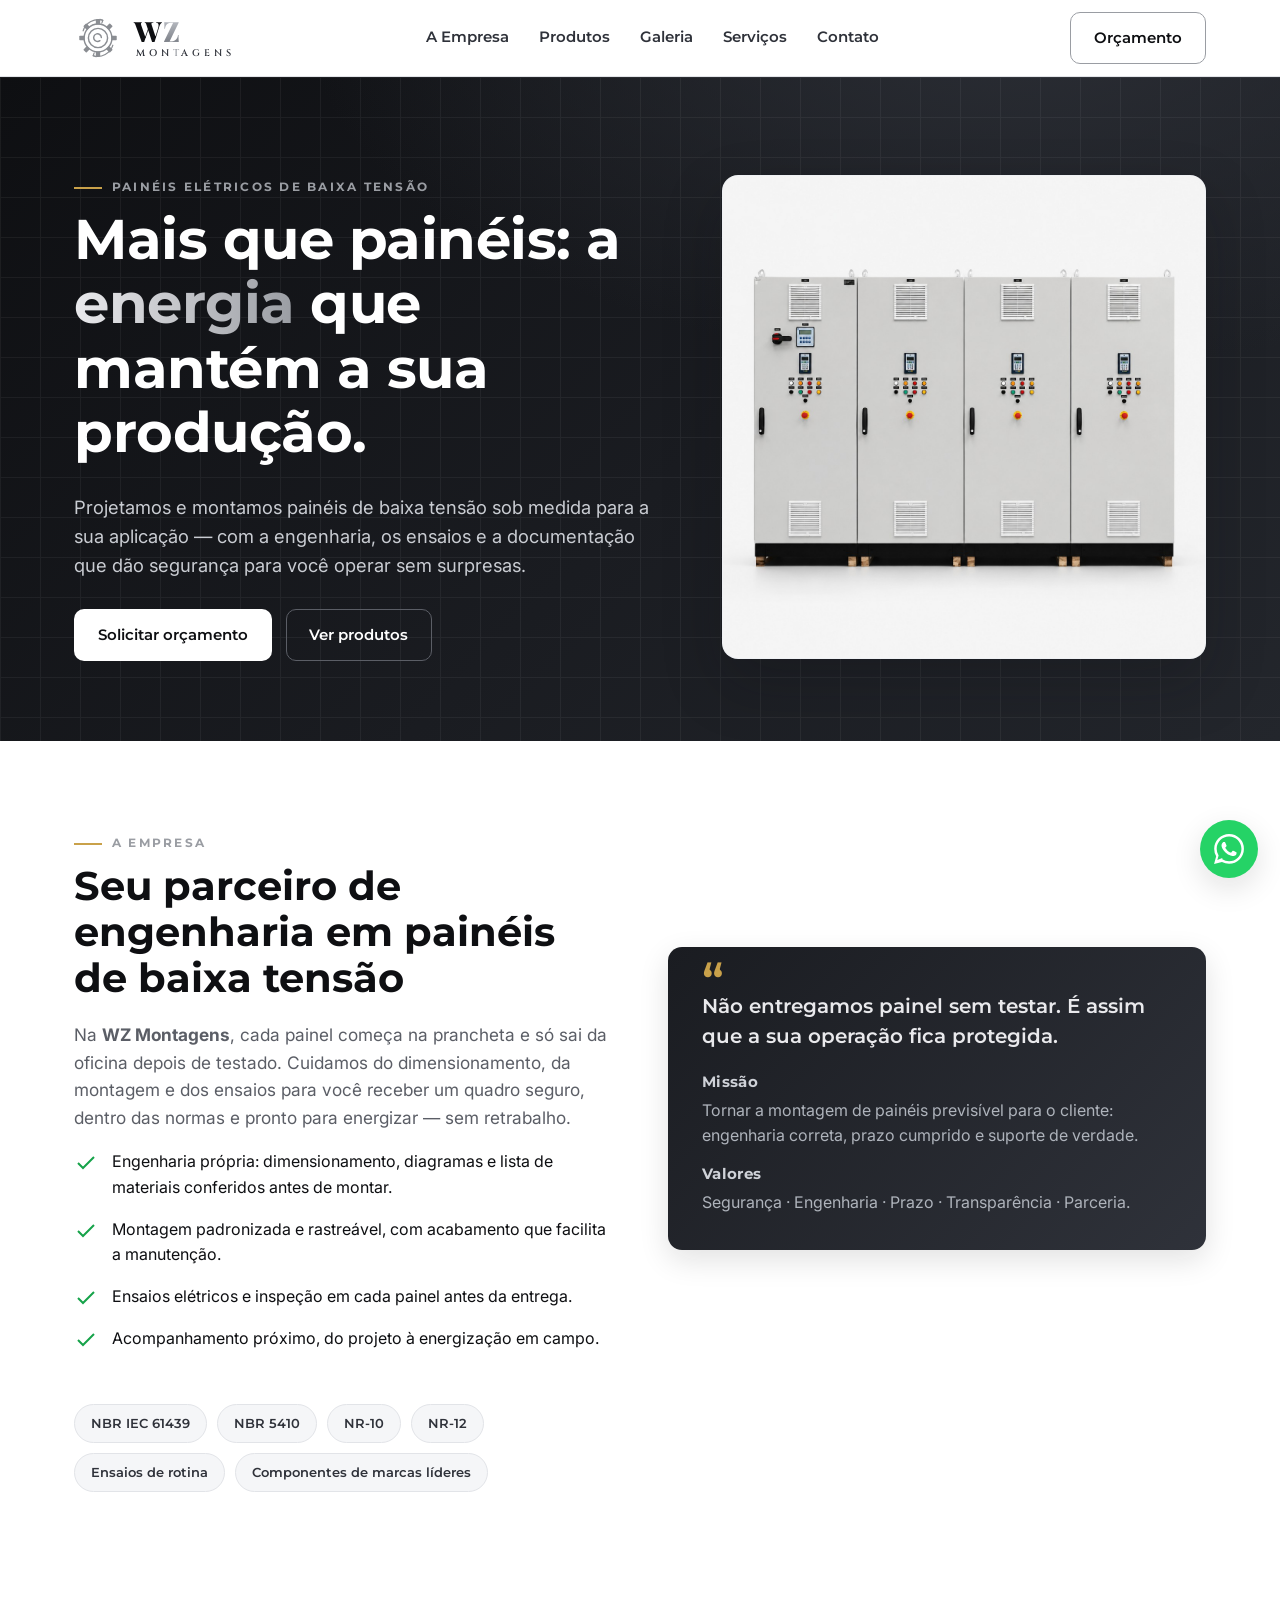
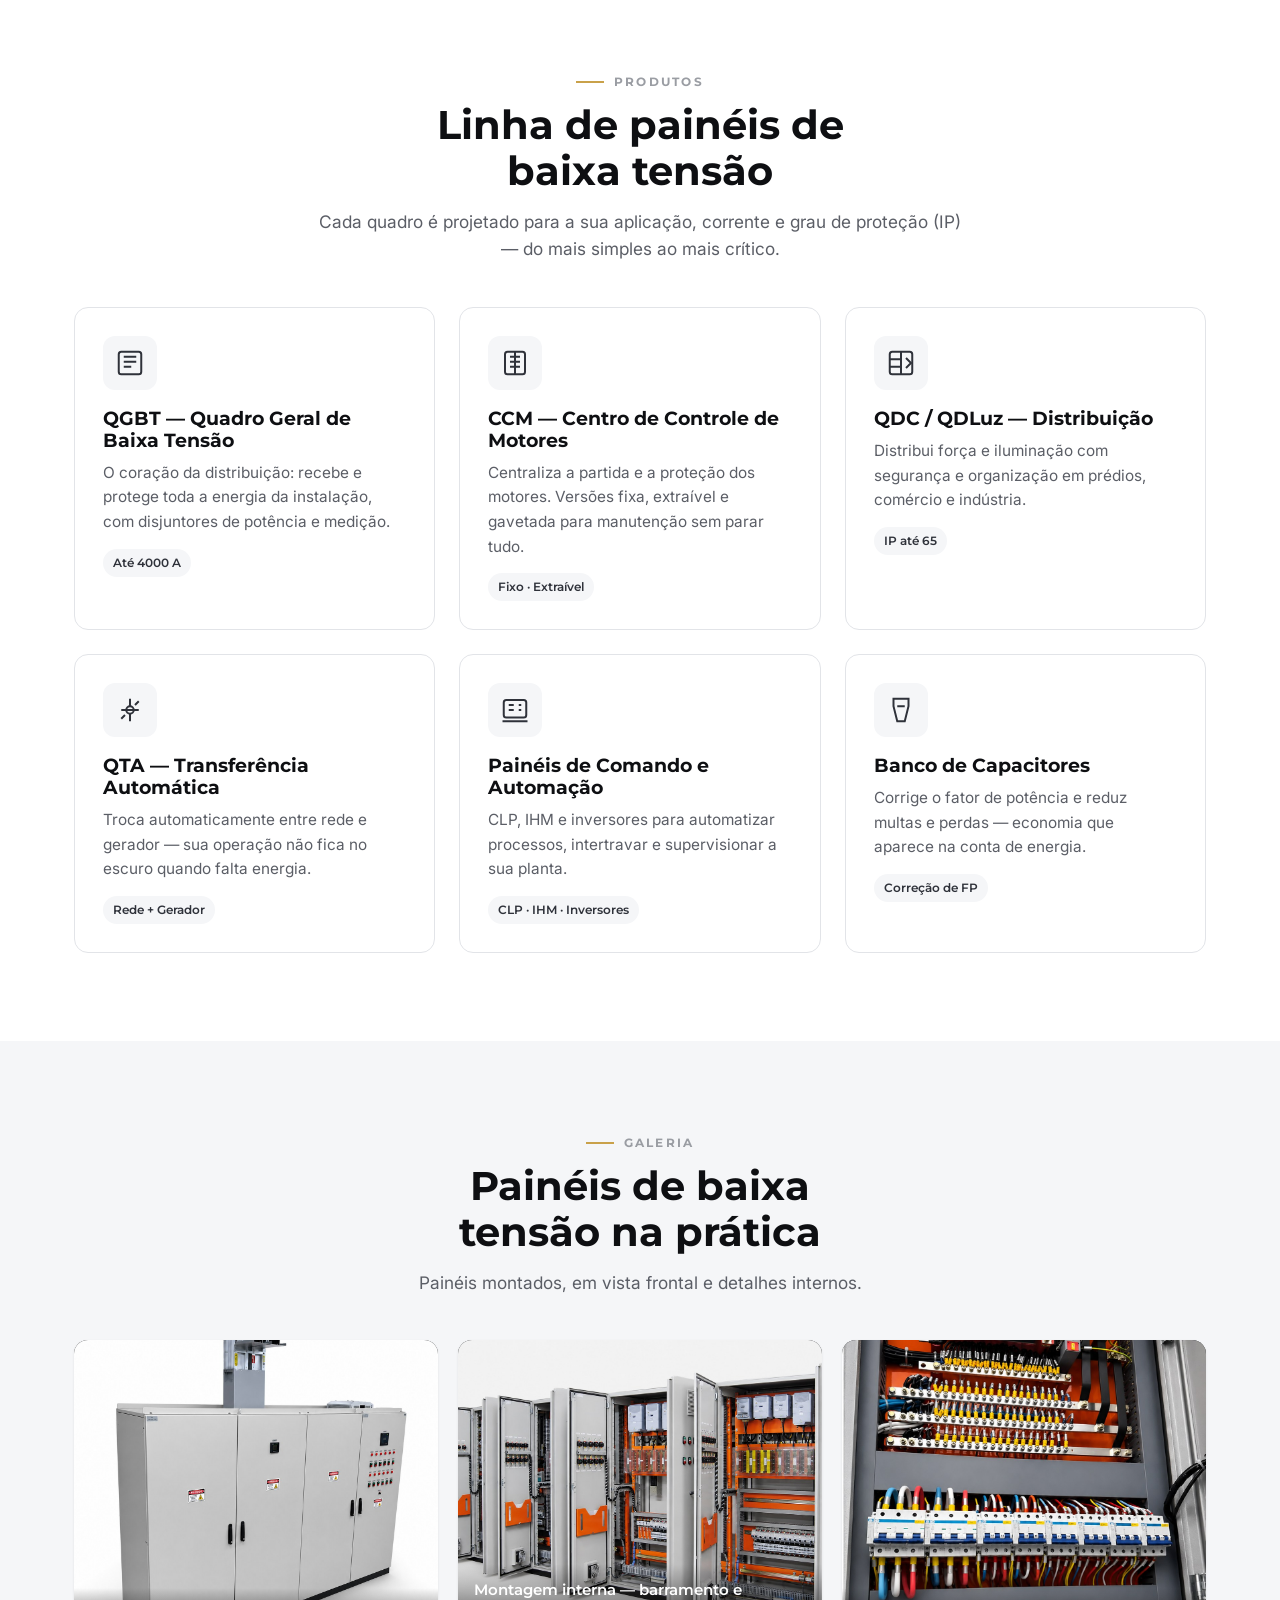
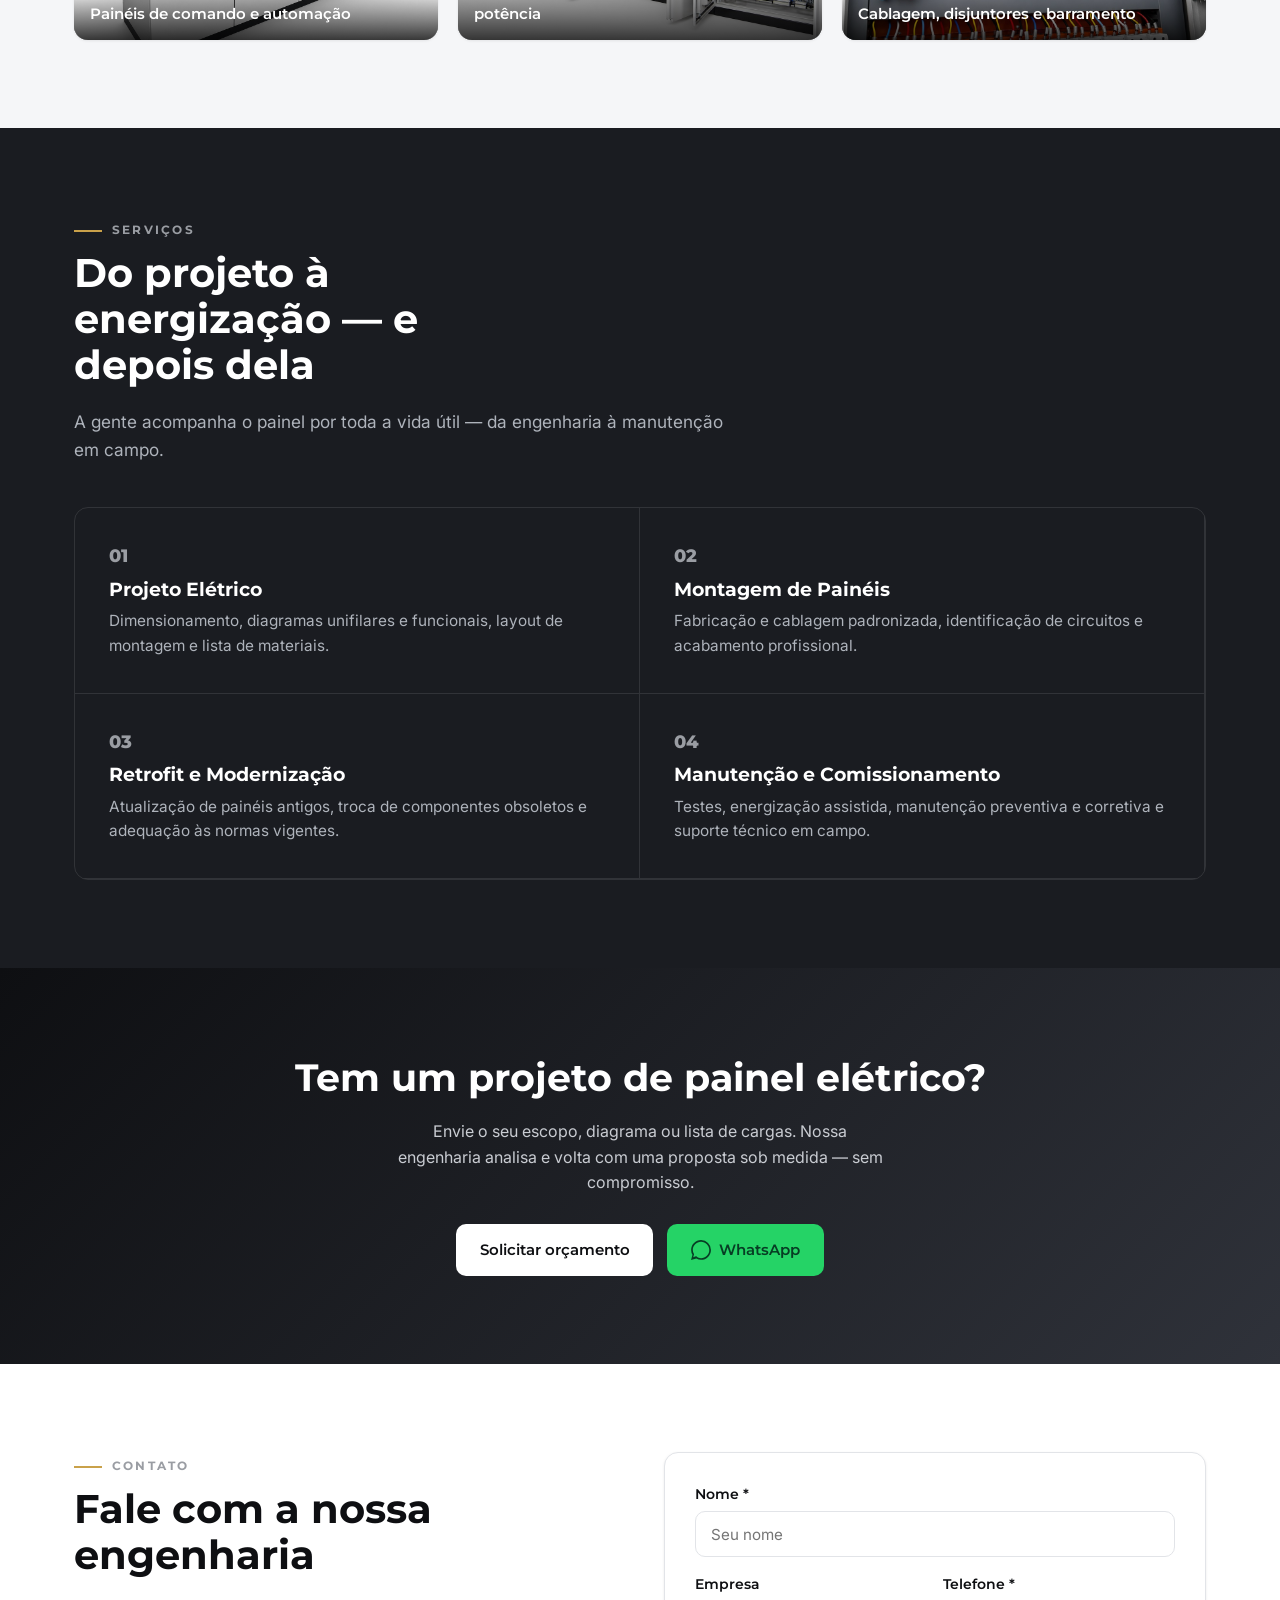
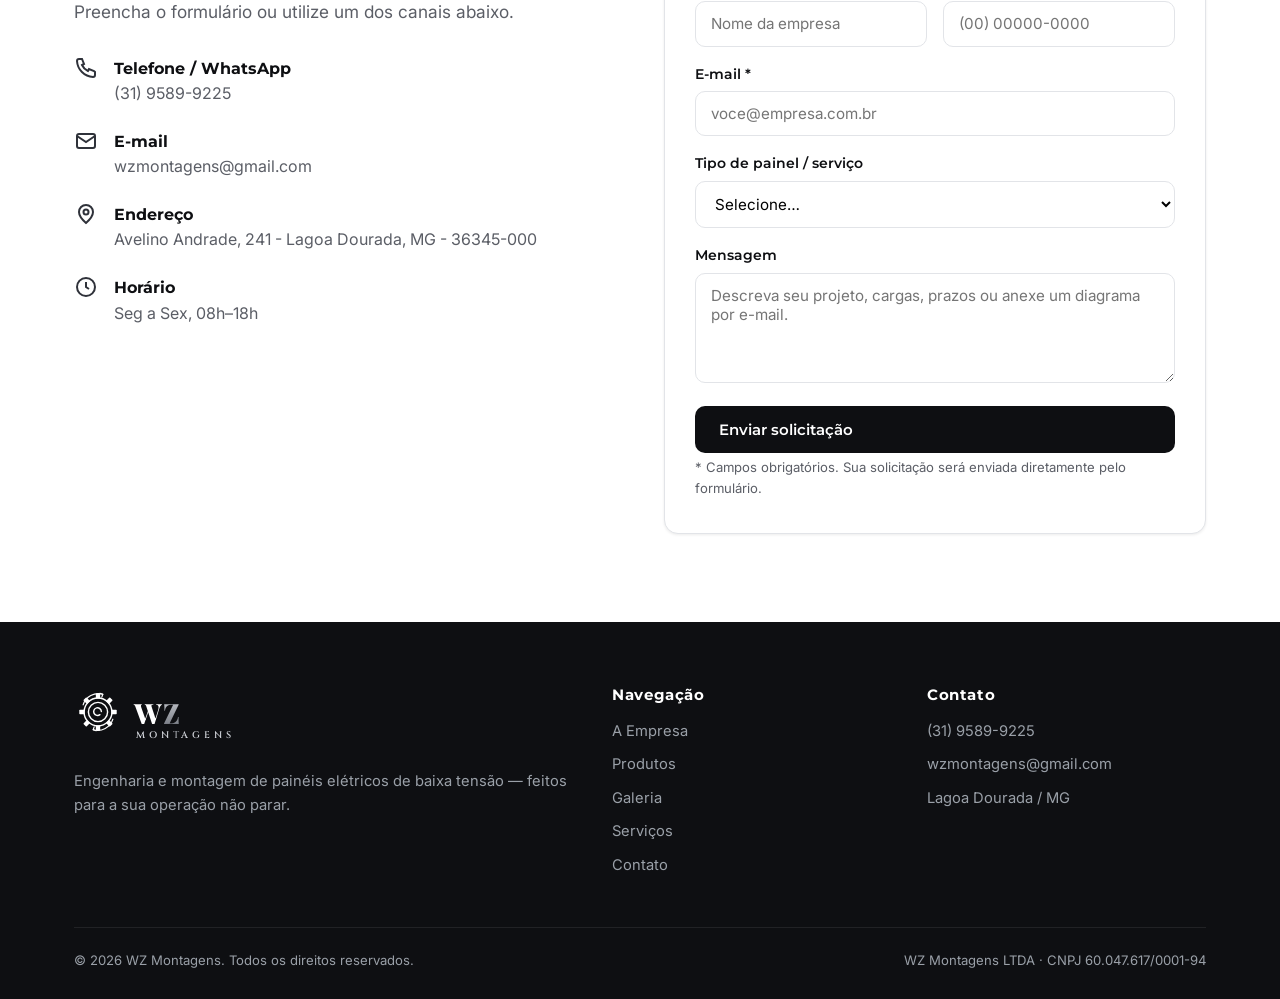
==== index.html @ d7d4eaf5 "Ajusta dados oficiais no HTML do site WZ" ====
<!DOCTYPE html>
<html lang="pt-BR">
<head>
  <meta charset="utf-8" />
  <meta name="viewport" content="width=device-width, initial-scale=1" />
  <title>WZ Montagens | Painéis Elétricos de Baixa Tensão sob medida</title>
  <meta name="description" content="Projeto, montagem e manutenção de painéis elétricos de baixa tensão (QGBT, CCM, QDC, comando e automação) com rigor de engenharia, ensaios e conformidade NBR IEC 61439." />
  <meta name="theme-color" content="#0e0f12" />
  <link rel="icon" href="assets/img/favicon.svg" type="image/svg+xml" />

  <!-- Open Graph -->
  <meta property="og:title" content="WZ Montagens | Painéis Elétricos de Baixa Tensão sob medida" />
  <meta property="og:description" content="Projeto, montagem e manutenção de painéis elétricos de baixa tensão com rigor de engenharia, ensaios e conformidade NBR IEC 61439." />
  <meta property="og:image" content="assets/img/logo-hd.png" />
  <meta property="og:type" content="website" />

  <link rel="preconnect" href="https://fonts.googleapis.com" />
  <link rel="preconnect" href="https://fonts.gstatic.com" crossorigin />
  <link href="https://fonts.googleapis.com/css2?family=Inter:wght@400;500;600;700&family=Montserrat:wght@500;600;700;800&family=Playfair+Display:wght@700;800;900&family=Cinzel:wght@500;600&display=swap" rel="stylesheet" />
  <link rel="stylesheet" href="assets/css/styles.css" />
  <script>
    /* Decide a intro antes de renderizar (evita "piscar") */
    try {
      var skip = sessionStorage.getItem('wzIntro') === '1' ||
                 matchMedia('(prefers-reduced-motion: reduce)').matches;
      if (skip) { document.documentElement.className += ' no-intro'; }
      else { sessionStorage.setItem('wzIntro', '1'); }
    } catch (e) {}
  </script>
</head>
<body>

<!-- ============ INTRO / SPLASH DA LOGO ============ -->
<div id="intro" role="presentation" aria-hidden="true">
  <div class="intro-logo">
    <img src="assets/img/logo-hd.png" alt="WZ Montagens"
         onerror="this.onerror=null;this.src='assets/img/logo.svg'" />
  </div>
</div>

<!-- ============ HEADER ============ -->
<header class="site-header" id="header">
  <div class="wrap nav">
    <a href="#top" class="brand" aria-label="WZ Montagens - página inicial">
      <img class="mark" src="assets/img/gear.svg" alt="" aria-hidden="true" />
      <span class="wordmark">
        <span class="wz">W<span class="z">Z</span></span>
        <span class="sub">MON<span class="t">T</span>AGENS</span>
      </span>
    </a>
    <nav class="nav-links" id="navLinks">
      <a href="#sobre">A Empresa</a>
      <a href="#produtos">Produtos</a>
      <a href="#galeria">Galeria</a>
      <a href="#servicos">Serviços</a>
      <a href="#contato">Contato</a>
    </nav>
    <div class="nav-cta">
      <a href="#contato" class="btn btn-ghost">Orçamento</a>
      <button class="nav-toggle" id="navToggle" aria-label="Abrir menu" aria-expanded="false">
        <span></span><span></span><span></span>
      </button>
    </div>
  </div>
</header>

<span id="top"></span>

<!-- ============ HERO ============ -->
<section class="hero">
  <div class="wrap">
    <div class="hero-copy reveal">
      <span class="eyebrow">Painéis Elétricos de Baixa Tensão</span>
      <h1>Mais que painéis: a <span class="hl">energia</span> que mantém a sua produção.</h1>
      <p>Projetamos e montamos painéis de baixa tensão sob medida para a sua aplicação —
         com a engenharia, os ensaios e a documentação que dão segurança para você operar sem surpresas.</p>
      <div class="hero-actions">
        <a href="#contato" class="btn btn-light">Solicitar orçamento</a>
        <a href="#produtos" class="btn btn-ghost" style="color:#fff;border-color:#5b5e66">Ver produtos</a>
      </div>
    </div>
    <div class="hero-visual reveal">
      <img class="photo" src="assets/img/painel-frontal.jpg"
           alt="Painel elétrico de baixa tensão montado pela WZ Montagens"
           loading="eager" onerror="this.onerror=null;this.src='assets/img/panel-qgbt.svg';this.classList.add('is-illustration')" />
    </div>
  </div>
</section>

<!-- ============ ABOUT ============ -->
<section class="about" id="sobre">
  <div class="wrap">
    <div class="reveal">
      <span class="eyebrow">A Empresa</span>
      <h2 class="section-title">Seu parceiro de engenharia em painéis de baixa tensão</h2>
      <p class="section-lead">Na <strong>WZ Montagens</strong>, cada painel começa na prancheta e só
        sai da oficina depois de testado. Cuidamos do dimensionamento, da montagem e dos ensaios
        para você receber um quadro seguro, dentro das normas e pronto para energizar — sem retrabalho.</p>
      <ul>
        <li><svg viewBox="0 0 24 24" fill="none" stroke-width="2"><path d="M20 6L9 17l-5-5"/></svg> Engenharia própria: dimensionamento, diagramas e lista de materiais conferidos antes de montar.</li>
        <li><svg viewBox="0 0 24 24" fill="none" stroke-width="2"><path d="M20 6L9 17l-5-5"/></svg> Montagem padronizada e rastreável, com acabamento que facilita a manutenção.</li>
        <li><svg viewBox="0 0 24 24" fill="none" stroke-width="2"><path d="M20 6L9 17l-5-5"/></svg> Ensaios elétricos e inspeção em cada painel antes da entrega.</li>
        <li><svg viewBox="0 0 24 24" fill="none" stroke-width="2"><path d="M20 6L9 17l-5-5"/></svg> Acompanhamento próximo, do projeto à energização em campo.</li>
      </ul>
    </div>
    <div class="about-visual reveal">
      <p class="about-quote">Não entregamos painel sem testar. É assim que a sua operação fica protegida.</p>
      <h3 style="margin-top:22px;font-size:.95rem;color:var(--silver-light);letter-spacing:.02em">Missão</h3>
      <p style="color:#aeb3bb">Tornar a montagem de painéis previsível para o cliente: engenharia correta, prazo cumprido e suporte de verdade.</p>
      <h3 style="font-size:.95rem;color:var(--silver-light);letter-spacing:.02em">Valores</h3>
      <p style="color:#aeb3bb;margin-bottom:0">Segurança · Engenharia · Prazo · Transparência · Parceria.</p>
    </div>
  </div>
  <div class="wrap" style="margin-top:36px">
    <div class="pills reveal">
      <span class="pill">NBR IEC 61439</span>
      <span class="pill">NBR 5410</span>
      <span class="pill">NR-10</span>
      <span class="pill">NR-12</span>
      <span class="pill">Ensaios de rotina</span>
      <span class="pill">Componentes de marcas líderes</span>
    </div>
  </div>
</section>

<!-- ============ PRODUCTS ============ -->
<section class="products" id="produtos">
  <div class="wrap">
    <div class="center reveal" style="margin:0 auto;max-width:680px">
      <span class="eyebrow">Produtos</span>
      <h2 class="section-title" style="margin:0 auto">Linha de painéis de baixa tensão</h2>
      <p class="section-lead" style="margin:14px auto 0">Cada quadro é projetado para a sua aplicação,
        corrente e grau de proteção (IP) — do mais simples ao mais crítico.</p>
    </div>
    <div class="cards">

      <article class="card reveal">
        <div class="ico"><svg viewBox="0 0 24 24"><rect x="3" y="3" width="18" height="18" rx="2"/><path d="M7 7h10M7 11h10M7 15h6"/></svg></div>
        <h3>QGBT — Quadro Geral de Baixa Tensão</h3>
        <p>O coração da distribuição: recebe e protege toda a energia da instalação, com disjuntores de potência e medição.</p>
        <span class="tag">Até 4000 A</span>
      </article>

      <article class="card reveal">
        <div class="ico"><svg viewBox="0 0 24 24"><rect x="4" y="3" width="16" height="18" rx="2"/><path d="M8 7h8M8 11h8M8 15h8M12 3v18"/></svg></div>
        <h3>CCM — Centro de Controle de Motores</h3>
        <p>Centraliza a partida e a proteção dos motores. Versões fixa, extraível e gavetada para manutenção sem parar tudo.</p>
        <span class="tag">Fixo · Extraível</span>
      </article>

      <article class="card reveal">
        <div class="ico"><svg viewBox="0 0 24 24"><rect x="3" y="3" width="18" height="18" rx="2"/><path d="M12 3v18M3 9h9M3 15h9M16 8l4 4-4 4"/></svg></div>
        <h3>QDC / QDLuz — Distribuição</h3>
        <p>Distribui força e iluminação com segurança e organização em prédios, comércio e indústria.</p>
        <span class="tag">IP até 65</span>
      </article>

      <article class="card reveal">
        <div class="ico"><svg viewBox="0 0 24 24"><path d="M12 3v6M12 15v6M5 12h14"/><circle cx="12" cy="12" r="3"/><path d="M19 5l-3 3M5 19l3-3"/></svg></div>
        <h3>QTA — Transferência Automática</h3>
        <p>Troca automaticamente entre rede e gerador — sua operação não fica no escuro quando falta energia.</p>
        <span class="tag">Rede + Gerador</span>
      </article>

      <article class="card reveal">
        <div class="ico"><svg viewBox="0 0 24 24"><rect x="3" y="4" width="18" height="14" rx="2"/><path d="M7 8h4M7 12h4M15 8h2M15 12h2M2 21h20"/></svg></div>
        <h3>Painéis de Comando e Automação</h3>
        <p>CLP, IHM e inversores para automatizar processos, intertravar e supervisionar a sua planta.</p>
        <span class="tag">CLP · IHM · Inversores</span>
      </article>

      <article class="card reveal">
        <div class="ico"><svg viewBox="0 0 24 24"><path d="M6 3h12v6l-3 12H9L6 9z"/><path d="M9 9h6"/></svg></div>
        <h3>Banco de Capacitores</h3>
        <p>Corrige o fator de potência e reduz multas e perdas — economia que aparece na conta de energia.</p>
        <span class="tag">Correção de FP</span>
      </article>

    </div>
  </div>
</section>

<!-- ============ GALLERY ============ -->
<section class="gallery" id="galeria">
  <div class="wrap">
    <div class="center reveal" style="margin:0 auto;max-width:680px">
      <span class="eyebrow">Galeria</span>
      <h2 class="section-title" style="margin:0 auto">Painéis de baixa tensão na prática</h2>
      <p class="section-lead" style="margin:14px auto 0">Painéis montados, em vista frontal e detalhes internos.</p>
    </div>
    <div class="gallery-grid">
      <figure class="reveal">
        <img loading="lazy" alt="Painéis de comando e automação em vista frontal"
             src="assets/img/painel-cabines.jpg"
             onerror="this.onerror=null;this.src='assets/img/panel-qgbt.svg';this.closest('figure').classList.add('is-illustration')" />
        <figcaption>Painéis de comando e automação</figcaption>
      </figure>
      <figure class="reveal">
        <img loading="lazy" alt="Montagem interna de painel com barramento e potência"
             src="assets/img/painel-aberto.jpg"
             onerror="this.onerror=null;this.src='assets/img/panel-qgbt.svg';this.closest('figure').classList.add('is-illustration')" />
        <figcaption>Montagem interna — barramento e potência</figcaption>
      </figure>
      <figure class="reveal">
        <img loading="lazy" alt="Detalhe de cablagem, disjuntores e barramento"
             src="assets/img/painel-fiacao.jpg"
             onerror="this.onerror=null;this.src='assets/img/panel-qgbt.svg';this.closest('figure').classList.add('is-illustration')" />
        <figcaption>Cablagem, disjuntores e barramento</figcaption>
      </figure>
    </div>
  </div>
</section>

<!-- ============ SERVICES ============ -->
<section class="services" id="servicos">
  <div class="wrap">
    <div class="reveal">
      <span class="eyebrow">Serviços</span>
      <h2 class="section-title" style="color:#fff">Do projeto à energização — e depois dela</h2>
      <p class="section-lead">A gente acompanha o painel por toda a vida útil — da engenharia à manutenção em campo.</p>
    </div>
    <div class="svc-grid">
      <div class="svc reveal"><div class="n">01</div><h3>Projeto Elétrico</h3><p>Dimensionamento, diagramas unifilares e funcionais, layout de montagem e lista de materiais.</p></div>
      <div class="svc reveal"><div class="n">02</div><h3>Montagem de Painéis</h3><p>Fabricação e cablagem padronizada, identificação de circuitos e acabamento profissional.</p></div>
      <div class="svc reveal"><div class="n">03</div><h3>Retrofit e Modernização</h3><p>Atualização de painéis antigos, troca de componentes obsoletos e adequação às normas vigentes.</p></div>
      <div class="svc reveal"><div class="n">04</div><h3>Manutenção e Comissionamento</h3><p>Testes, energização assistida, manutenção preventiva e corretiva e suporte técnico em campo.</p></div>
    </div>
  </div>
</section>

<!-- ============ CTA BAND ============ -->
<section class="cta-band">
  <div class="wrap reveal">
    <h2>Tem um projeto de painel elétrico?</h2>
    <p>Envie o seu escopo, diagrama ou lista de cargas. Nossa engenharia analisa e volta com uma proposta sob medida — sem compromisso.</p>
    <div class="cta-actions">
      <a href="#contato" class="btn btn-light">Solicitar orçamento</a>
      <a href="https://wa.me/553195899225?text=Ol%C3%A1%21%20Gostaria%20de%20um%20or%C3%A7amento%20de%20painel%20el%C3%A9trico." class="btn btn-wa" id="ctaWa" target="_blank" rel="noopener">
        <svg viewBox="0 0 24 24" fill="currentColor" width="20" height="20"><path d="M.057 24l1.687-6.163a11.867 11.867 0 01-1.587-5.946C.16 5.335 5.495 0 12.05 0a11.82 11.82 0 018.413 3.488 11.82 11.82 0 013.48 8.414c-.003 6.557-5.338 11.892-11.893 11.892a11.9 11.9 0 01-5.688-1.448L.057 24zm6.597-3.807c1.676.995 3.276 1.591 5.392 1.592 5.448 0 9.886-4.434 9.889-9.885.002-5.462-4.415-9.89-9.881-9.892-5.452 0-9.887 4.434-9.889 9.884a9.86 9.86 0 001.51 5.26l-.999 3.648 3.978-1.607z"/></svg>
        WhatsApp
      </a>
    </div>
  </div>
</section>

<!-- ============ CONTACT ============ -->
<section class="contact" id="contato">
  <div class="wrap">
    <div class="contact-info reveal">
      <span class="eyebrow">Contato</span>
      <h2 class="section-title">Fale com a nossa engenharia</h2>
      <p class="section-lead" style="margin-bottom:30px">Preencha o formulário ou utilize um dos canais abaixo.</p>

      <div class="item">
        <svg viewBox="0 0 24 24" fill="none" stroke-width="2"><path d="M21 16v3a2 2 0 01-2 2A17 17 0 013 5a2 2 0 012-2h3l2 5-2 1a12 12 0 006 6l1-2 5 2z"/></svg>
        <div><b>Telefone / WhatsApp</b><span id="cFone"><a href="https://wa.me/553195899225" target="_blank" rel="noopener">(31) 9589-9225</a></span></div>
      </div>
      <div class="item">
        <svg viewBox="0 0 24 24" fill="none" stroke-width="2"><rect x="3" y="5" width="18" height="14" rx="2"/><path d="M3 7l9 6 9-6"/></svg>
        <div><b>E-mail</b><span id="cEmail"><a href="mailto:wzmontagens@gmail.com">wzmontagens@gmail.com</a></span></div>
      </div>
      <div class="item">
        <svg viewBox="0 0 24 24" fill="none" stroke-width="2"><path d="M12 21s7-6.2 7-11a7 7 0 10-14 0c0 4.8 7 11 7 11z"/><circle cx="12" cy="10" r="2.5"/></svg>
        <div><b>Endereço</b><span id="cEnd">Avelino Andrade, 241 - Lagoa Dourada, MG - 36345-000</span></div>
      </div>
      <div class="item">
        <svg viewBox="0 0 24 24" fill="none" stroke-width="2"><circle cx="12" cy="12" r="9"/><path d="M12 7v5l3 2"/></svg>
        <div><b>Horário</b><span id="cHora">Seg a Sex, 08h–18h</span></div>
      </div>
    </div>

    <form id="contactForm" action="https://formsubmit.co/wzmontagens@gmail.com" method="POST" novalidate>
      <div class="field">
        <label for="nome">Nome *</label>
        <input id="nome" name="nome" type="text" required placeholder="Seu nome" />
      </div>
      <div class="form-row">
        <div class="field">
          <label for="empresa">Empresa</label>
          <input id="empresa" name="empresa" type="text" placeholder="Nome da empresa" />
        </div>
        <div class="field">
          <label for="telefone">Telefone *</label>
          <input id="telefone" name="telefone" type="tel" required placeholder="(00) 00000-0000" />
        </div>
      </div>
      <div class="field">
        <label for="email">E-mail *</label>
        <input id="email" name="email" type="email" required placeholder="voce@empresa.com.br" />
      </div>
      <div class="field">
        <label for="tipo">Tipo de painel / serviço</label>
        <select id="tipo" name="tipo">
          <option value="">Selecione…</option>
          <option>QGBT — Quadro Geral de Baixa Tensão</option>
          <option>CCM — Centro de Controle de Motores</option>
          <option>QDC / QDLuz — Distribuição</option>
          <option>QTA — Transferência Automática</option>
          <option>Comando e Automação</option>
          <option>Banco de Capacitores</option>
          <option>Manutenção / Retrofit</option>
          <option>Outro</option>
        </select>
      </div>
      <div class="field">
        <label for="msg">Mensagem</label>
        <textarea id="msg" name="msg" placeholder="Descreva seu projeto, cargas, prazos ou anexe um diagrama por e-mail."></textarea>
      </div>
      <button type="submit" class="btn btn-primary" style="width:100%">Enviar solicitação</button>
      <p class="form-note">* Campos obrigatórios. Sua solicitação será enviada diretamente pelo formulário.</p>
    </form>
  </div>
</section>

<!-- ============ FOOTER ============ -->
<footer class="site-footer">
  <div class="wrap">
    <div class="footer-grid">
      <div class="fbrand">
        <span class="brand brand--light">
          <img class="mark" src="assets/img/gear.svg" alt="" aria-hidden="true" />
          <span class="wordmark">
            <span class="wz">W<span class="z">Z</span></span>
            <span class="sub">MON<span class="t">T</span>AGENS</span>
          </span>
        </span>
        <p style="margin-top:16px">Engenharia e montagem de painéis elétricos de baixa tensão — feitos para a sua operação não parar.</p>
      </div>
      <div>
        <h4>Navegação</h4>
        <ul>
          <li><a href="#sobre">A Empresa</a></li>
          <li><a href="#produtos">Produtos</a></li>
          <li><a href="#galeria">Galeria</a></li>
          <li><a href="#servicos">Serviços</a></li>
          <li><a href="#contato">Contato</a></li>
        </ul>
      </div>
      <div>
        <h4>Contato</h4>
        <ul>
          <li id="fFone">(31) 9589-9225</li>
          <li id="fEmail">wzmontagens@gmail.com</li>
          <li id="fEnd">Lagoa Dourada / MG</li>
        </ul>
      </div>
    </div>
    <div class="footer-bottom">
      <span>© <span id="year"></span> WZ Montagens. Todos os direitos reservados.</span>
      <span id="cnpjLine">WZ Montagens LTDA · CNPJ 60.047.617/0001-94</span>
    </div>
  </div>
</footer>

<!-- WhatsApp float -->
<a href="https://wa.me/553195899225?text=Ol%C3%A1%21%20Gostaria%20de%20um%20or%C3%A7amento%20de%20painel%20el%C3%A9trico." class="wa-float" id="waFloat" aria-label="Fale conosco no WhatsApp" target="_blank" rel="noopener">
  <svg viewBox="0 0 24 24" fill="currentColor"><path d="M.057 24l1.687-6.163a11.867 11.867 0 01-1.587-5.946C.16 5.335 5.495 0 12.05 0a11.82 11.82 0 018.413 3.488 11.82 11.82 0 013.48 8.414c-.003 6.557-5.338 11.892-11.893 11.892a11.9 11.9 0 01-5.688-1.448L.057 24zm6.597-3.807c1.676.995 3.276 1.591 5.392 1.592 5.448 0 9.886-4.434 9.889-9.885.002-5.462-4.415-9.89-9.881-9.892-5.452 0-9.887 4.434-9.889 9.884a9.86 9.86 0 001.51 5.26l-.999 3.648 3.978-1.607zm11.387-5.464c-.074-.124-.272-.198-.57-.347-.297-.149-1.758-.868-2.031-.967-.272-.099-.47-.149-.669.149-.198.297-.768.967-.941 1.165-.173.198-.347.223-.644.074-.297-.149-1.255-.462-2.39-1.475-.883-.788-1.48-1.761-1.653-2.059-.173-.297-.018-.458.13-.606.134-.133.297-.347.446-.521.151-.172.2-.296.3-.495.099-.198.05-.372-.025-.521-.075-.148-.669-1.611-.916-2.206-.242-.579-.487-.501-.669-.51l-.57-.01c-.198 0-.52.074-.792.372s-1.04 1.016-1.04 2.479 1.065 2.876 1.213 3.074c.149.198 2.095 3.2 5.076 4.487.709.306 1.263.489 1.694.626.712.226 1.36.194 1.872.118.571-.085 1.758-.719 2.006-1.413.248-.695.248-1.29.173-1.414z"/></svg>
</a>

<script src="assets/js/main.js"></script>
</body>
</html>
---- assets/css/styles.css ----
/* ===========================================================
   WZ Montagens — Painéis Elétricos de Baixa Tensão
   Paleta: preto / grafite / prata metálica / branco
   =========================================================== */

:root{
  --ink:#0e0f12;          /* preto base */
  --graphite:#1a1c21;     /* grafite */
  --steel:#2f323a;        /* aço escuro */
  --silver:#9a9da3;       /* prata */
  --silver-light:#cfd2d8; /* prata clara */
  --line:#e2e4e8;
  --bg:#ffffff;
  --bg-soft:#f5f6f8;
  --muted:#5b5e66;
  --accent:#c9a14a;       /* dourado discreto p/ detalhes premium */
  --accent-2:#3b82f6;     /* azul técnico (links/CTAs secundários) */
  --ok:#16a34a;
  --radius:14px;
  --shadow-sm:0 1px 3px rgba(14,15,18,.08);
  --shadow:0 10px 30px rgba(14,15,18,.12);
  --shadow-lg:0 24px 60px rgba(14,15,18,.22);
  --maxw:1180px;
  --font:'Inter',system-ui,-apple-system,Segoe UI,Roboto,sans-serif;
  --display:'Montserrat',var(--font);
}

*{box-sizing:border-box}
html{scroll-behavior:smooth;-webkit-text-size-adjust:100%;text-size-adjust:100%}
body{
  margin:0;font-family:var(--font);color:var(--ink);background:var(--bg);
  line-height:1.6;-webkit-font-smoothing:antialiased;
  overflow-x:hidden;max-width:100%;
}
img,svg,video{max-width:100%}
img,svg{max-width:100%;display:block}
a{color:inherit;text-decoration:none}
h1,h2,h3,h4{font-family:var(--display);line-height:1.15;margin:0 0 .5em;font-weight:700}
p{margin:0 0 1em}
.wrap{max-width:var(--maxw);margin:0 auto;padding:0 24px}
.muted{color:var(--muted)}
.center{text-align:center}

/* ---------- Buttons ---------- */
.btn{
  display:inline-flex;align-items:center;gap:.55em;
  font-family:var(--display);font-weight:600;font-size:.95rem;
  padding:.85em 1.5em;border-radius:10px;border:1.5px solid transparent;
  cursor:pointer;transition:.18s ease;white-space:nowrap;
}
.btn-primary{background:var(--ink);color:#fff}
.btn-primary:hover{background:var(--steel);transform:translateY(-2px);box-shadow:var(--shadow)}
.btn-ghost{background:transparent;color:var(--ink);border-color:var(--silver)}
.btn-ghost:hover{border-color:var(--ink);background:var(--ink);color:#fff}
.btn-light{background:#fff;color:var(--ink)}
.btn-light:hover{background:var(--silver-light)}
.btn-wa{background:#25D366;color:#073d24}
.btn-wa:hover{filter:brightness(1.05);transform:translateY(-2px);box-shadow:var(--shadow)}

/* ---------- Section helpers ---------- */
section{padding:88px 0}
.eyebrow{
  font-family:var(--display);font-weight:700;letter-spacing:.18em;text-transform:uppercase;
  font-size:.78rem;color:var(--silver);margin-bottom:.8em;display:inline-block;
}
.eyebrow::before{content:"";display:inline-block;width:28px;height:2px;background:var(--accent);
  vertical-align:middle;margin-right:10px;}
.section-title{font-size:clamp(1.7rem,3.4vw,2.5rem);max-width:18ch}
.section-lead{font-size:1.08rem;color:var(--muted);max-width:60ch}

/* ---------- Header ---------- */
.site-header{
  position:sticky;top:0;z-index:50;background:rgba(255,255,255,.9);
  backdrop-filter:blur(10px);border-bottom:1px solid var(--line);transition:.2s;
}
.site-header.scrolled{box-shadow:var(--shadow-sm)}
.nav{display:flex;align-items:center;justify-content:space-between;height:76px;gap:24px}
.brand{display:flex;align-items:center;gap:12px}
.brand .mark{height:48px;width:48px;flex:none}
.wordmark{display:flex;flex-direction:column;justify-content:center;line-height:1}
.wordmark .wz{font-family:'Playfair Display',Georgia,serif;font-weight:800;font-size:1.75rem;
  letter-spacing:1px;color:var(--ink)}
.wordmark .wz .z{background:linear-gradient(180deg,#cfd2d8,#6b6f77);-webkit-background-clip:text;
  background-clip:text;color:transparent}
.wordmark .sub{font-family:'Cinzel',Georgia,serif;font-weight:600;font-size:.6rem;
  letter-spacing:.4em;color:var(--steel);margin-top:4px;padding-left:2px}
.wordmark .sub .t{color:var(--silver)}
/* light variant (footer) */
.brand--light .wordmark .wz{color:#fff}
.brand--light .wordmark .sub{color:#cfd2d8}
.brand--light .mark{filter:brightness(1.4)}
.nav-links{display:flex;gap:30px;align-items:center}
.nav-links a{font-family:var(--display);font-weight:600;font-size:.93rem;color:var(--steel);position:relative}
.nav-links a:hover{color:var(--ink)}
.nav-links a::after{content:"";position:absolute;left:0;bottom:-6px;height:2px;width:0;background:var(--accent);transition:.2s}
.nav-links a:hover::after{width:100%}
.nav-cta{display:flex;align-items:center;gap:12px}
.nav-toggle{display:none;background:none;border:0;cursor:pointer;padding:8px}
.nav-toggle span{display:block;width:24px;height:2px;background:var(--ink);margin:5px 0;transition:.2s}

/* ---------- Hero ---------- */
.hero{
  position:relative;color:#fff;overflow:hidden;
  background:radial-gradient(1200px 600px at 80% -10%,#2b2e35 0%,transparent 60%),
             linear-gradient(135deg,#0e0f12 0%,#1a1c21 55%,#23262c 100%);
  padding:96px 0 80px;
}
.hero::after{content:"";position:absolute;inset:0;opacity:.05;pointer-events:none;
  background-image:linear-gradient(#fff 1px,transparent 1px),linear-gradient(90deg,#fff 1px,transparent 1px);
  background-size:40px 40px;}
.hero .wrap{position:relative;z-index:2;display:grid;grid-template-columns:1.1fr .9fr;gap:56px;align-items:center}
.hero h1{font-size:clamp(2.1rem,4.6vw,3.5rem);color:#fff;letter-spacing:-.5px}
.hero h1 .hl{background:linear-gradient(90deg,#e9e9ec,#9a9da3);-webkit-background-clip:text;background-clip:text;color:transparent}
.hero p{font-size:1.15rem;color:#c9ccd2;max-width:52ch}
.hero-actions{display:flex;gap:14px;flex-wrap:wrap;margin-top:28px}
.hero-badges{display:flex;gap:22px;flex-wrap:wrap;margin-top:38px}
.hero-badge{font-family:var(--display);font-size:.85rem;color:#aeb3bb;display:flex;align-items:center;gap:8px}
.hero-badge svg{width:18px;height:18px;stroke:var(--accent)}
.hero-visual{position:relative}
.hero-visual img{border-radius:16px;box-shadow:var(--shadow-lg);border:1px solid rgba(255,255,255,.08)}
.hero-tag{
  position:absolute;left:-18px;bottom:24px;background:#fff;color:var(--ink);
  border-radius:12px;padding:14px 18px;box-shadow:var(--shadow);font-family:var(--display);
  display:flex;align-items:center;gap:12px;
}
.hero-tag b{font-size:1.4rem;display:block;line-height:1}
.hero-tag small{color:var(--muted);font-size:.78rem;font-weight:600}

/* ---------- Trust strip ---------- */
.trust{background:var(--ink);color:#cfd2d8;padding:22px 0;border-top:1px solid rgba(255,255,255,.06)}
.trust .wrap{display:flex;gap:40px;flex-wrap:wrap;justify-content:center;align-items:center}
.trust span{font-family:var(--display);font-weight:600;font-size:.9rem;letter-spacing:.04em;display:flex;align-items:center;gap:10px}
.trust span svg{width:20px;height:20px;stroke:var(--accent)}

/* ---------- Stats ---------- */
.stats{background:var(--bg-soft)}
.stats-grid{display:grid;grid-template-columns:repeat(4,1fr);gap:24px;text-align:center}
.stat .num{font-family:var(--display);font-weight:800;font-size:clamp(2rem,4vw,2.8rem);
  background:linear-gradient(180deg,var(--ink),var(--silver));-webkit-background-clip:text;background-clip:text;color:transparent}
.stat .lbl{color:var(--muted);font-weight:600;font-size:.95rem}

/* ---------- About ---------- */
.about .wrap{display:grid;grid-template-columns:1fr 1fr;gap:56px;align-items:center}
.about ul{list-style:none;padding:0;margin:18px 0 0}
.about li{display:flex;gap:14px;margin-bottom:16px;align-items:flex-start}
.about li svg{flex:none;width:24px;height:24px;stroke:var(--ok);margin-top:2px}
.about-visual{background:linear-gradient(135deg,#1a1c21,#2f323a);border-radius:var(--radius);
  padding:34px;color:#fff;box-shadow:var(--shadow)}
.about-visual h3{color:#fff}
.about-quote{font-family:var(--display);font-size:1.25rem;line-height:1.5;color:#e9e9ec;font-weight:600}
.about-quote::before{content:"“";font-size:3rem;color:var(--accent);line-height:0;display:block;margin-bottom:.2em}

/* ---------- Products ---------- */
.products{background:#fff}
.cards{display:grid;grid-template-columns:repeat(3,1fr);gap:24px;margin-top:44px}
.card{
  border:1px solid var(--line);border-radius:var(--radius);padding:28px;background:#fff;
  transition:.2s;position:relative;overflow:hidden;
}
.card::before{content:"";position:absolute;left:0;top:0;height:3px;width:0;background:linear-gradient(90deg,var(--steel),var(--silver));transition:.25s}
.card:hover{transform:translateY(-4px);box-shadow:var(--shadow);border-color:transparent}
.card:hover::before{width:100%}
.card .ico{width:54px;height:54px;border-radius:12px;display:grid;place-items:center;
  background:var(--bg-soft);margin-bottom:18px}
.card .ico svg{width:30px;height:30px;stroke:var(--steel);fill:none;stroke-width:1.6}
.card h3{font-size:1.18rem}
.card p{color:var(--muted);font-size:.96rem;margin-bottom:0}
.card .tag{display:inline-block;margin-top:14px;font-family:var(--display);font-size:.78rem;
  font-weight:600;color:var(--steel);background:var(--bg-soft);padding:4px 10px;border-radius:20px}

/* ---------- Services ---------- */
.services{background:var(--graphite);color:#fff}
.services .section-lead{color:#aeb3bb}
.svc-grid{display:grid;grid-template-columns:repeat(2,1fr);gap:0;margin-top:44px;
  border:1px solid rgba(255,255,255,.1);border-radius:var(--radius);overflow:hidden}
.svc{padding:34px;border-right:1px solid rgba(255,255,255,.1);border-bottom:1px solid rgba(255,255,255,.1);transition:.2s}
.svc:hover{background:rgba(255,255,255,.04)}
.svc .n{font-family:var(--display);font-weight:800;font-size:1.1rem;color:var(--silver)}
.svc h3{color:#fff;margin-top:8px}
.svc p{color:#aeb3bb;margin-bottom:0;font-size:.96rem}

/* ---------- Process ---------- */
.process{background:#fff}
.steps{display:grid;grid-template-columns:repeat(4,1fr);gap:24px;margin-top:44px;position:relative}
.step{text-align:center;padding:0 8px}
.step .dot{width:64px;height:64px;border-radius:50%;display:grid;place-items:center;margin:0 auto 18px;
  background:var(--ink);color:#fff;font-family:var(--display);font-weight:800;font-size:1.4rem;
  box-shadow:0 0 0 6px var(--bg-soft)}
.step h3{font-size:1.05rem}
.step p{color:var(--muted);font-size:.92rem}

/* ---------- Standards ---------- */
.standards{background:var(--bg-soft)}
.norm-grid{display:grid;grid-template-columns:repeat(3,1fr);gap:20px;margin-top:40px}
.norm{background:#fff;border:1px solid var(--line);border-radius:12px;padding:24px;display:flex;gap:16px;align-items:flex-start}
.norm svg{flex:none;width:34px;height:34px;stroke:var(--accent);fill:none;stroke-width:1.6}
.norm b{font-family:var(--display);display:block;margin-bottom:4px}
.norm small{color:var(--muted)}

/* ---------- CTA band ---------- */
.cta-band{background:linear-gradient(135deg,#0e0f12,#2f323a);color:#fff;text-align:center}
.cta-band h2{color:#fff;font-size:clamp(1.6rem,3.4vw,2.4rem)}
.cta-band p{color:#c9ccd2;max-width:50ch;margin:0 auto 28px}
.cta-actions{display:flex;gap:14px;justify-content:center;flex-wrap:wrap}

/* ---------- Contact ---------- */
.contact .wrap{display:grid;grid-template-columns:1fr 1fr;gap:48px}
.contact-info .item{display:flex;gap:16px;margin-bottom:22px;align-items:flex-start}
.contact-info .item svg{flex:none;width:24px;height:24px;stroke:var(--steel)}
.contact-info b{font-family:var(--display);display:block}
.contact-info .item a,.contact-info .item span{color:var(--muted)}
.pending{display:inline-block;font-size:.72rem;font-weight:700;color:#92400e;background:#fde68a;
  border-radius:6px;padding:2px 8px;margin-left:6px;font-family:var(--display);vertical-align:middle}
form{background:#fff;border:1px solid var(--line);border-radius:var(--radius);padding:30px;box-shadow:var(--shadow-sm)}
.field{margin-bottom:16px}
.field label{font-family:var(--display);font-weight:600;font-size:.88rem;display:block;margin-bottom:6px}
.field input,.field textarea,.field select{
  width:100%;padding:.8em 1em;border:1.5px solid var(--line);border-radius:10px;
  font-family:var(--font);font-size:.95rem;transition:.15s;background:#fff;
}
.field input:focus,.field textarea:focus,.field select:focus{outline:none;border-color:var(--steel);box-shadow:0 0 0 3px rgba(47,50,58,.1)}
.field textarea{resize:vertical;min-height:110px}
.form-note{font-size:.82rem;color:var(--muted);margin:4px 0 0}
.form-row{display:grid;grid-template-columns:1fr 1fr;gap:16px}

/* ---------- Footer ---------- */
.site-footer{background:var(--ink);color:#9aa0a8;padding:64px 0 28px;font-size:.92rem}
.footer-grid{display:grid;grid-template-columns:1.8fr 1fr 1fr;gap:36px;margin-bottom:40px}
.site-footer .fbrand img{height:52px;margin-bottom:16px;filter:brightness(0) invert(1)}
.site-footer h4{color:#fff;font-size:.95rem;letter-spacing:.04em;margin-bottom:16px}
.site-footer ul{list-style:none;padding:0;margin:0}
.site-footer li{margin-bottom:10px}
.site-footer a:hover{color:#fff}
.footer-bottom{border-top:1px solid rgba(255,255,255,.08);padding-top:22px;display:flex;
  justify-content:space-between;flex-wrap:wrap;gap:12px;font-size:.82rem}

/* ---------- WhatsApp float ---------- */
.wa-float{position:fixed;right:22px;bottom:22px;z-index:60;background:#25D366;color:#fff;
  width:58px;height:58px;border-radius:50%;display:grid;place-items:center;box-shadow:var(--shadow);
  transition:.2s;animation:pulse 2.4s infinite}
.wa-float:hover{transform:scale(1.08)}
.wa-float svg{width:30px;height:30px}
@keyframes pulse{0%{box-shadow:0 0 0 0 rgba(37,211,102,.5)}70%{box-shadow:0 0 0 16px rgba(37,211,102,0)}100%{box-shadow:0 0 0 0 rgba(37,211,102,0)}}

/* ---------- Reveal animation ---------- */
.reveal{opacity:0;transform:translateY(24px);transition:.6s cubic-bezier(.2,.7,.2,1)}
.reveal.in{opacity:1;transform:none}

/* ---------- Intro / splash da logo ---------- */
#intro{
  position:fixed;inset:0;z-index:9999;display:flex;align-items:center;justify-content:center;
  background:radial-gradient(120% 120% at 50% 40%,#ffffff 0%,#eef0f3 60%,#dfe2e7 100%);
  animation:introOut .8s ease 1.9s forwards;
}
html.no-intro #intro{display:none}
.intro-logo{
  position:relative;width:min(74vw,440px);overflow:hidden;
  opacity:0;transform:scale(.9);filter:blur(8px);
  animation:introIn 1s cubic-bezier(.2,.7,.2,1) .15s forwards;
}
.intro-logo img{display:block;width:100%;height:auto}
.intro-logo::after{
  content:"";position:absolute;top:-10%;left:-70%;width:45%;height:120%;
  background:linear-gradient(100deg,transparent,rgba(255,255,255,.9),transparent);
  transform:skewX(-18deg);animation:introShine 1.2s ease .85s 1;
}
@keyframes introIn{to{opacity:1;transform:scale(1);filter:blur(0)}}
@keyframes introShine{from{left:-70%}to{left:130%}}
@keyframes introOut{to{opacity:0;visibility:hidden}}
@media(prefers-reduced-motion:reduce){
  #intro{display:none}
}

/* ---------- Norm pills ---------- */
.pills{display:flex;flex-wrap:wrap;gap:10px;justify-content:flex-start}
.pill{font-family:var(--display);font-weight:600;font-size:.82rem;color:var(--steel);
  background:var(--bg-soft);border:1px solid var(--line);border-radius:30px;padding:8px 16px}

/* ---------- Hero photo ---------- */
.hero-visual .photo{aspect-ratio:1/1;object-fit:cover;width:100%;background:#eef0f3}
.hero-visual img.is-illustration{aspect-ratio:auto;object-fit:contain;background:#0b0c0f}

/* ---------- Mission / Vision / Values ---------- */
.mvv{background:#fff}
.mvv-grid{display:grid;grid-template-columns:repeat(3,1fr);gap:24px;margin-top:44px}
.mvv-card{border:1px solid var(--line);border-radius:var(--radius);padding:30px;background:var(--bg-soft);transition:.2s}
.mvv-card:hover{transform:translateY(-4px);box-shadow:var(--shadow);background:#fff}
.mvv-ico{width:58px;height:58px;border-radius:50%;display:grid;place-items:center;background:var(--ink);margin-bottom:18px}
.mvv-ico svg{width:30px;height:30px;stroke:var(--silver-light);fill:none}
.mvv-card h3{font-size:1.2rem}
.mvv-card p{color:var(--muted);margin-bottom:0}
.mvv-list{list-style:none;padding:0;margin:0}
.mvv-list li{position:relative;padding-left:18px;margin-bottom:8px;color:var(--muted);font-size:.95rem}
.mvv-list li::before{content:"";position:absolute;left:0;top:9px;width:7px;height:7px;border-radius:50%;background:var(--accent)}
.mvv-list b{color:var(--ink)}

/* ---------- Gallery ---------- */
.gallery{background:var(--bg-soft)}
.gallery-grid{display:grid;grid-template-columns:repeat(3,1fr);gap:20px;margin-top:44px}
.gallery figure{margin:0;border-radius:var(--radius);overflow:hidden;background:#0b0c0f;box-shadow:var(--shadow-sm);position:relative}
.gallery figure img{width:100%;height:300px;object-fit:cover;display:block;transition:.4s}
.gallery figure.is-illustration img{object-fit:contain;height:300px;background:#0b0c0f}
.gallery figure:hover img{transform:scale(1.05)}
.gallery figcaption{position:absolute;left:0;right:0;bottom:0;padding:14px 16px;color:#fff;
  font-family:var(--display);font-weight:600;font-size:.95rem;
  background:linear-gradient(transparent,rgba(0,0,0,.78))}

/* ---------- Footer credits ---------- */
.footer-credits{border-top:1px solid rgba(255,255,255,.08);padding-top:18px;margin-top:8px;
  font-size:.78rem;color:#6b7078;line-height:1.6}
.footer-credits a{color:#9aa0a8;text-decoration:underline}
.footer-credits a:hover{color:#fff}

/* ---------- Responsive ---------- */
@media(max-width:980px){
  .hero .wrap{grid-template-columns:1fr;gap:40px}
  .about .wrap,.contact .wrap{grid-template-columns:1fr}
  .cards,.norm-grid,.steps,.mvv-grid,.gallery-grid{grid-template-columns:repeat(2,1fr)}
  .stats-grid{grid-template-columns:repeat(2,1fr);gap:32px}
  .footer-grid{grid-template-columns:1fr 1fr}
}
@media(max-width:680px){
  section{padding:56px 0}
  .wrap{padding:0 18px}
  .nav{height:64px}
  .site-header{}
  .nav-links,.nav-cta .btn-ghost{display:none}
  .nav-toggle{display:block}
  .nav-links.open{display:flex;position:absolute;top:64px;left:0;right:0;flex-direction:column;
    background:#fff;padding:18px 22px;border-bottom:1px solid var(--line);gap:6px;box-shadow:var(--shadow)}
  .nav-links.open a{padding:12px 4px;font-size:1.05rem;border-bottom:1px solid var(--bg-soft)}
  .cards,.svc-grid,.norm-grid,.steps,.stats-grid,.form-row,.footer-grid,.mvv-grid,.gallery-grid{grid-template-columns:1fr}
  .svc{border-right:0}
  .hero-tag{position:static;margin-top:18px;display:inline-flex}

  /* hero */
  .hero{padding:48px 0 52px}
  .hero h1{font-size:2.05rem;line-height:1.12}
  .hero p{font-size:1.05rem}
  .hero-actions{gap:10px}
  .hero-actions .btn{flex:1 1 auto;justify-content:center}

  /* tipografia / espaços */
  .section-title{font-size:1.6rem}
  .eyebrow{font-size:.72rem}
  .about .wrap{gap:28px}
  .about-visual{padding:26px}
  .pills{justify-content:center}

  /* galeria */
  .gallery figure img{height:230px}
  .gallery figcaption{font-size:.9rem;padding:12px 14px}

  /* serviços */
  .svc{padding:24px}

  /* contato */
  form{padding:22px}
  .contact .wrap{gap:32px}

  /* botões com bom alvo de toque */
  .btn{padding:.95em 1.4em}
  .footer-bottom{flex-direction:column;gap:8px;text-align:left}
}

@media(max-width:380px){
  .hero h1{font-size:1.8rem}
  .wordmark .wz{font-size:1.5rem}
  .wordmark .sub{font-size:.52rem;letter-spacing:.34em}
}
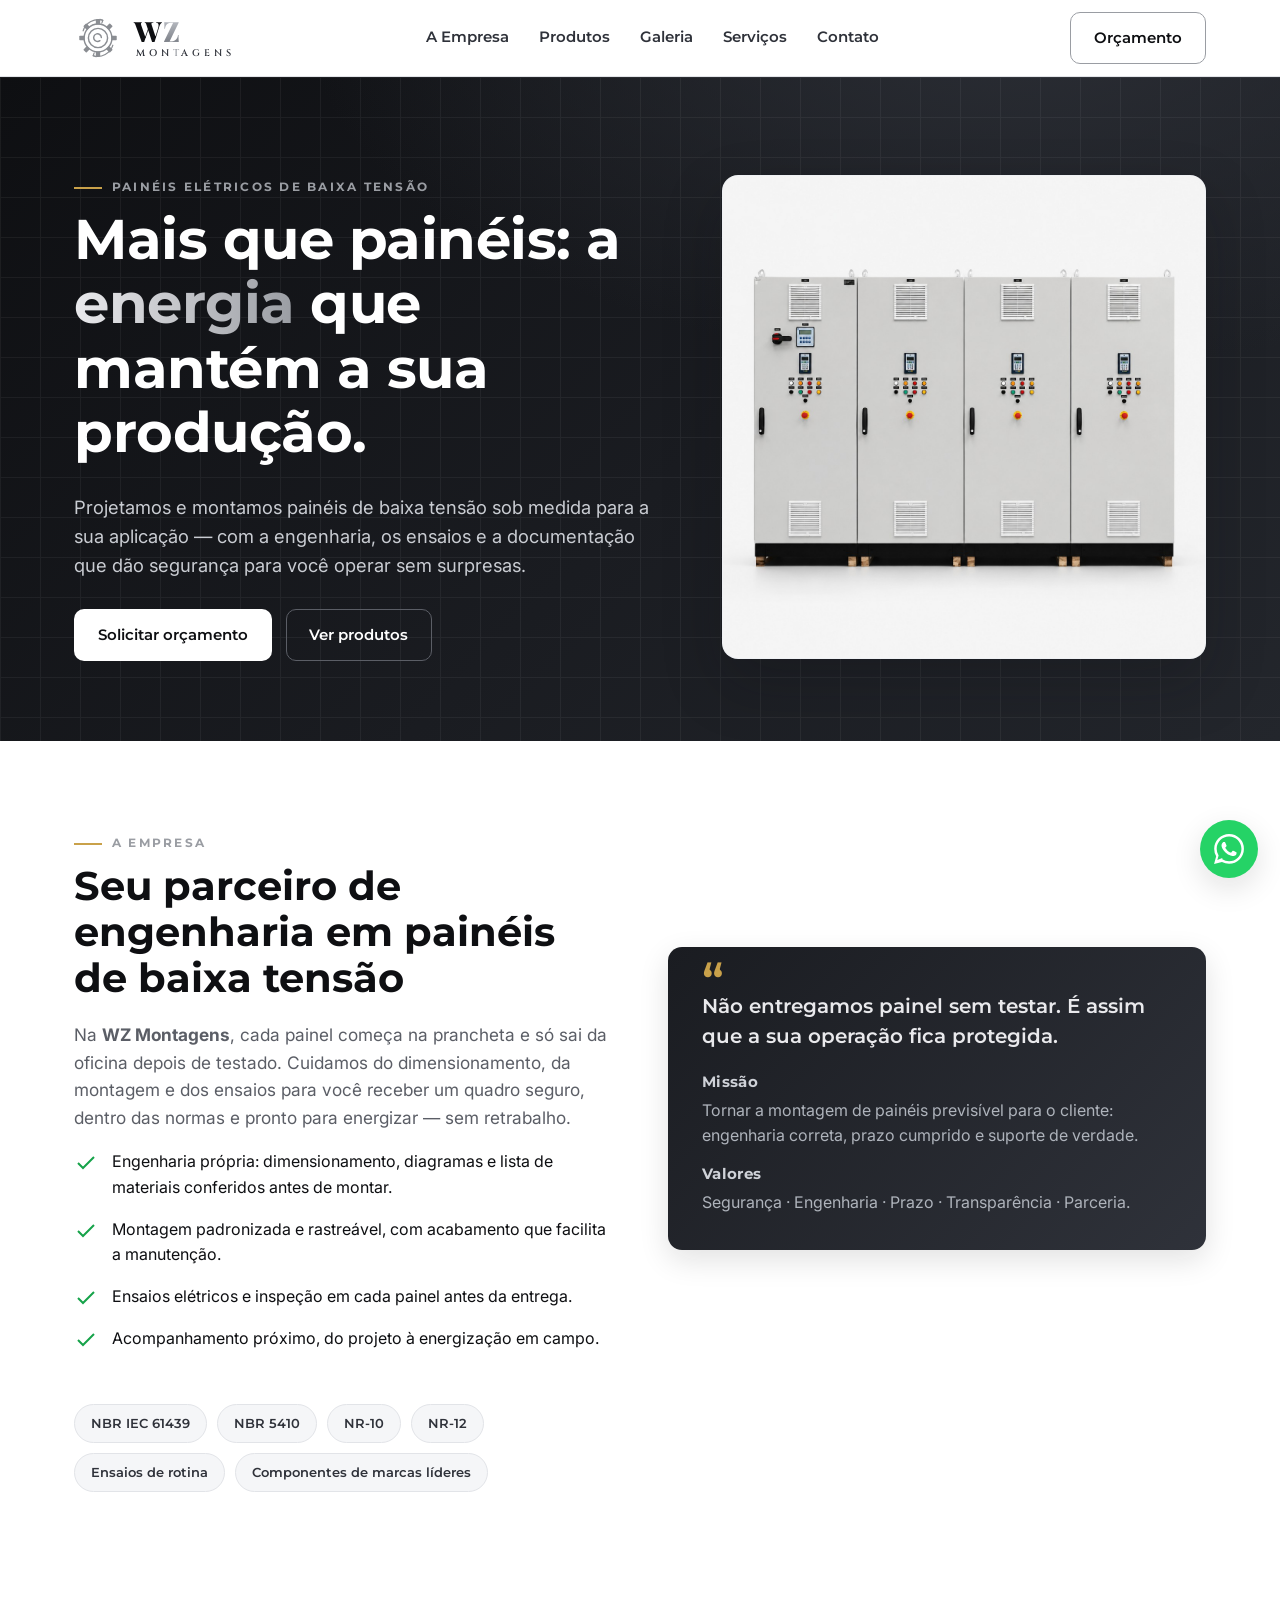
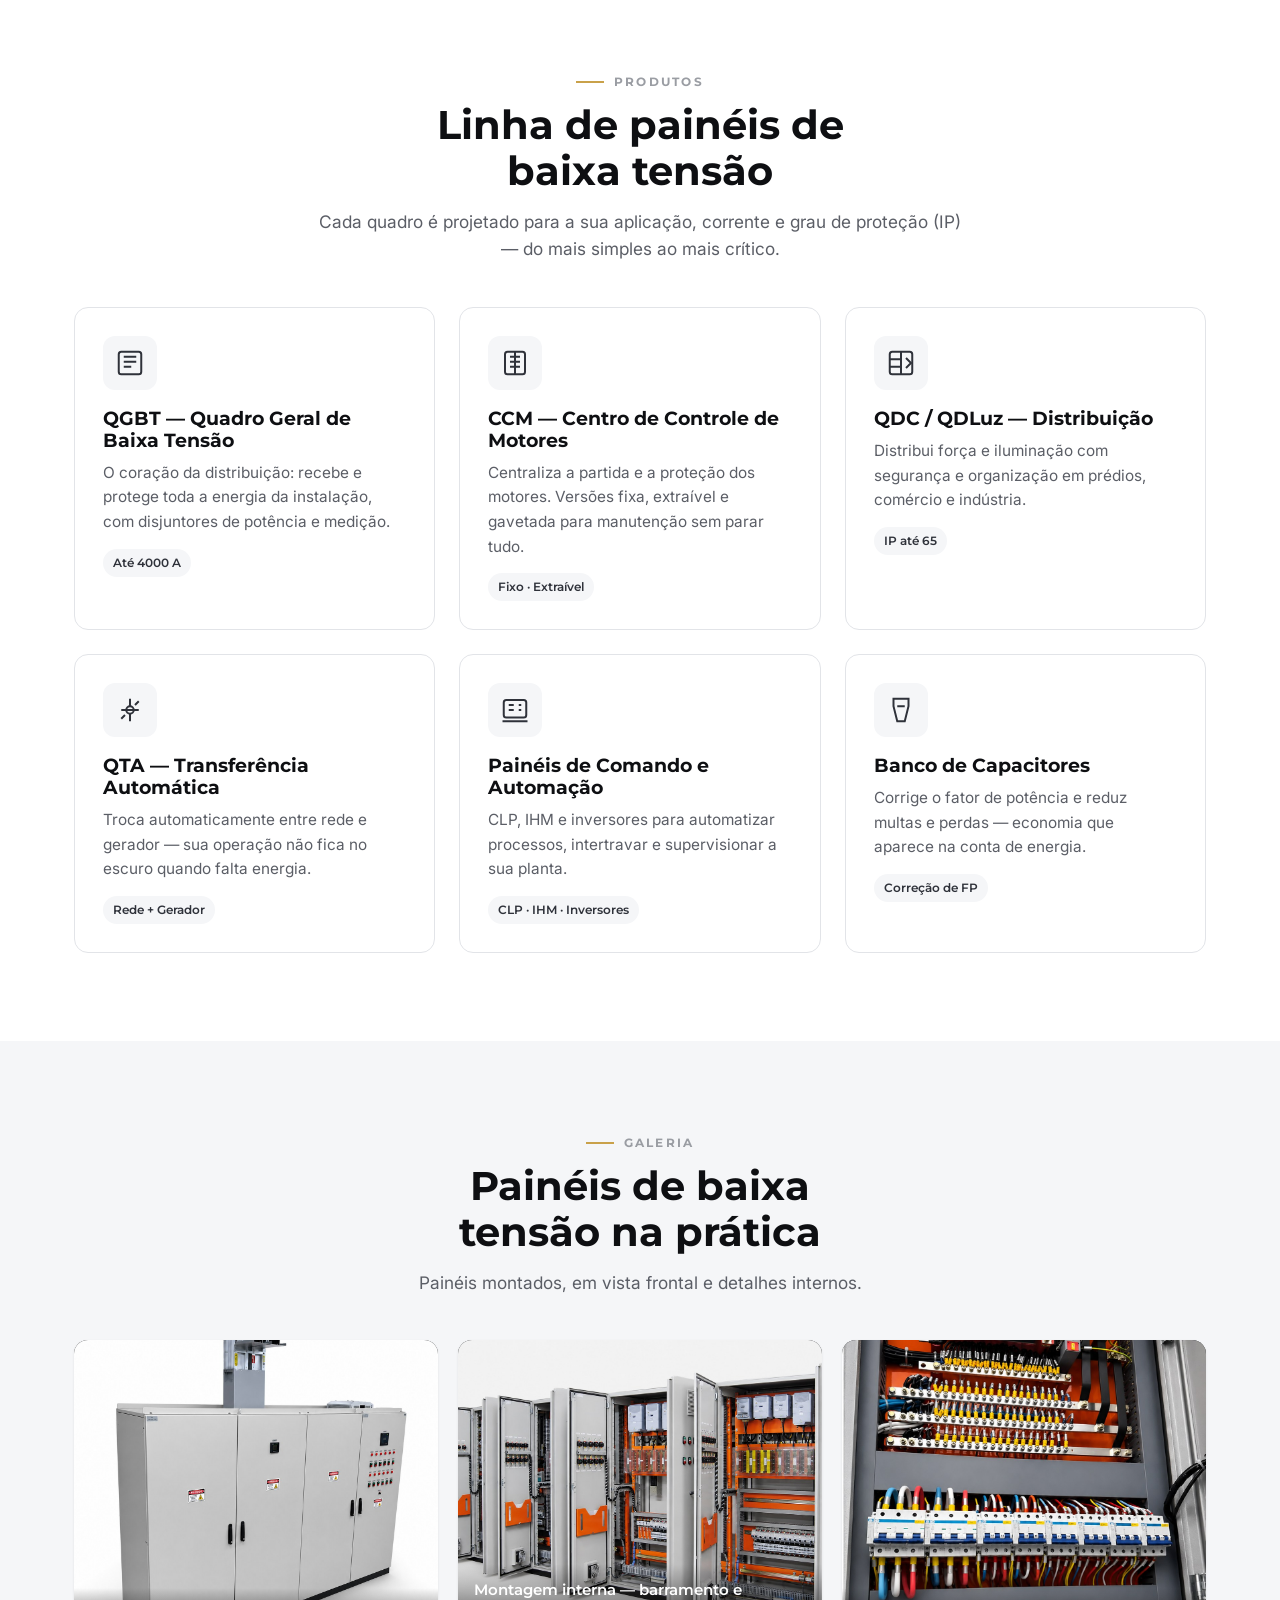
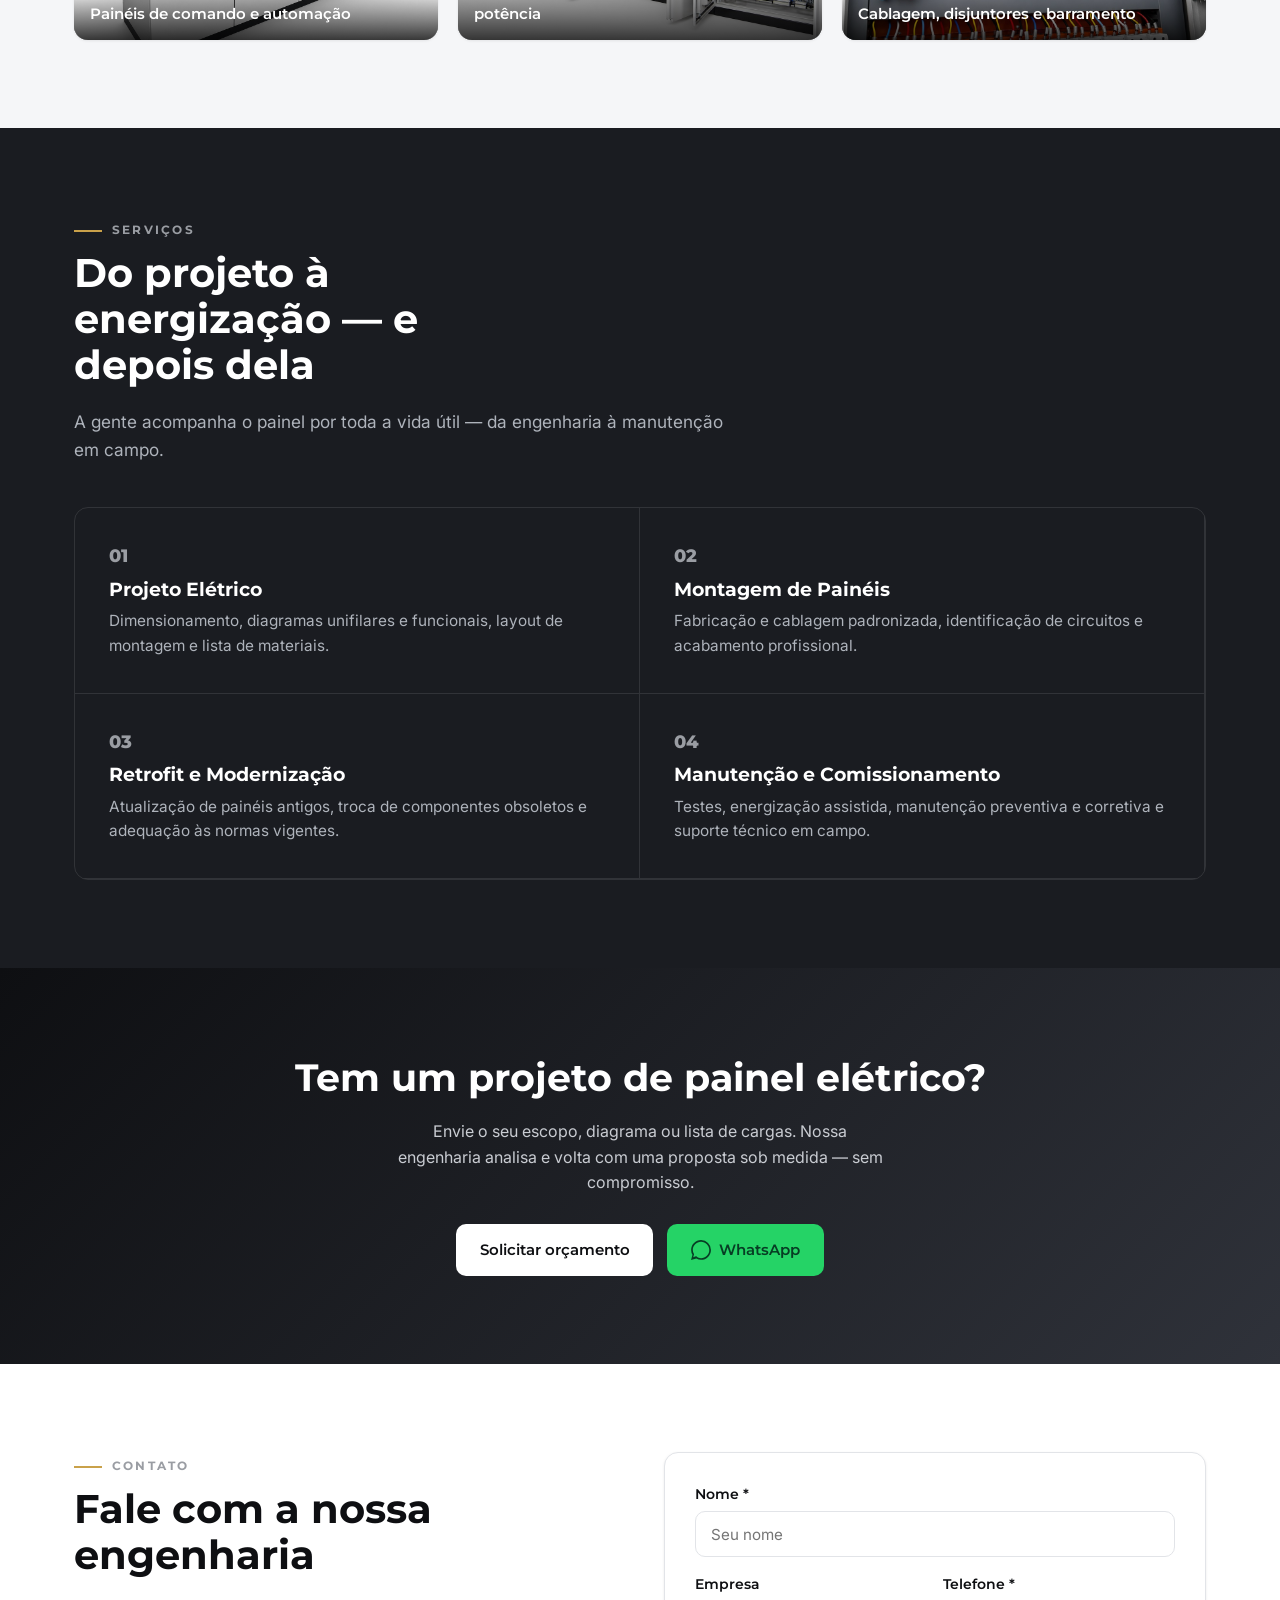
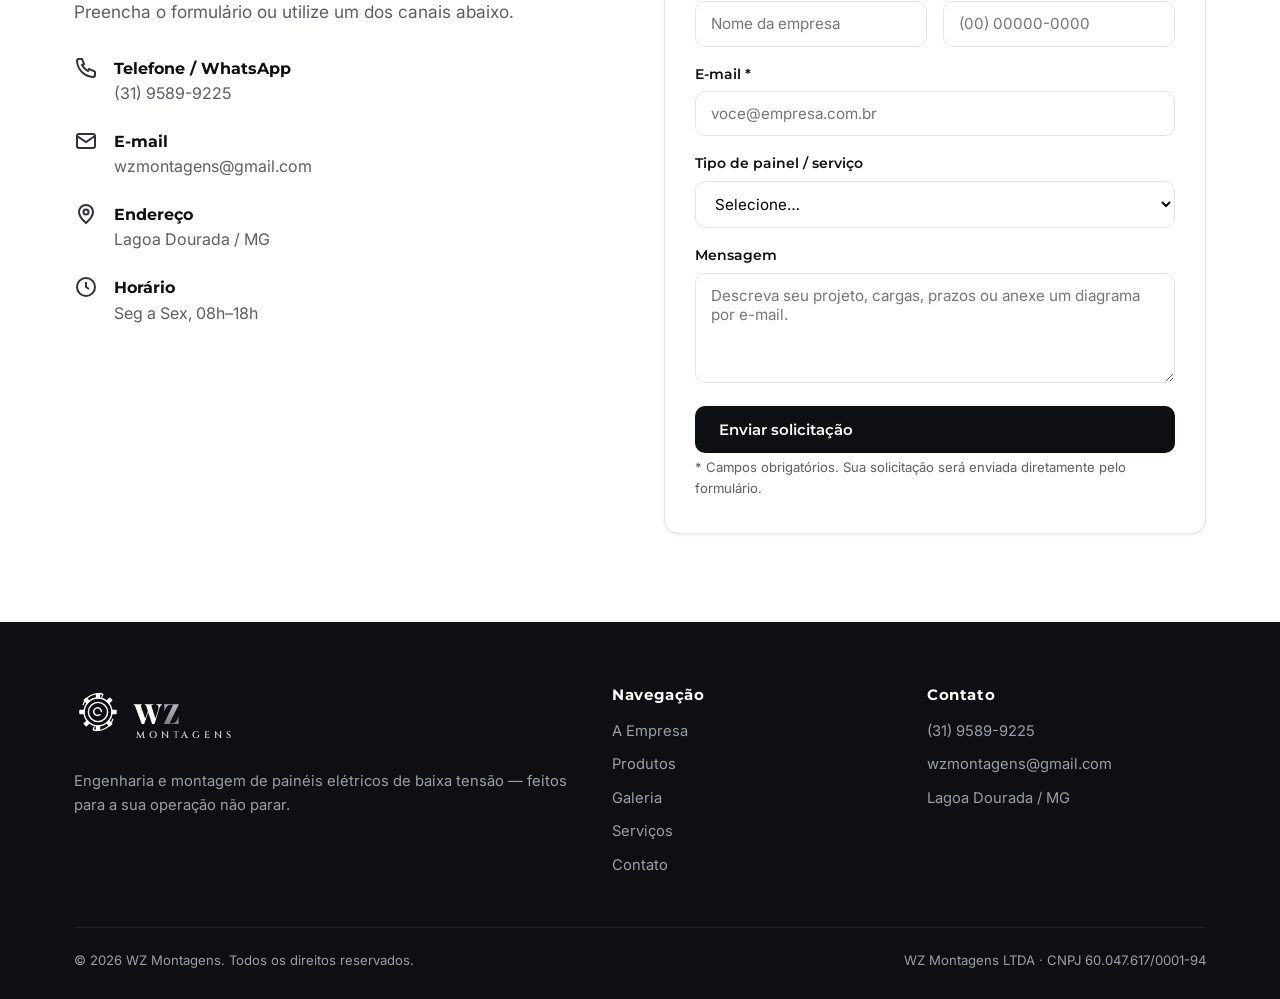
==== commit b2e79462: "Remove endereço completo da página pública" ====
--- a/index.html
+++ b/index.html
@@ -261,7 +261,7 @@
       </div>
       <div class="item">
         <svg viewBox="0 0 24 24" fill="none" stroke-width="2"><path d="M12 21s7-6.2 7-11a7 7 0 10-14 0c0 4.8 7 11 7 11z"/><circle cx="12" cy="10" r="2.5"/></svg>
-        <div><b>Endereço</b><span id="cEnd">Avelino Andrade, 241 - Lagoa Dourada, MG - 36345-000</span></div>
+        <div><b>Endereço</b><span id="cEnd">Lagoa Dourada / MG</span></div>
       </div>
       <div class="item">
         <svg viewBox="0 0 24 24" fill="none" stroke-width="2"><circle cx="12" cy="12" r="9"/><path d="M12 7v5l3 2"/></svg>
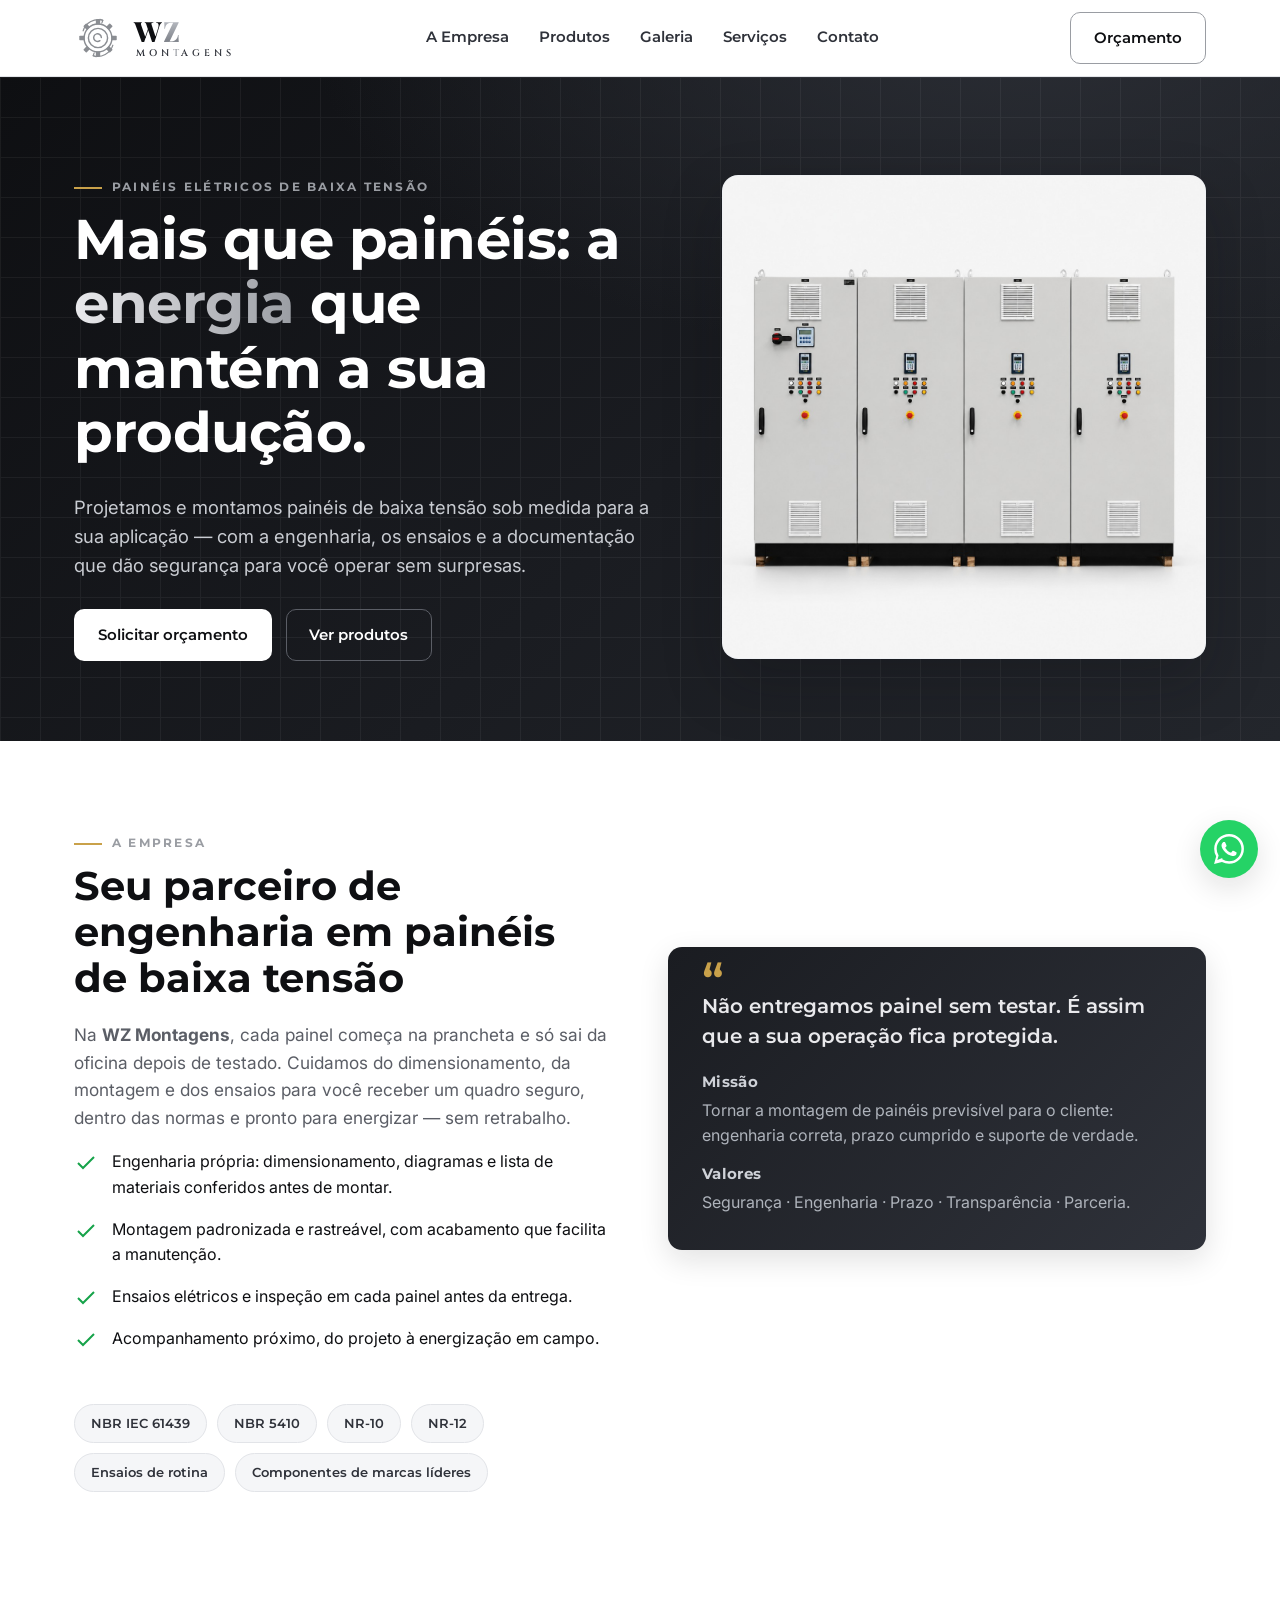
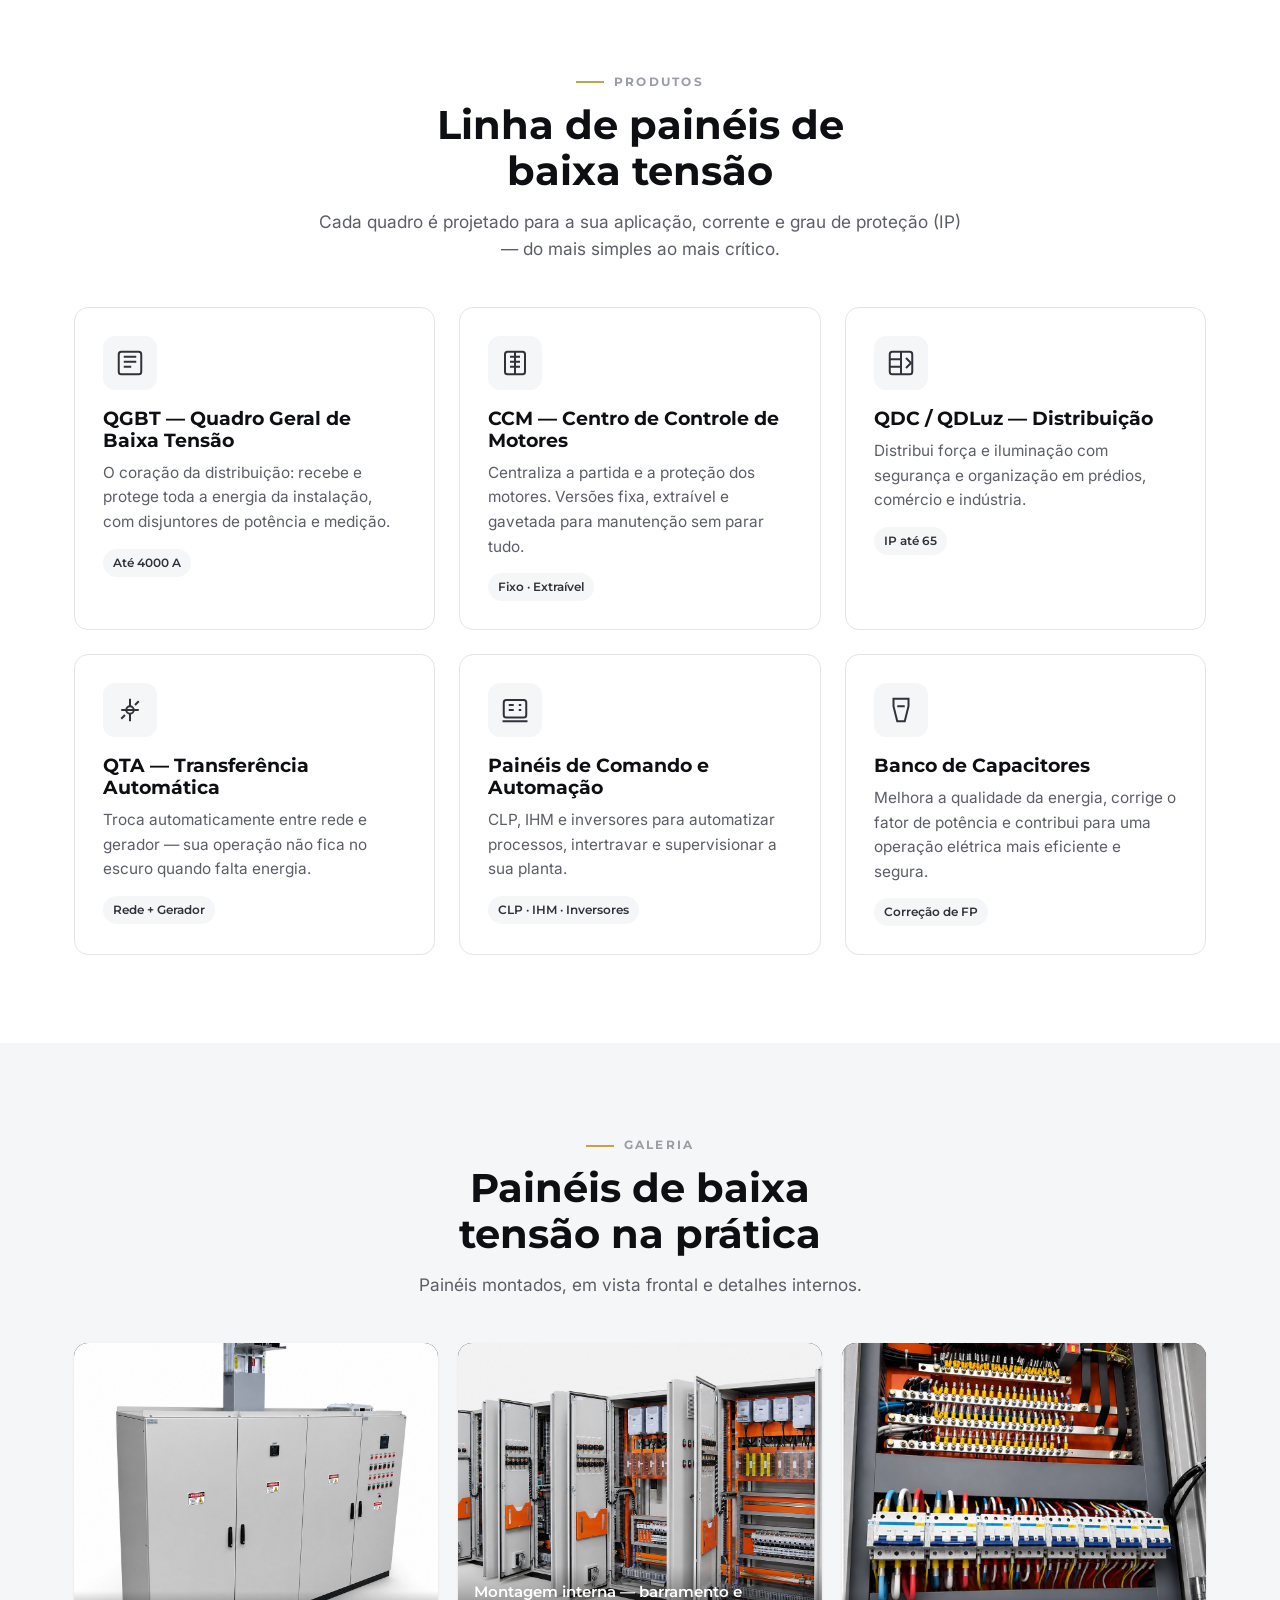
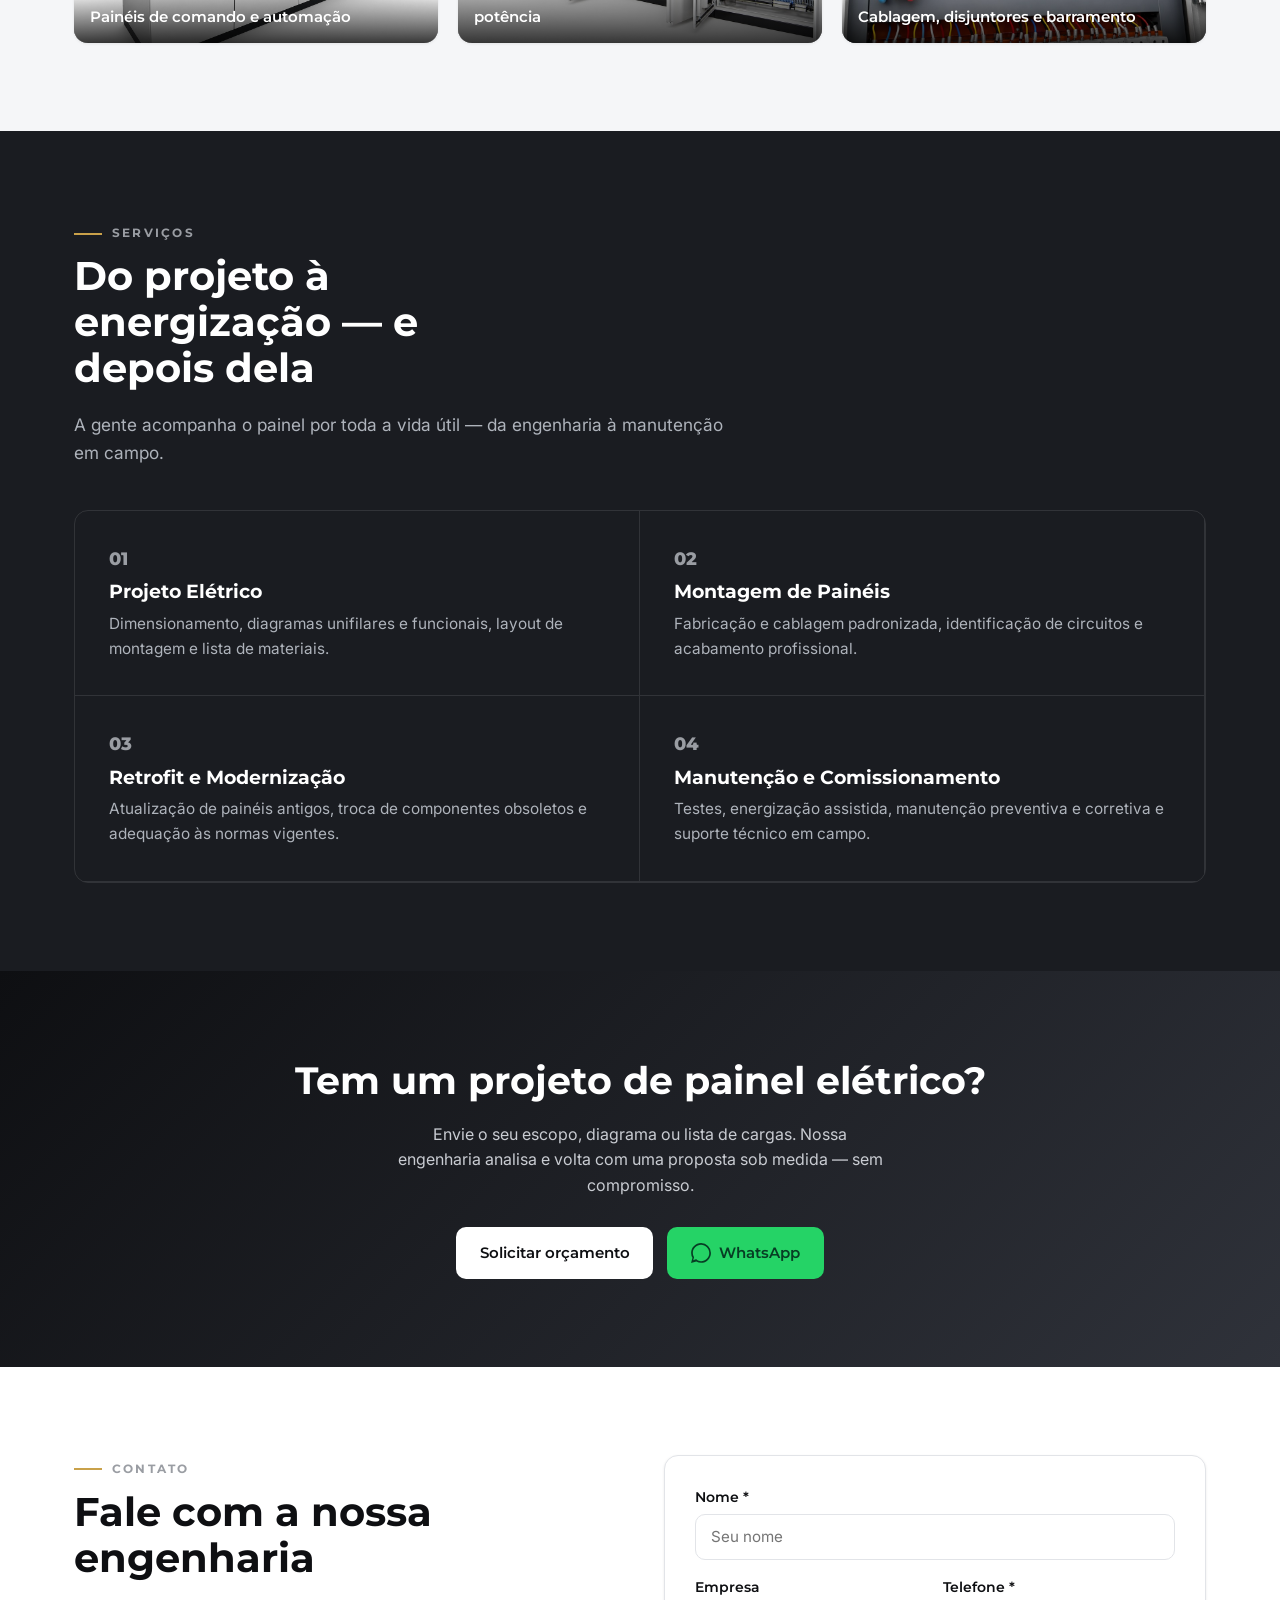
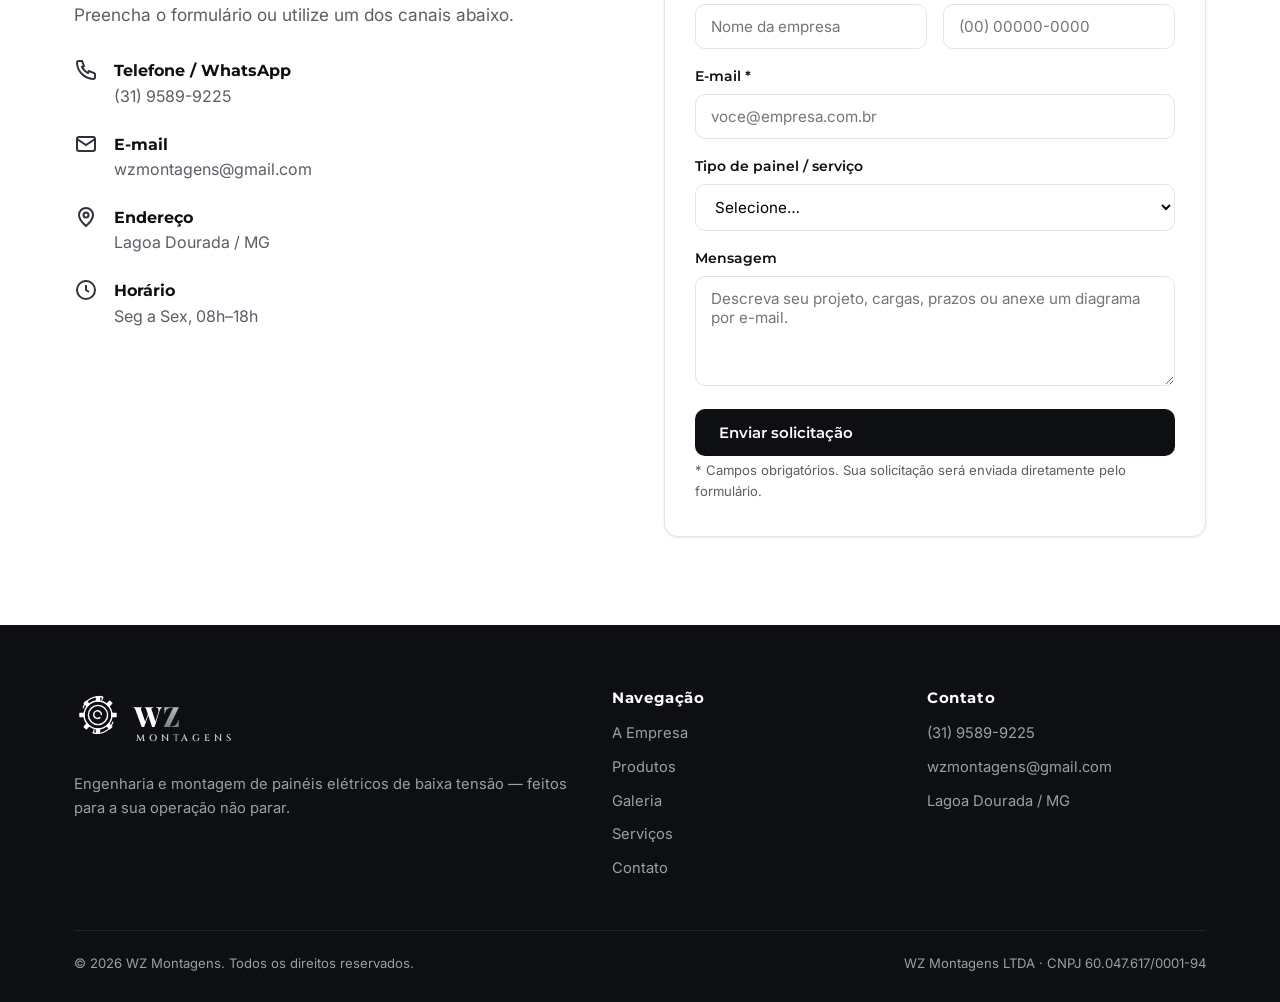
==== commit 07648ec4: "Ajusta texto do banco de capacitores" ====
--- a/index.html
+++ b/index.html
@@ -172,7 +172,7 @@
       <article class="card reveal">
         <div class="ico"><svg viewBox="0 0 24 24"><path d="M6 3h12v6l-3 12H9L6 9z"/><path d="M9 9h6"/></svg></div>
         <h3>Banco de Capacitores</h3>
-        <p>Corrige o fator de potência e reduz multas e perdas — economia que aparece na conta de energia.</p>
+        <p>Melhora a qualidade da energia, corrige o fator de potência e contribui para uma operação elétrica mais eficiente e segura.</p>
         <span class="tag">Correção de FP</span>
       </article>
 
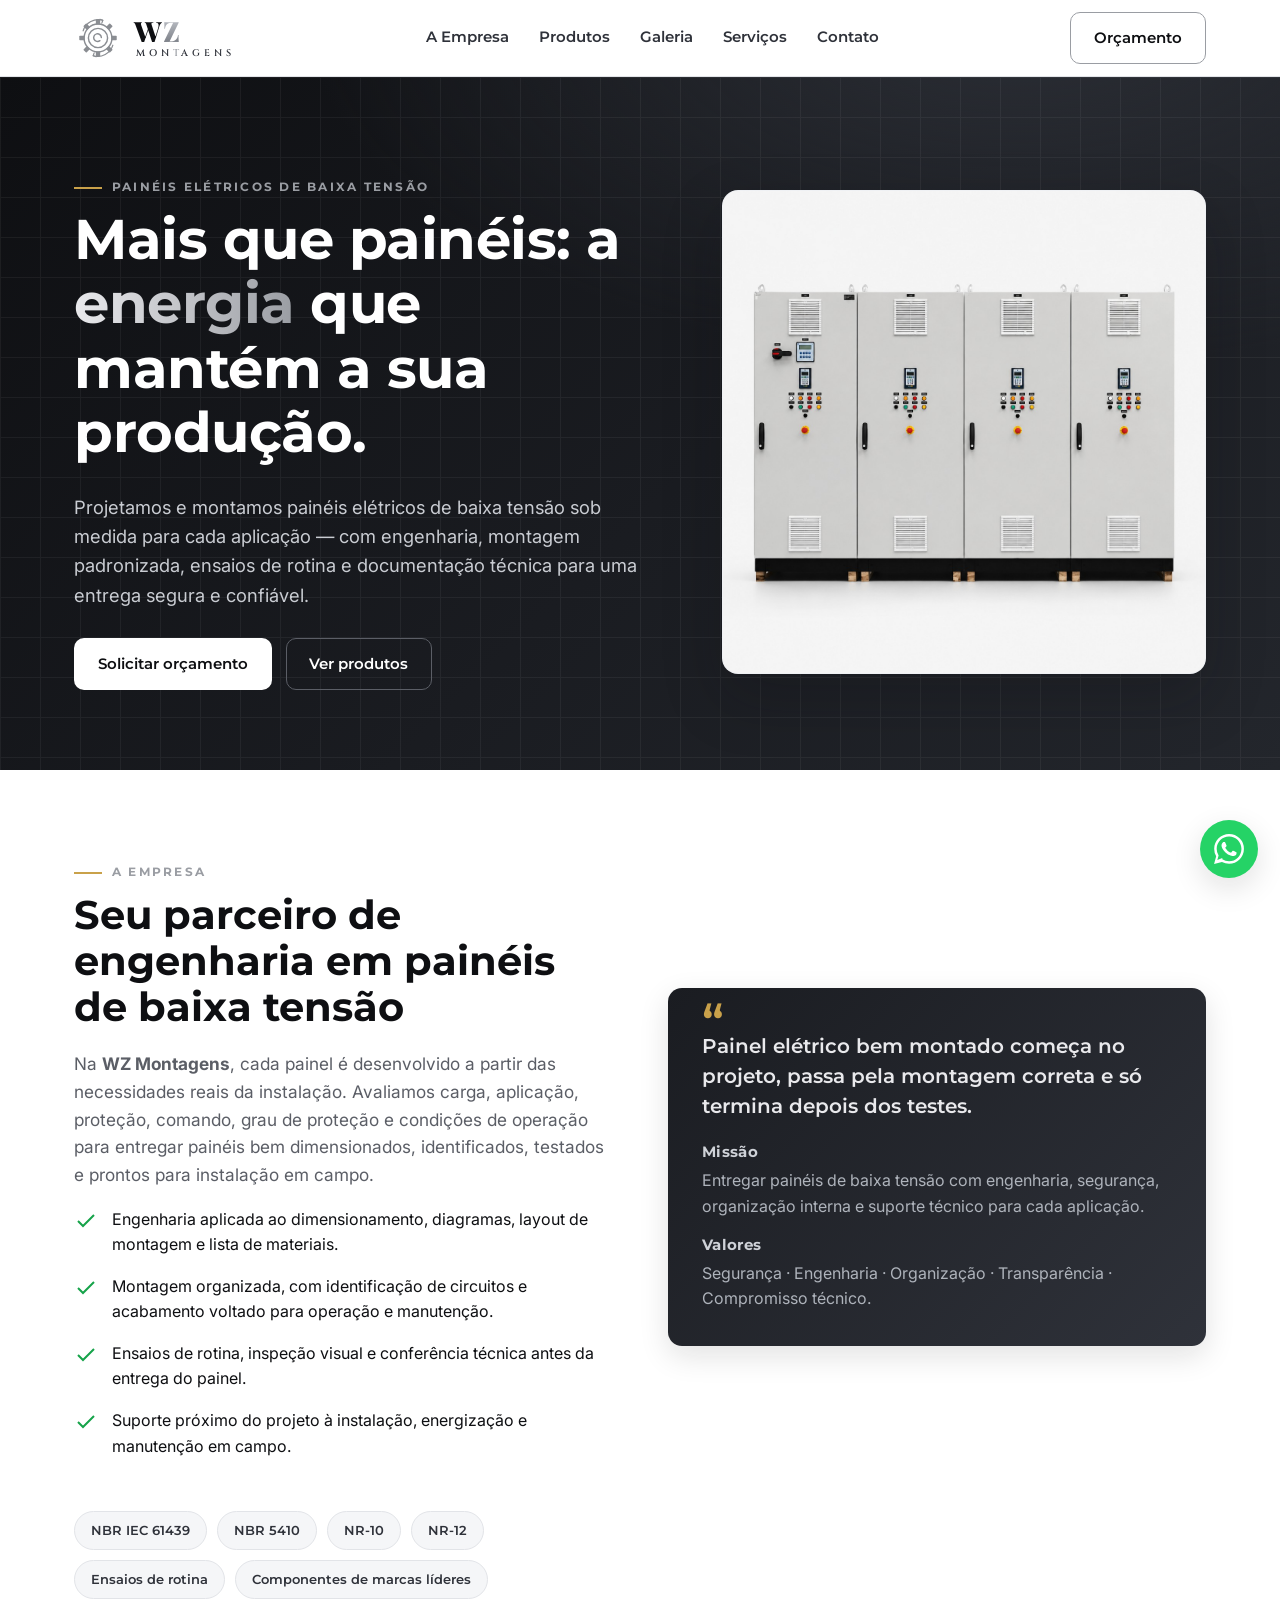
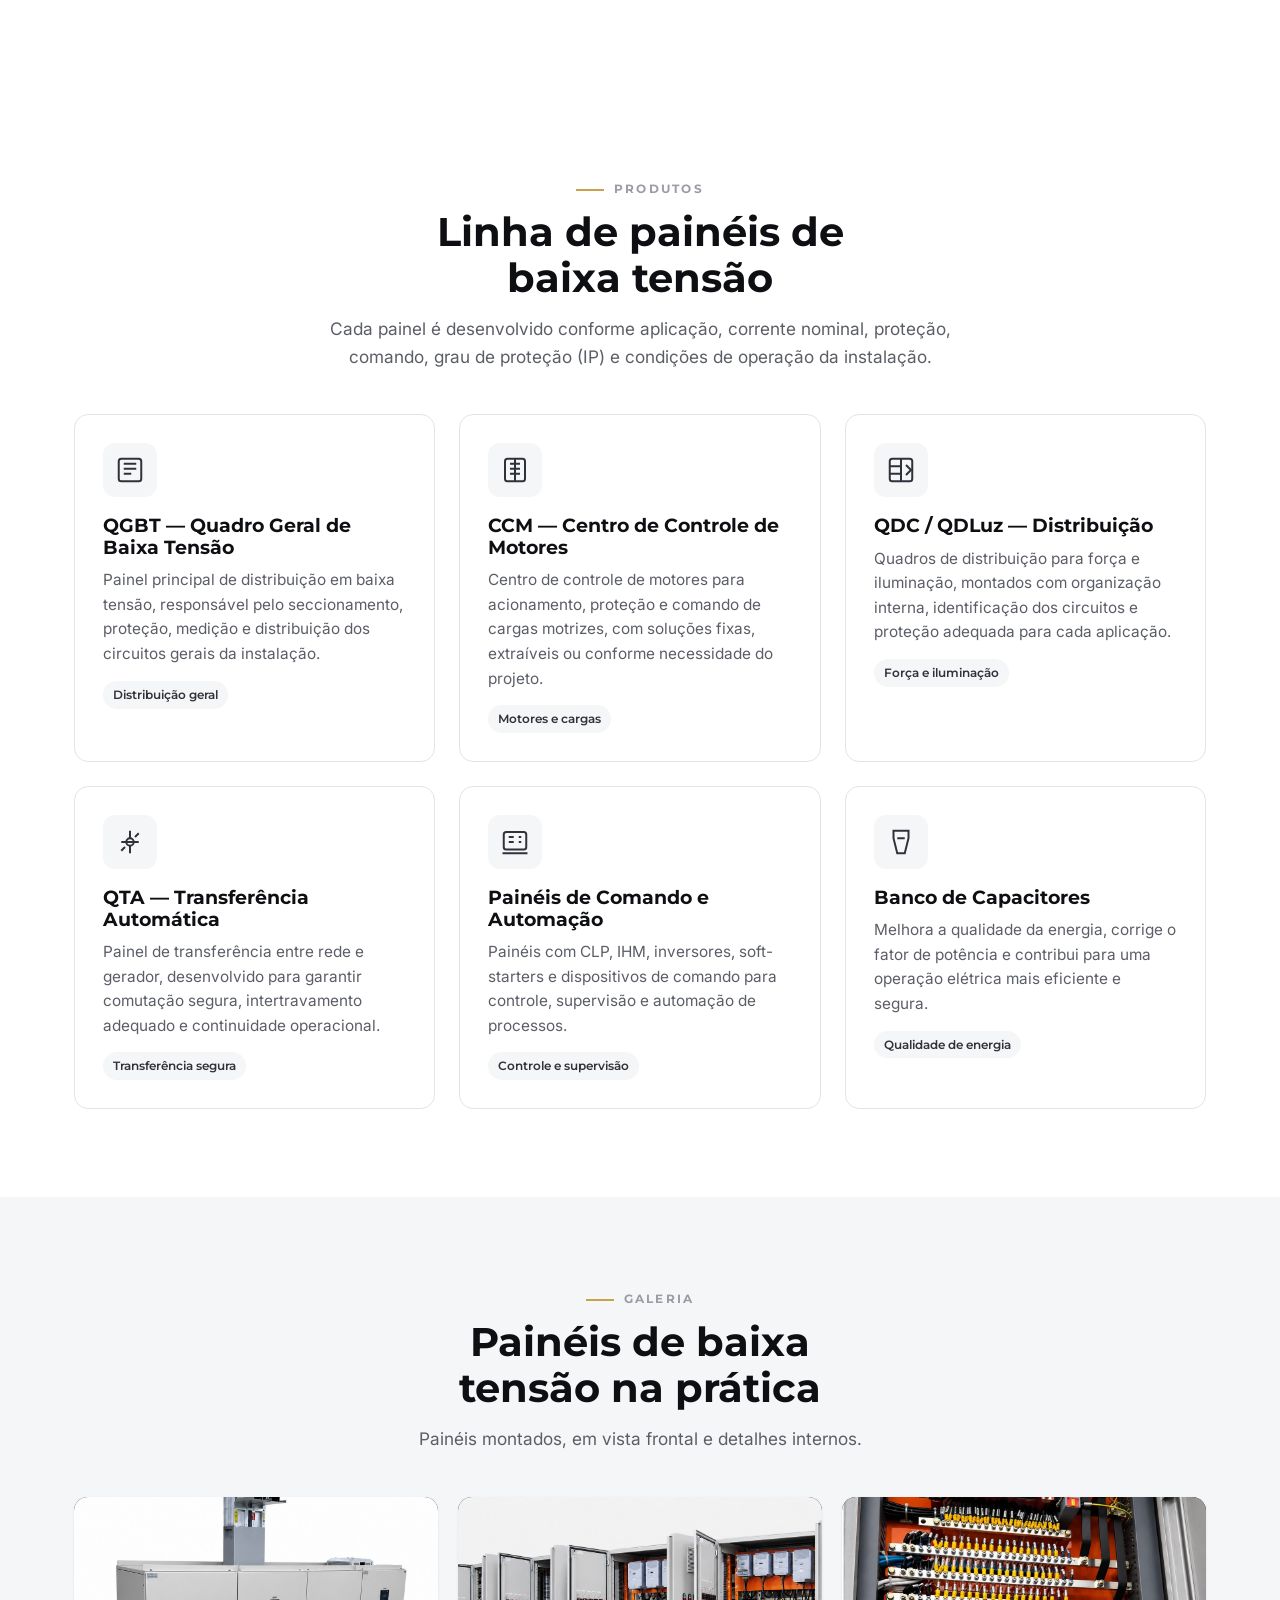
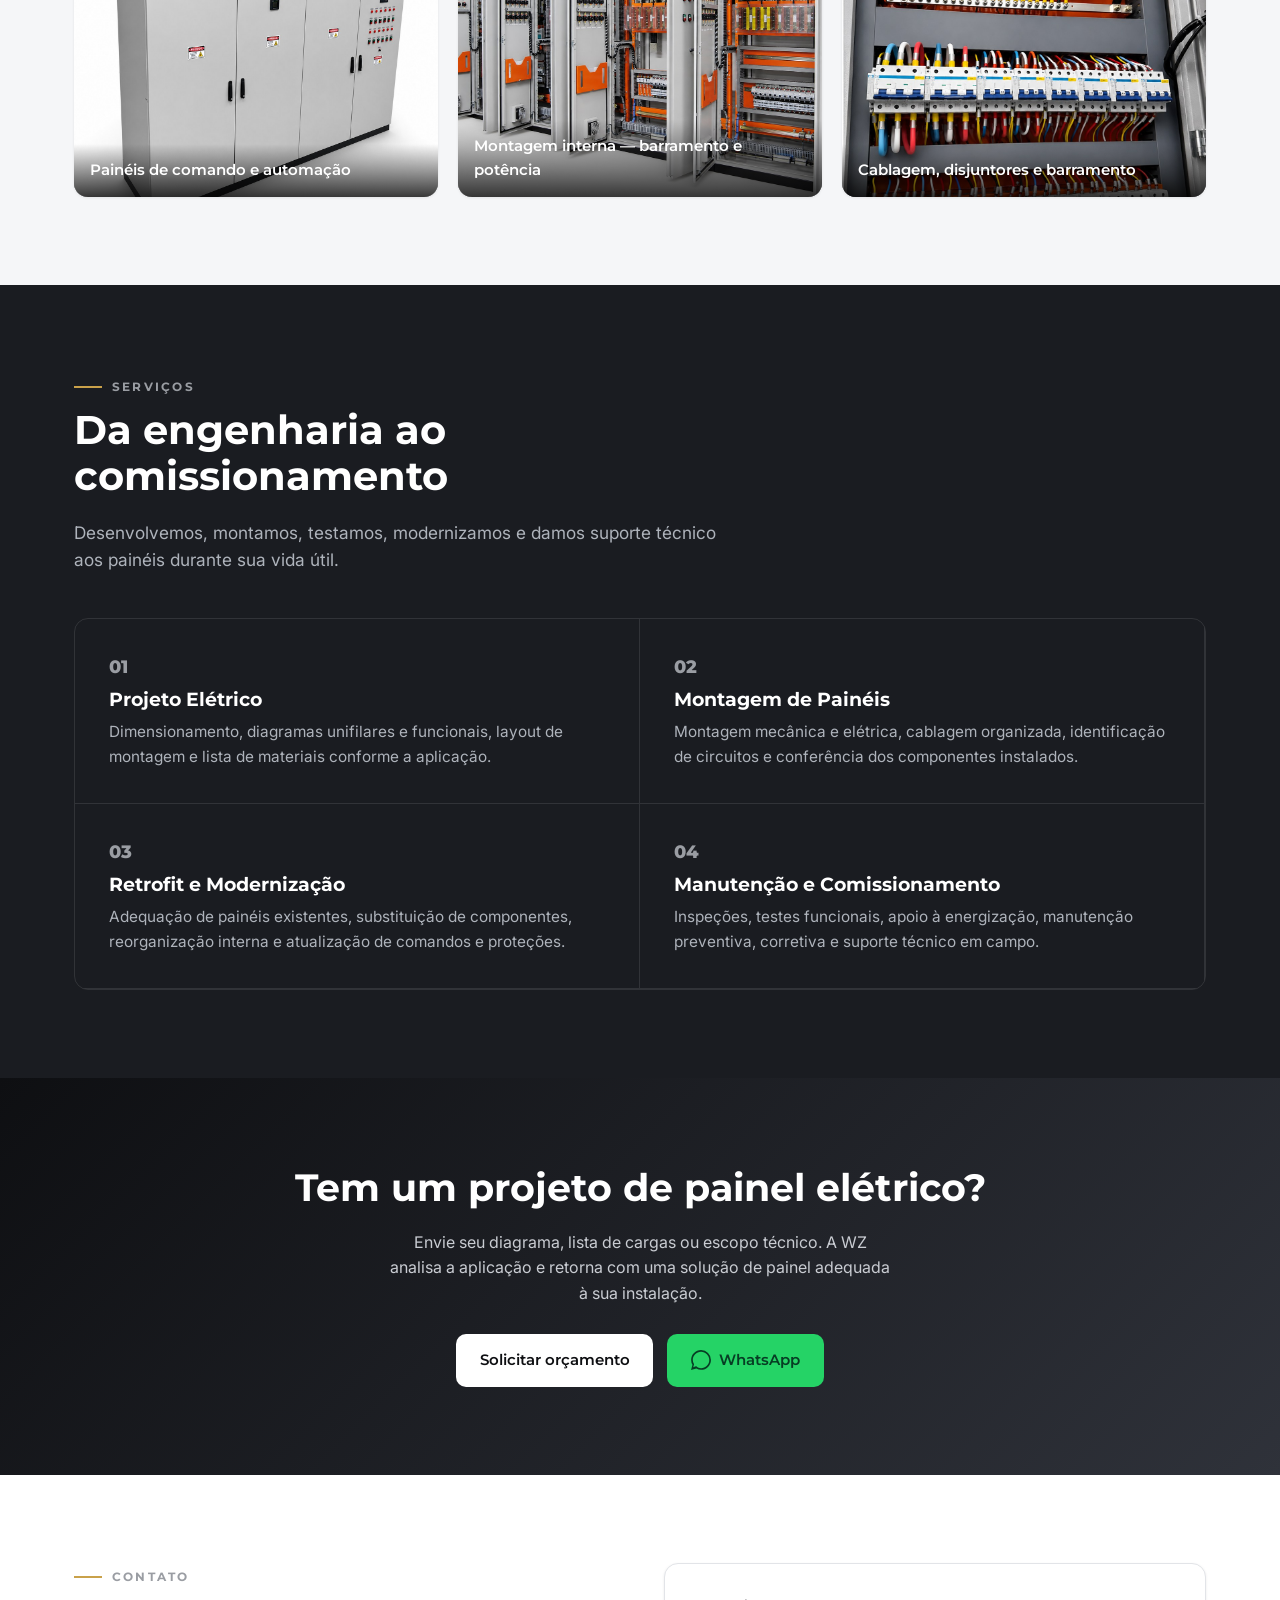
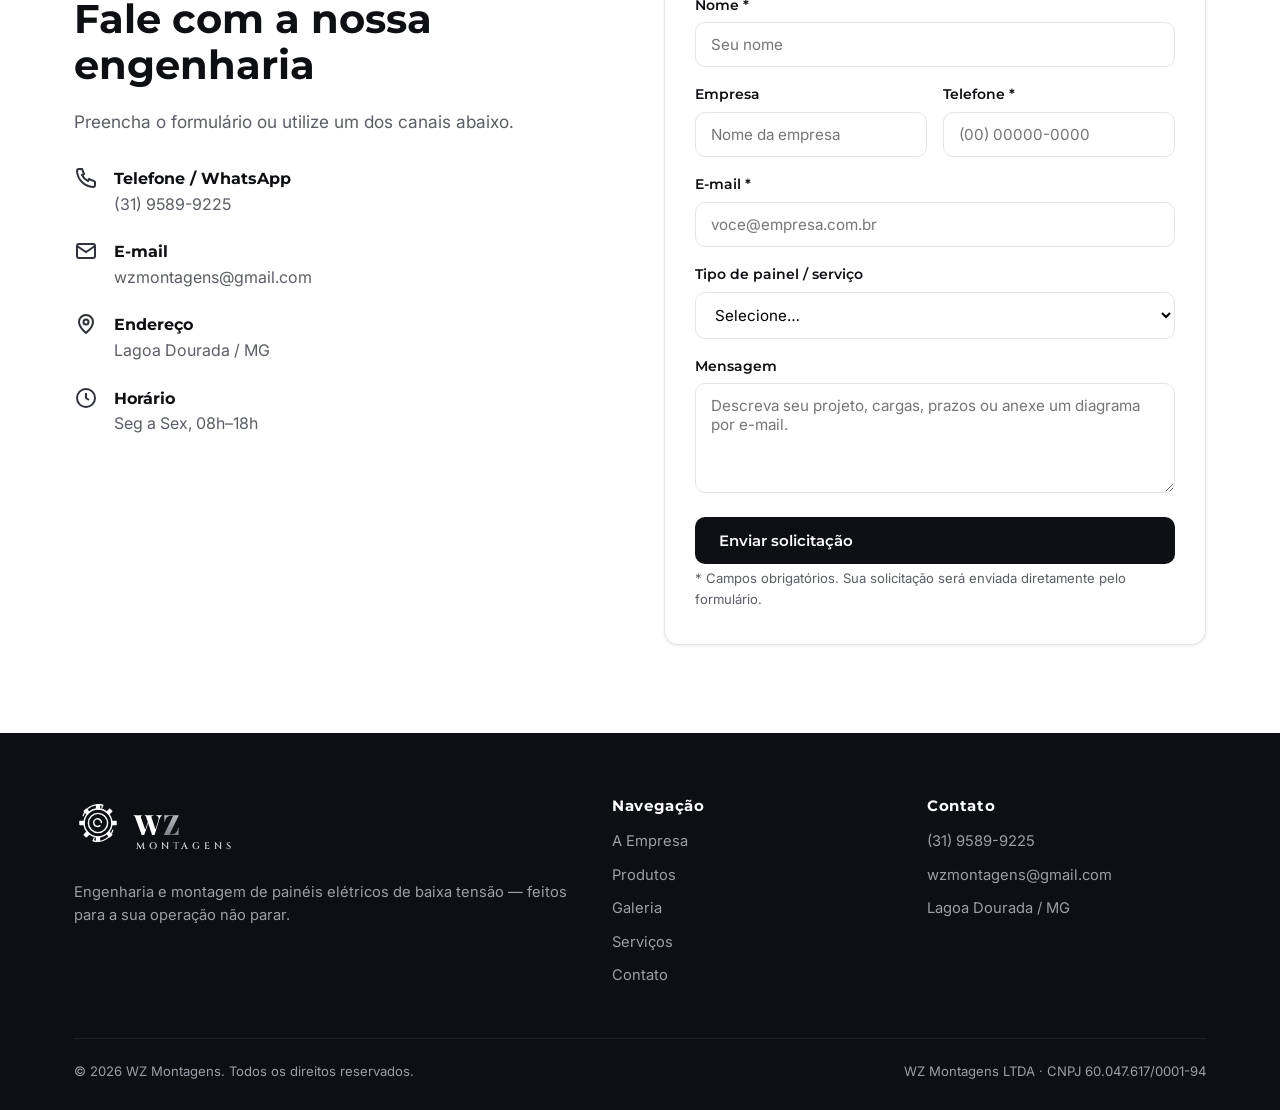
==== commit 8ccec979: "Aplica revisão técnica comercial dos textos" ====
--- a/index.html
+++ b/index.html
@@ -72,8 +72,8 @@
     <div class="hero-copy reveal">
       <span class="eyebrow">Painéis Elétricos de Baixa Tensão</span>
       <h1>Mais que painéis: a <span class="hl">energia</span> que mantém a sua produção.</h1>
-      <p>Projetamos e montamos painéis de baixa tensão sob medida para a sua aplicação —
-         com a engenharia, os ensaios e a documentação que dão segurança para você operar sem surpresas.</p>
+      <p>Projetamos e montamos painéis elétricos de baixa tensão sob medida para cada aplicação —
+         com engenharia, montagem padronizada, ensaios de rotina e documentação técnica para uma entrega segura e confiável.</p>
       <div class="hero-actions">
         <a href="#contato" class="btn btn-light">Solicitar orçamento</a>
         <a href="#produtos" class="btn btn-ghost" style="color:#fff;border-color:#5b5e66">Ver produtos</a>
@@ -93,22 +93,20 @@
     <div class="reveal">
       <span class="eyebrow">A Empresa</span>
       <h2 class="section-title">Seu parceiro de engenharia em painéis de baixa tensão</h2>
-      <p class="section-lead">Na <strong>WZ Montagens</strong>, cada painel começa na prancheta e só
-        sai da oficina depois de testado. Cuidamos do dimensionamento, da montagem e dos ensaios
-        para você receber um quadro seguro, dentro das normas e pronto para energizar — sem retrabalho.</p>
+      <p class="section-lead">Na <strong>WZ Montagens</strong>, cada painel é desenvolvido a partir das necessidades reais da instalação. Avaliamos carga, aplicação, proteção, comando, grau de proteção e condições de operação para entregar painéis bem dimensionados, identificados, testados e prontos para instalação em campo.</p>
       <ul>
-        <li><svg viewBox="0 0 24 24" fill="none" stroke-width="2"><path d="M20 6L9 17l-5-5"/></svg> Engenharia própria: dimensionamento, diagramas e lista de materiais conferidos antes de montar.</li>
-        <li><svg viewBox="0 0 24 24" fill="none" stroke-width="2"><path d="M20 6L9 17l-5-5"/></svg> Montagem padronizada e rastreável, com acabamento que facilita a manutenção.</li>
-        <li><svg viewBox="0 0 24 24" fill="none" stroke-width="2"><path d="M20 6L9 17l-5-5"/></svg> Ensaios elétricos e inspeção em cada painel antes da entrega.</li>
-        <li><svg viewBox="0 0 24 24" fill="none" stroke-width="2"><path d="M20 6L9 17l-5-5"/></svg> Acompanhamento próximo, do projeto à energização em campo.</li>
+        <li><svg viewBox="0 0 24 24" fill="none" stroke-width="2"><path d="M20 6L9 17l-5-5"/></svg> Engenharia aplicada ao dimensionamento, diagramas, layout de montagem e lista de materiais.</li>
+        <li><svg viewBox="0 0 24 24" fill="none" stroke-width="2"><path d="M20 6L9 17l-5-5"/></svg> Montagem organizada, com identificação de circuitos e acabamento voltado para operação e manutenção.</li>
+        <li><svg viewBox="0 0 24 24" fill="none" stroke-width="2"><path d="M20 6L9 17l-5-5"/></svg> Ensaios de rotina, inspeção visual e conferência técnica antes da entrega do painel.</li>
+        <li><svg viewBox="0 0 24 24" fill="none" stroke-width="2"><path d="M20 6L9 17l-5-5"/></svg> Suporte próximo do projeto à instalação, energização e manutenção em campo.</li>
       </ul>
     </div>
     <div class="about-visual reveal">
-      <p class="about-quote">Não entregamos painel sem testar. É assim que a sua operação fica protegida.</p>
+      <p class="about-quote">Painel elétrico bem montado começa no projeto, passa pela montagem correta e só termina depois dos testes.</p>
       <h3 style="margin-top:22px;font-size:.95rem;color:var(--silver-light);letter-spacing:.02em">Missão</h3>
-      <p style="color:#aeb3bb">Tornar a montagem de painéis previsível para o cliente: engenharia correta, prazo cumprido e suporte de verdade.</p>
+      <p style="color:#aeb3bb">Entregar painéis de baixa tensão com engenharia, segurança, organização interna e suporte técnico para cada aplicação.</p>
       <h3 style="font-size:.95rem;color:var(--silver-light);letter-spacing:.02em">Valores</h3>
-      <p style="color:#aeb3bb;margin-bottom:0">Segurança · Engenharia · Prazo · Transparência · Parceria.</p>
+      <p style="color:#aeb3bb;margin-bottom:0">Segurança · Engenharia · Organização · Transparência · Compromisso técnico.</p>
     </div>
   </div>
   <div class="wrap" style="margin-top:36px">
@@ -129,51 +127,50 @@
     <div class="center reveal" style="margin:0 auto;max-width:680px">
       <span class="eyebrow">Produtos</span>
       <h2 class="section-title" style="margin:0 auto">Linha de painéis de baixa tensão</h2>
-      <p class="section-lead" style="margin:14px auto 0">Cada quadro é projetado para a sua aplicação,
-        corrente e grau de proteção (IP) — do mais simples ao mais crítico.</p>
+      <p class="section-lead" style="margin:14px auto 0">Cada painel é desenvolvido conforme aplicação, corrente nominal, proteção, comando, grau de proteção (IP) e condições de operação da instalação.</p>
     </div>
     <div class="cards">
 
       <article class="card reveal">
         <div class="ico"><svg viewBox="0 0 24 24"><rect x="3" y="3" width="18" height="18" rx="2"/><path d="M7 7h10M7 11h10M7 15h6"/></svg></div>
         <h3>QGBT — Quadro Geral de Baixa Tensão</h3>
-        <p>O coração da distribuição: recebe e protege toda a energia da instalação, com disjuntores de potência e medição.</p>
-        <span class="tag">Até 4000 A</span>
+        <p>Painel principal de distribuição em baixa tensão, responsável pelo seccionamento, proteção, medição e distribuição dos circuitos gerais da instalação.</p>
+        <span class="tag">Distribuição geral</span>
       </article>
 
       <article class="card reveal">
         <div class="ico"><svg viewBox="0 0 24 24"><rect x="4" y="3" width="16" height="18" rx="2"/><path d="M8 7h8M8 11h8M8 15h8M12 3v18"/></svg></div>
         <h3>CCM — Centro de Controle de Motores</h3>
-        <p>Centraliza a partida e a proteção dos motores. Versões fixa, extraível e gavetada para manutenção sem parar tudo.</p>
-        <span class="tag">Fixo · Extraível</span>
+        <p>Centro de controle de motores para acionamento, proteção e comando de cargas motrizes, com soluções fixas, extraíveis ou conforme necessidade do projeto.</p>
+        <span class="tag">Motores e cargas</span>
       </article>
 
       <article class="card reveal">
         <div class="ico"><svg viewBox="0 0 24 24"><rect x="3" y="3" width="18" height="18" rx="2"/><path d="M12 3v18M3 9h9M3 15h9M16 8l4 4-4 4"/></svg></div>
         <h3>QDC / QDLuz — Distribuição</h3>
-        <p>Distribui força e iluminação com segurança e organização em prédios, comércio e indústria.</p>
-        <span class="tag">IP até 65</span>
+        <p>Quadros de distribuição para força e iluminação, montados com organização interna, identificação dos circuitos e proteção adequada para cada aplicação.</p>
+        <span class="tag">Força e iluminação</span>
       </article>
 
       <article class="card reveal">
         <div class="ico"><svg viewBox="0 0 24 24"><path d="M12 3v6M12 15v6M5 12h14"/><circle cx="12" cy="12" r="3"/><path d="M19 5l-3 3M5 19l3-3"/></svg></div>
         <h3>QTA — Transferência Automática</h3>
-        <p>Troca automaticamente entre rede e gerador — sua operação não fica no escuro quando falta energia.</p>
-        <span class="tag">Rede + Gerador</span>
+        <p>Painel de transferência entre rede e gerador, desenvolvido para garantir comutação segura, intertravamento adequado e continuidade operacional.</p>
+        <span class="tag">Transferência segura</span>
       </article>
 
       <article class="card reveal">
         <div class="ico"><svg viewBox="0 0 24 24"><rect x="3" y="4" width="18" height="14" rx="2"/><path d="M7 8h4M7 12h4M15 8h2M15 12h2M2 21h20"/></svg></div>
         <h3>Painéis de Comando e Automação</h3>
-        <p>CLP, IHM e inversores para automatizar processos, intertravar e supervisionar a sua planta.</p>
-        <span class="tag">CLP · IHM · Inversores</span>
+        <p>Painéis com CLP, IHM, inversores, soft-starters e dispositivos de comando para controle, supervisão e automação de processos.</p>
+        <span class="tag">Controle e supervisão</span>
       </article>
 
       <article class="card reveal">
         <div class="ico"><svg viewBox="0 0 24 24"><path d="M6 3h12v6l-3 12H9L6 9z"/><path d="M9 9h6"/></svg></div>
         <h3>Banco de Capacitores</h3>
         <p>Melhora a qualidade da energia, corrige o fator de potência e contribui para uma operação elétrica mais eficiente e segura.</p>
-        <span class="tag">Correção de FP</span>
+        <span class="tag">Qualidade de energia</span>
       </article>
 
     </div>
@@ -216,14 +213,14 @@
   <div class="wrap">
     <div class="reveal">
       <span class="eyebrow">Serviços</span>
-      <h2 class="section-title" style="color:#fff">Do projeto à energização — e depois dela</h2>
-      <p class="section-lead">A gente acompanha o painel por toda a vida útil — da engenharia à manutenção em campo.</p>
+      <h2 class="section-title" style="color:#fff">Da engenharia ao comissionamento</h2>
+      <p class="section-lead">Desenvolvemos, montamos, testamos, modernizamos e damos suporte técnico aos painéis durante sua vida útil.</p>
     </div>
     <div class="svc-grid">
-      <div class="svc reveal"><div class="n">01</div><h3>Projeto Elétrico</h3><p>Dimensionamento, diagramas unifilares e funcionais, layout de montagem e lista de materiais.</p></div>
-      <div class="svc reveal"><div class="n">02</div><h3>Montagem de Painéis</h3><p>Fabricação e cablagem padronizada, identificação de circuitos e acabamento profissional.</p></div>
-      <div class="svc reveal"><div class="n">03</div><h3>Retrofit e Modernização</h3><p>Atualização de painéis antigos, troca de componentes obsoletos e adequação às normas vigentes.</p></div>
-      <div class="svc reveal"><div class="n">04</div><h3>Manutenção e Comissionamento</h3><p>Testes, energização assistida, manutenção preventiva e corretiva e suporte técnico em campo.</p></div>
+      <div class="svc reveal"><div class="n">01</div><h3>Projeto Elétrico</h3><p>Dimensionamento, diagramas unifilares e funcionais, layout de montagem e lista de materiais conforme a aplicação.</p></div>
+      <div class="svc reveal"><div class="n">02</div><h3>Montagem de Painéis</h3><p>Montagem mecânica e elétrica, cablagem organizada, identificação de circuitos e conferência dos componentes instalados.</p></div>
+      <div class="svc reveal"><div class="n">03</div><h3>Retrofit e Modernização</h3><p>Adequação de painéis existentes, substituição de componentes, reorganização interna e atualização de comandos e proteções.</p></div>
+      <div class="svc reveal"><div class="n">04</div><h3>Manutenção e Comissionamento</h3><p>Inspeções, testes funcionais, apoio à energização, manutenção preventiva, corretiva e suporte técnico em campo.</p></div>
     </div>
   </div>
 </section>
@@ -232,7 +229,7 @@
 <section class="cta-band">
   <div class="wrap reveal">
     <h2>Tem um projeto de painel elétrico?</h2>
-    <p>Envie o seu escopo, diagrama ou lista de cargas. Nossa engenharia analisa e volta com uma proposta sob medida — sem compromisso.</p>
+    <p>Envie seu diagrama, lista de cargas ou escopo técnico. A WZ analisa a aplicação e retorna com uma solução de painel adequada à sua instalação.</p>
     <div class="cta-actions">
       <a href="#contato" class="btn btn-light">Solicitar orçamento</a>
       <a href="https://wa.me/553195899225?text=Ol%C3%A1%21%20Gostaria%20de%20um%20or%C3%A7amento%20de%20painel%20el%C3%A9trico." class="btn btn-wa" id="ctaWa" target="_blank" rel="noopener">
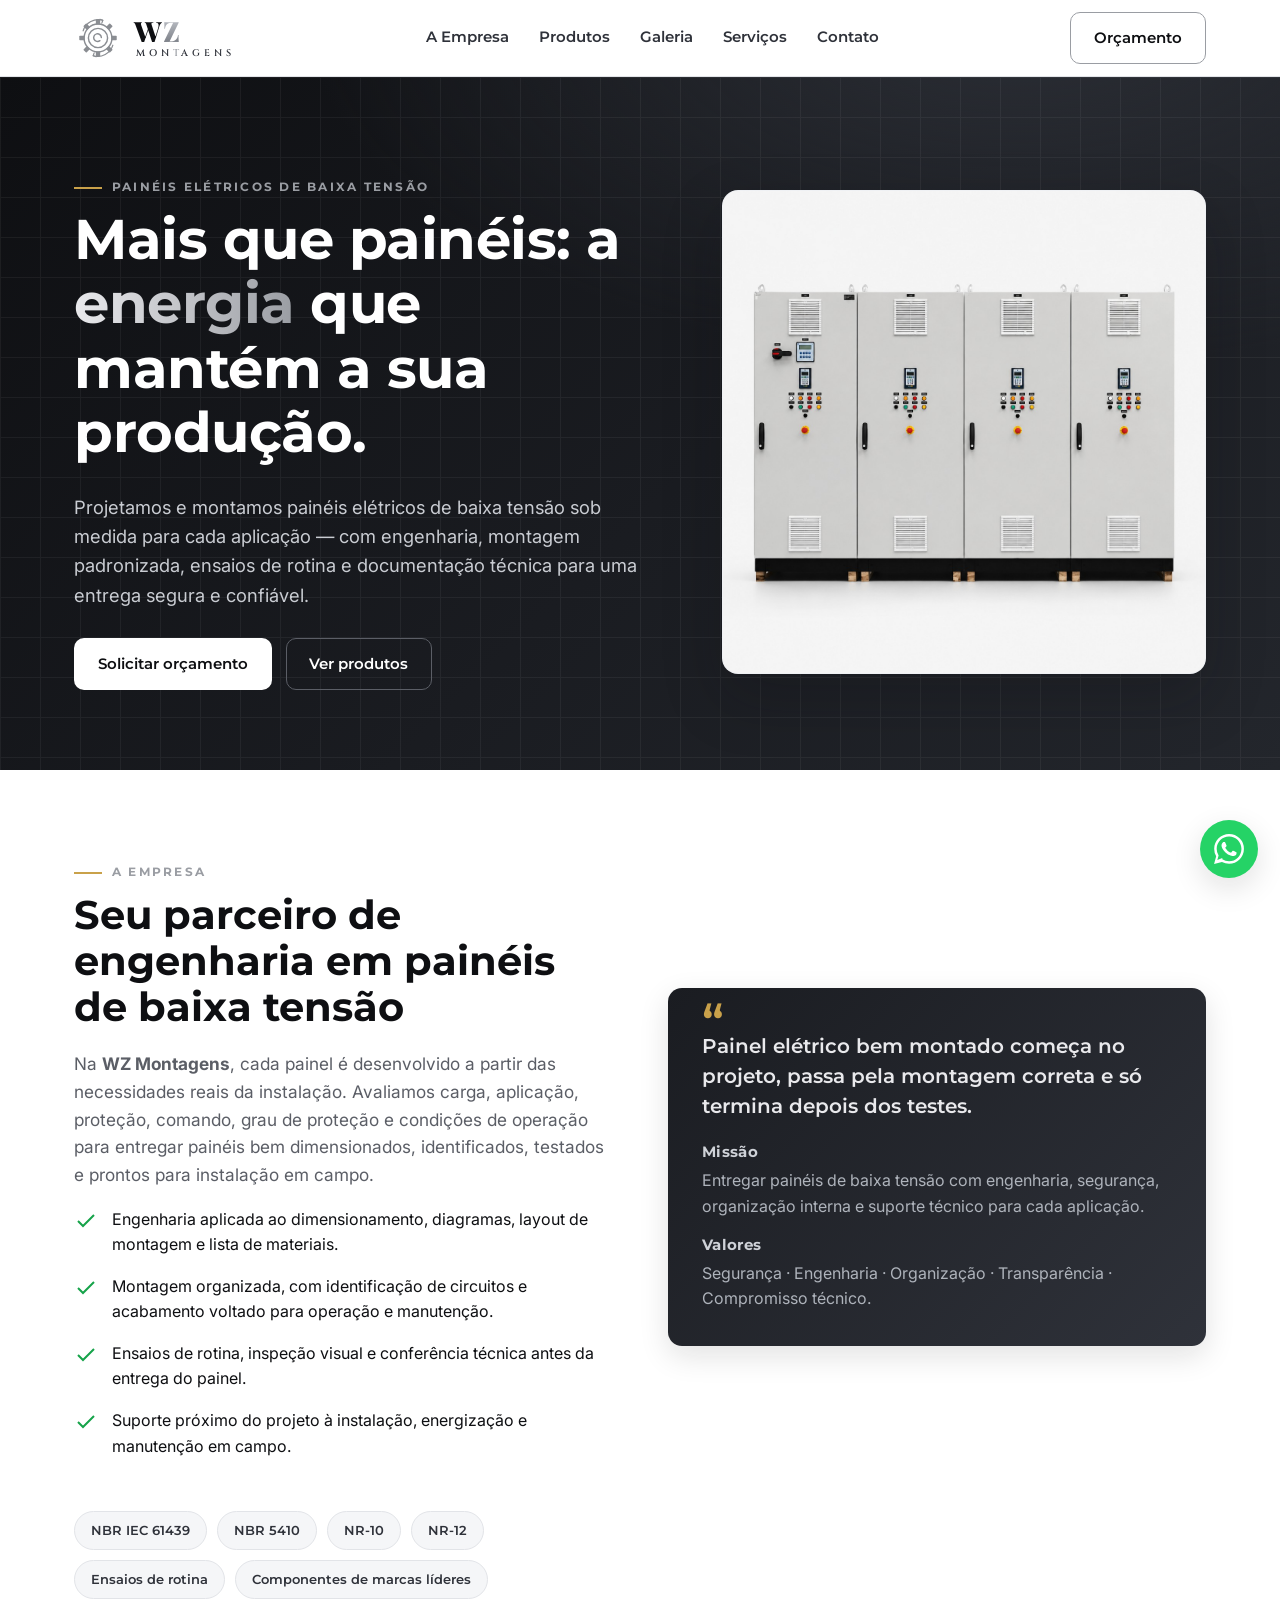
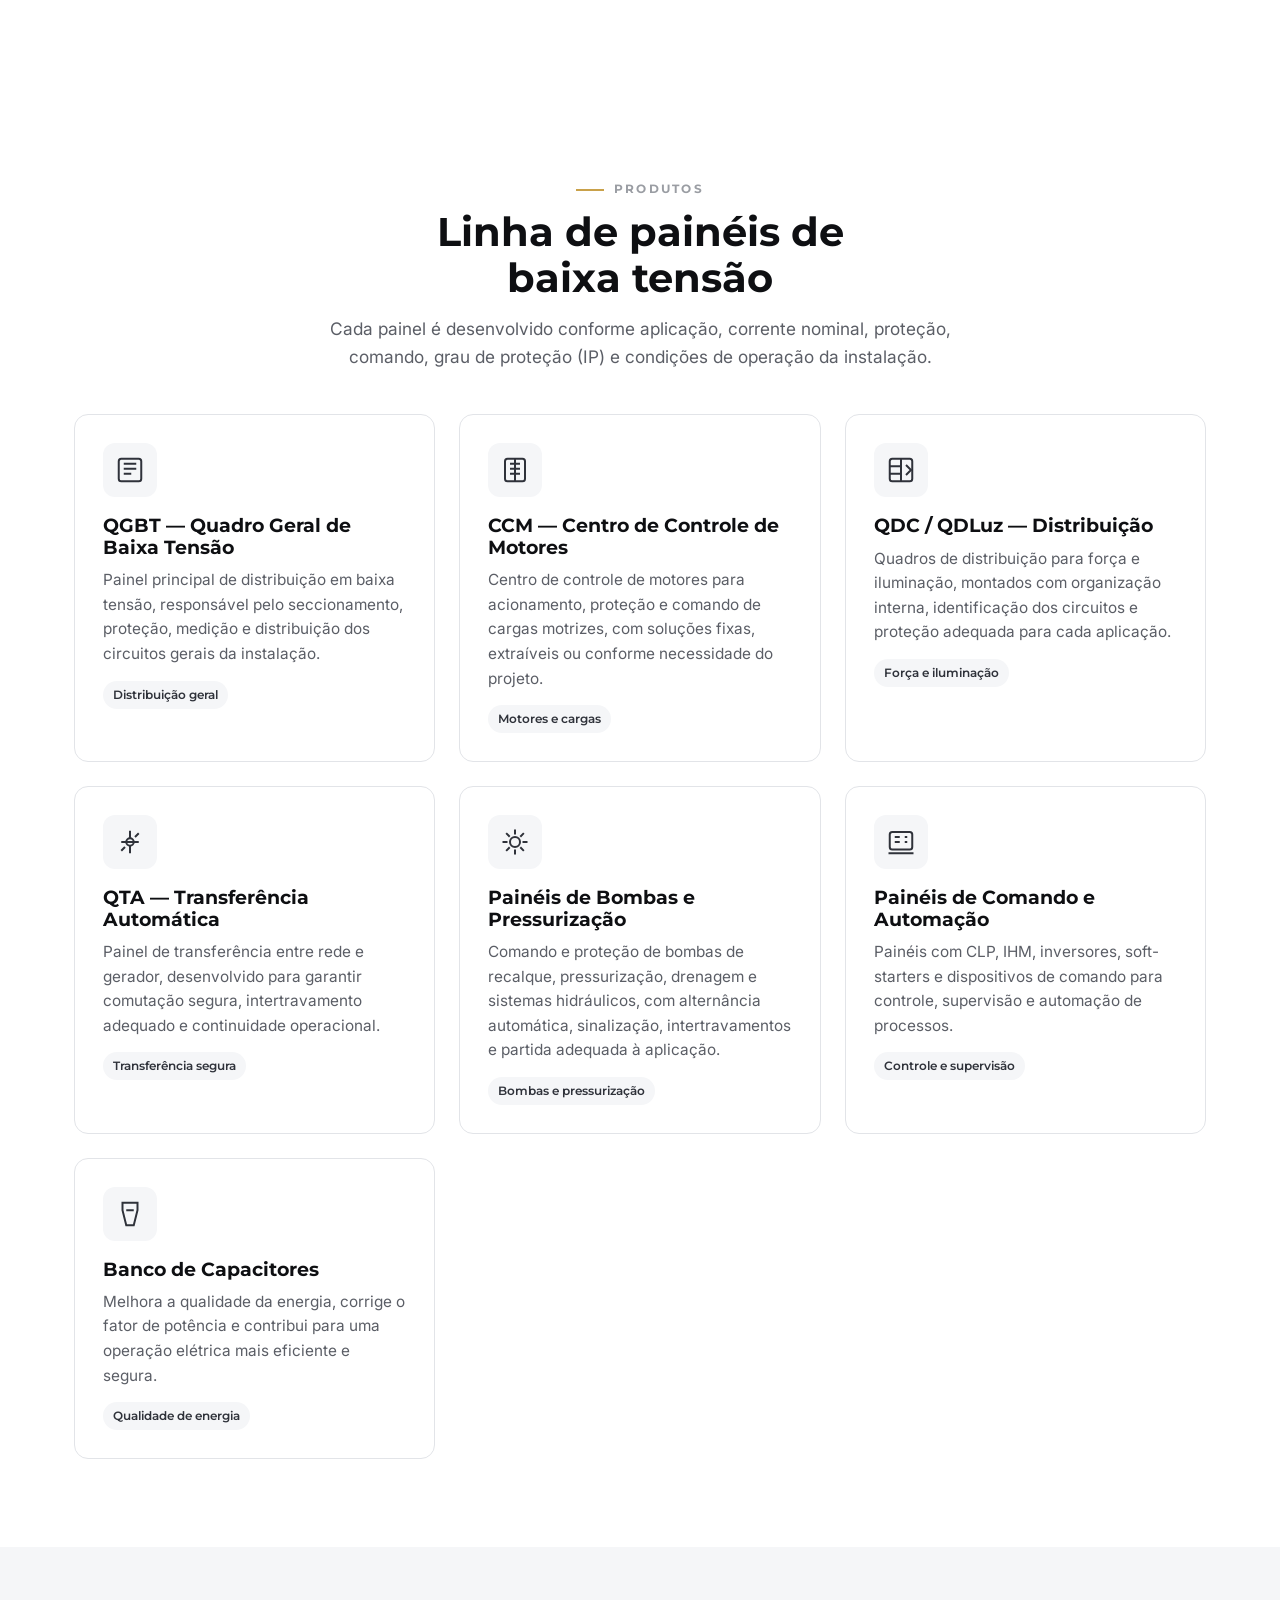
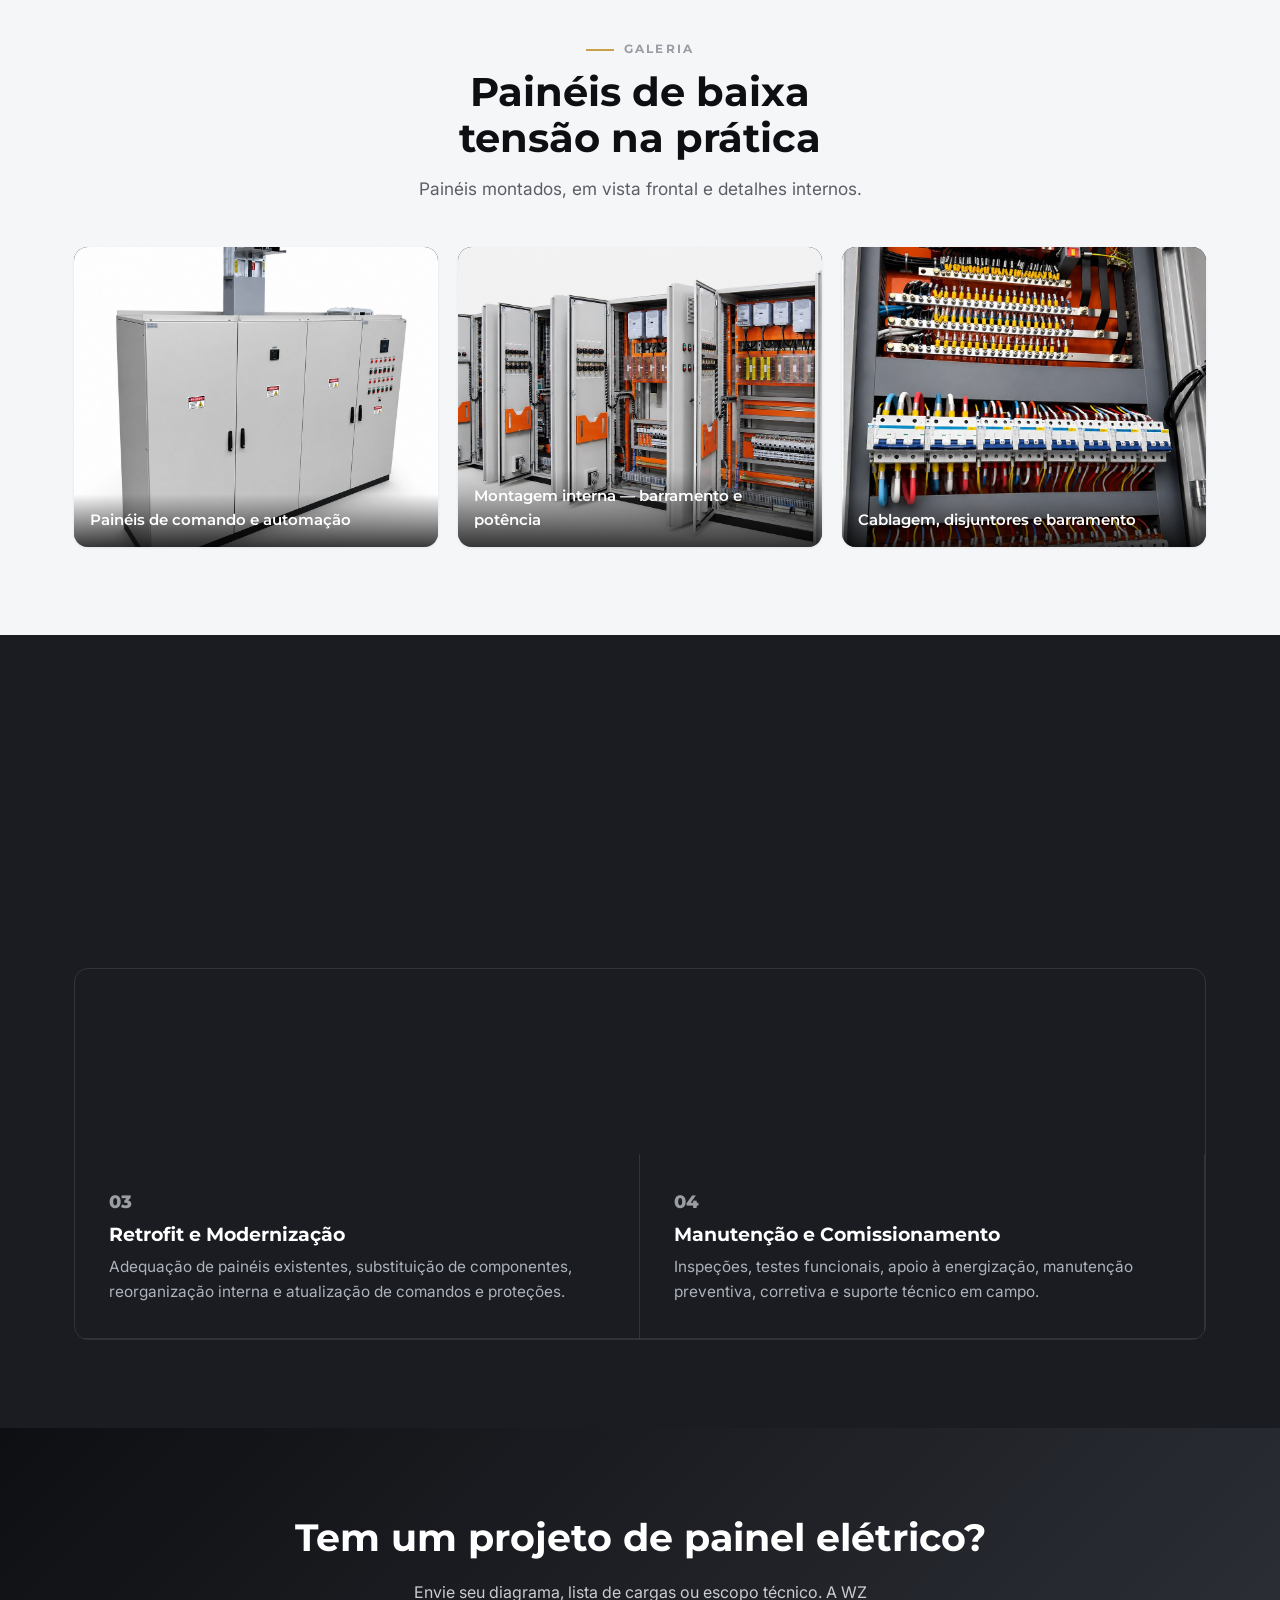
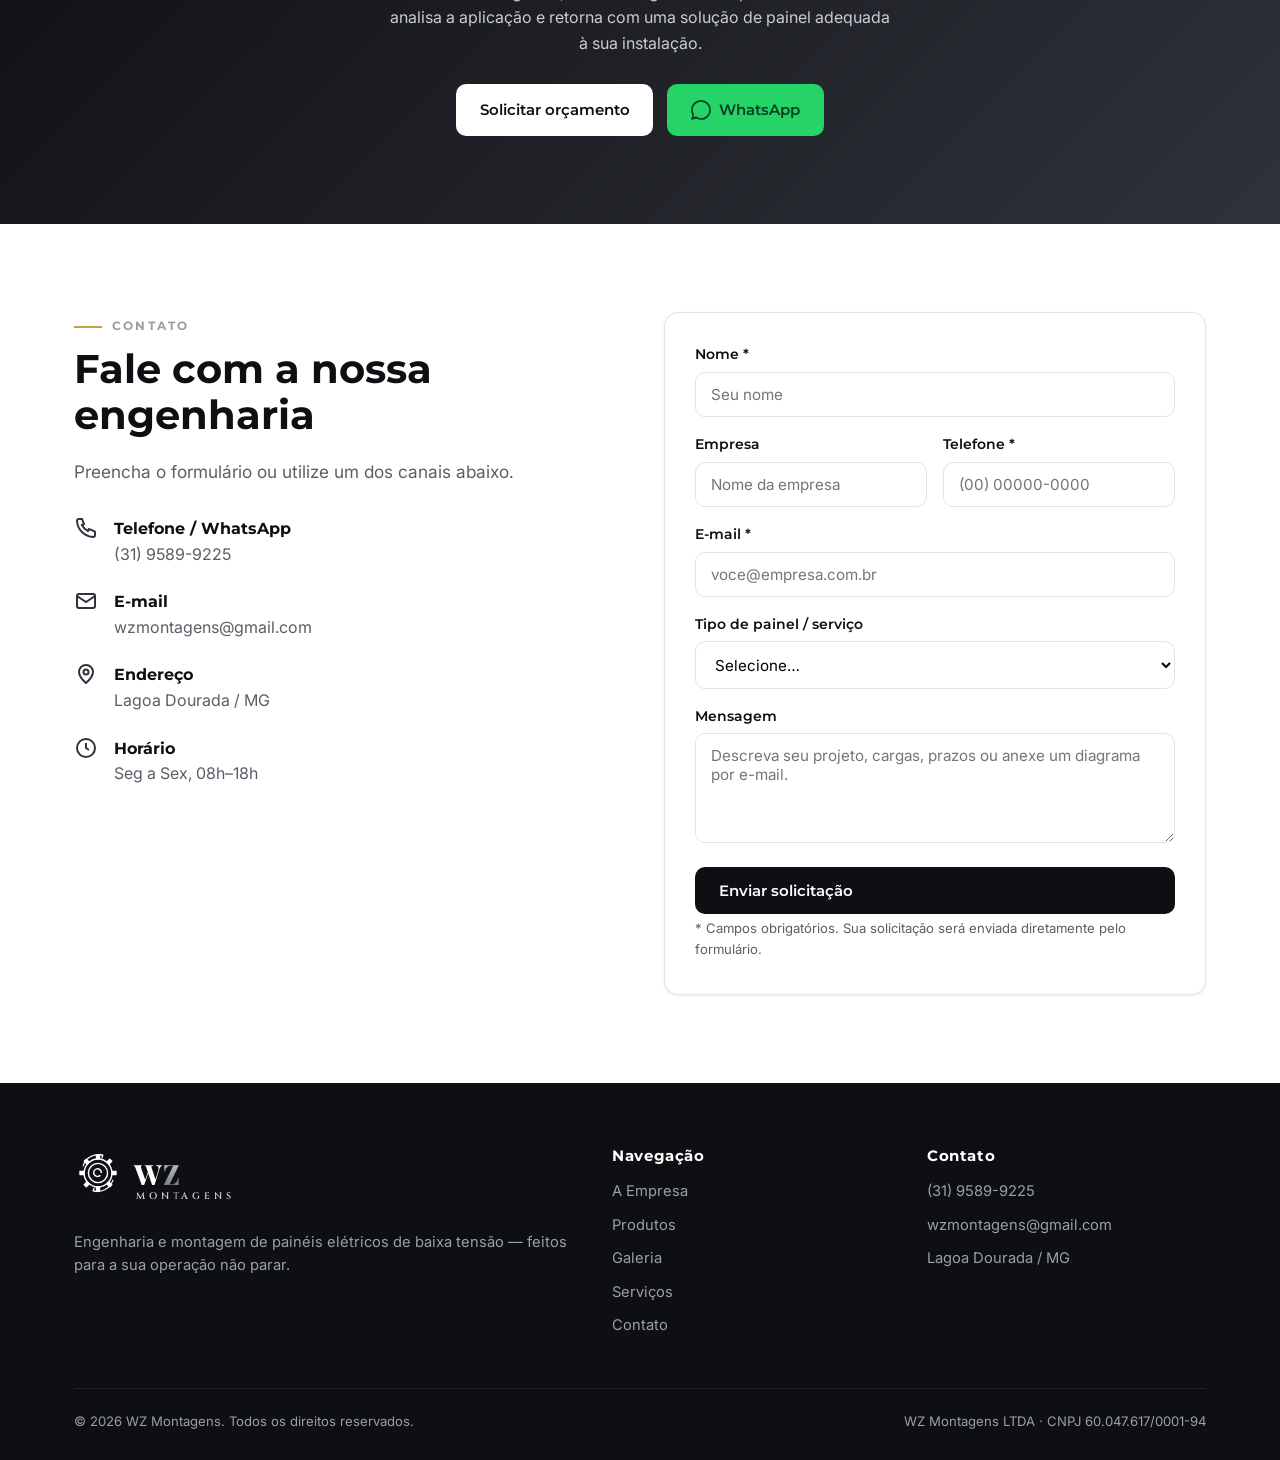
==== commit 23374390: "Adiciona painéis de bombas aos produtos" ====
--- a/index.html
+++ b/index.html
@@ -160,6 +160,13 @@
       </article>
 
       <article class="card reveal">
+        <div class="ico"><svg viewBox="0 0 24 24"><circle cx="12" cy="12" r="4"/><path d="M12 2v4M12 18v4M4.93 4.93l2.83 2.83M16.24 16.24l2.83 2.83M2 12h4M18 12h4M4.93 19.07l2.83-2.83M16.24 7.76l2.83-2.83"/></svg></div>
+        <h3>Painéis de Bombas e Pressurização</h3>
+        <p>Comando e proteção de bombas de recalque, pressurização, drenagem e sistemas hidráulicos, com alternância automática, sinalização, intertravamentos e partida adequada à aplicação.</p>
+        <span class="tag">Bombas e pressurização</span>
+      </article>
+
+      <article class="card reveal">
         <div class="ico"><svg viewBox="0 0 24 24"><rect x="3" y="4" width="18" height="14" rx="2"/><path d="M7 8h4M7 12h4M15 8h2M15 12h2M2 21h20"/></svg></div>
         <h3>Painéis de Comando e Automação</h3>
         <p>Painéis com CLP, IHM, inversores, soft-starters e dispositivos de comando para controle, supervisão e automação de processos.</p>
@@ -293,6 +300,7 @@
           <option>CCM — Centro de Controle de Motores</option>
           <option>QDC / QDLuz — Distribuição</option>
           <option>QTA — Transferência Automática</option>
+          <option>Painéis de Bombas e Pressurização</option>
           <option>Comando e Automação</option>
           <option>Banco de Capacitores</option>
           <option>Manutenção / Retrofit</option>
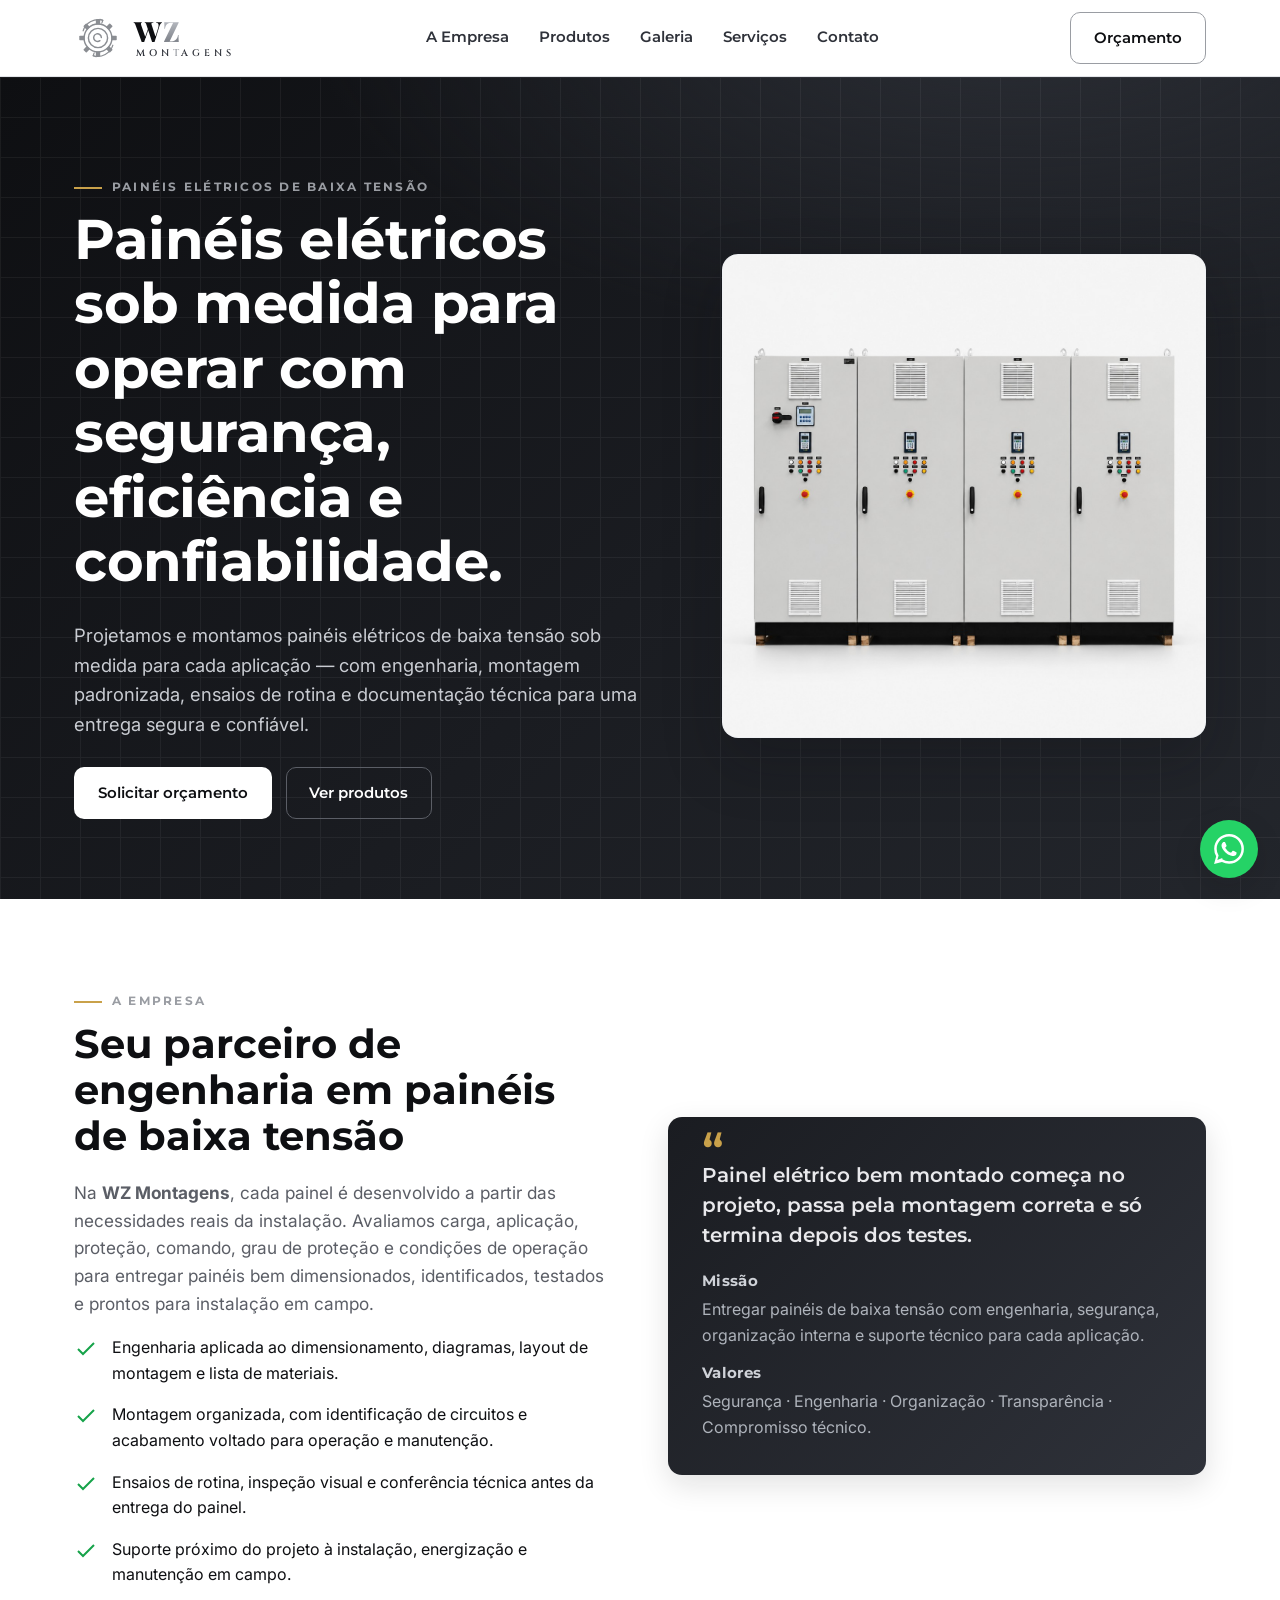
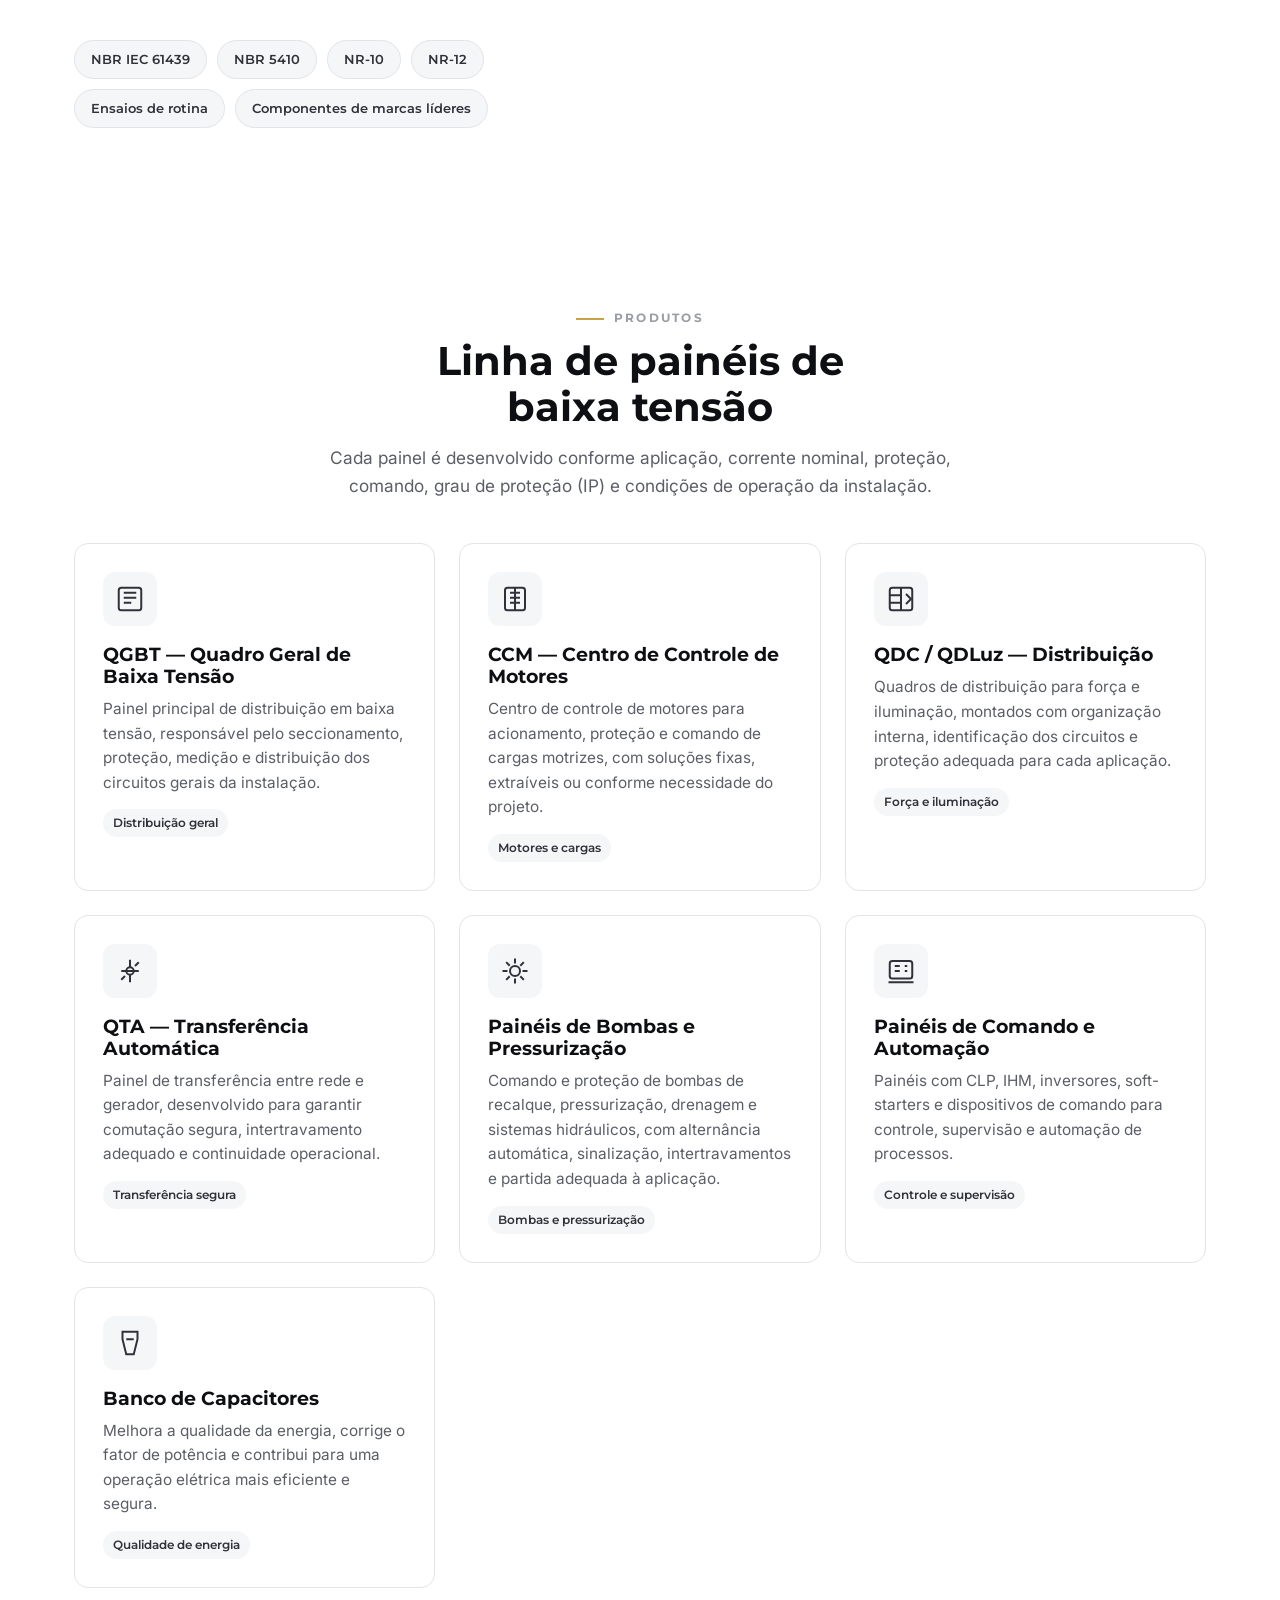
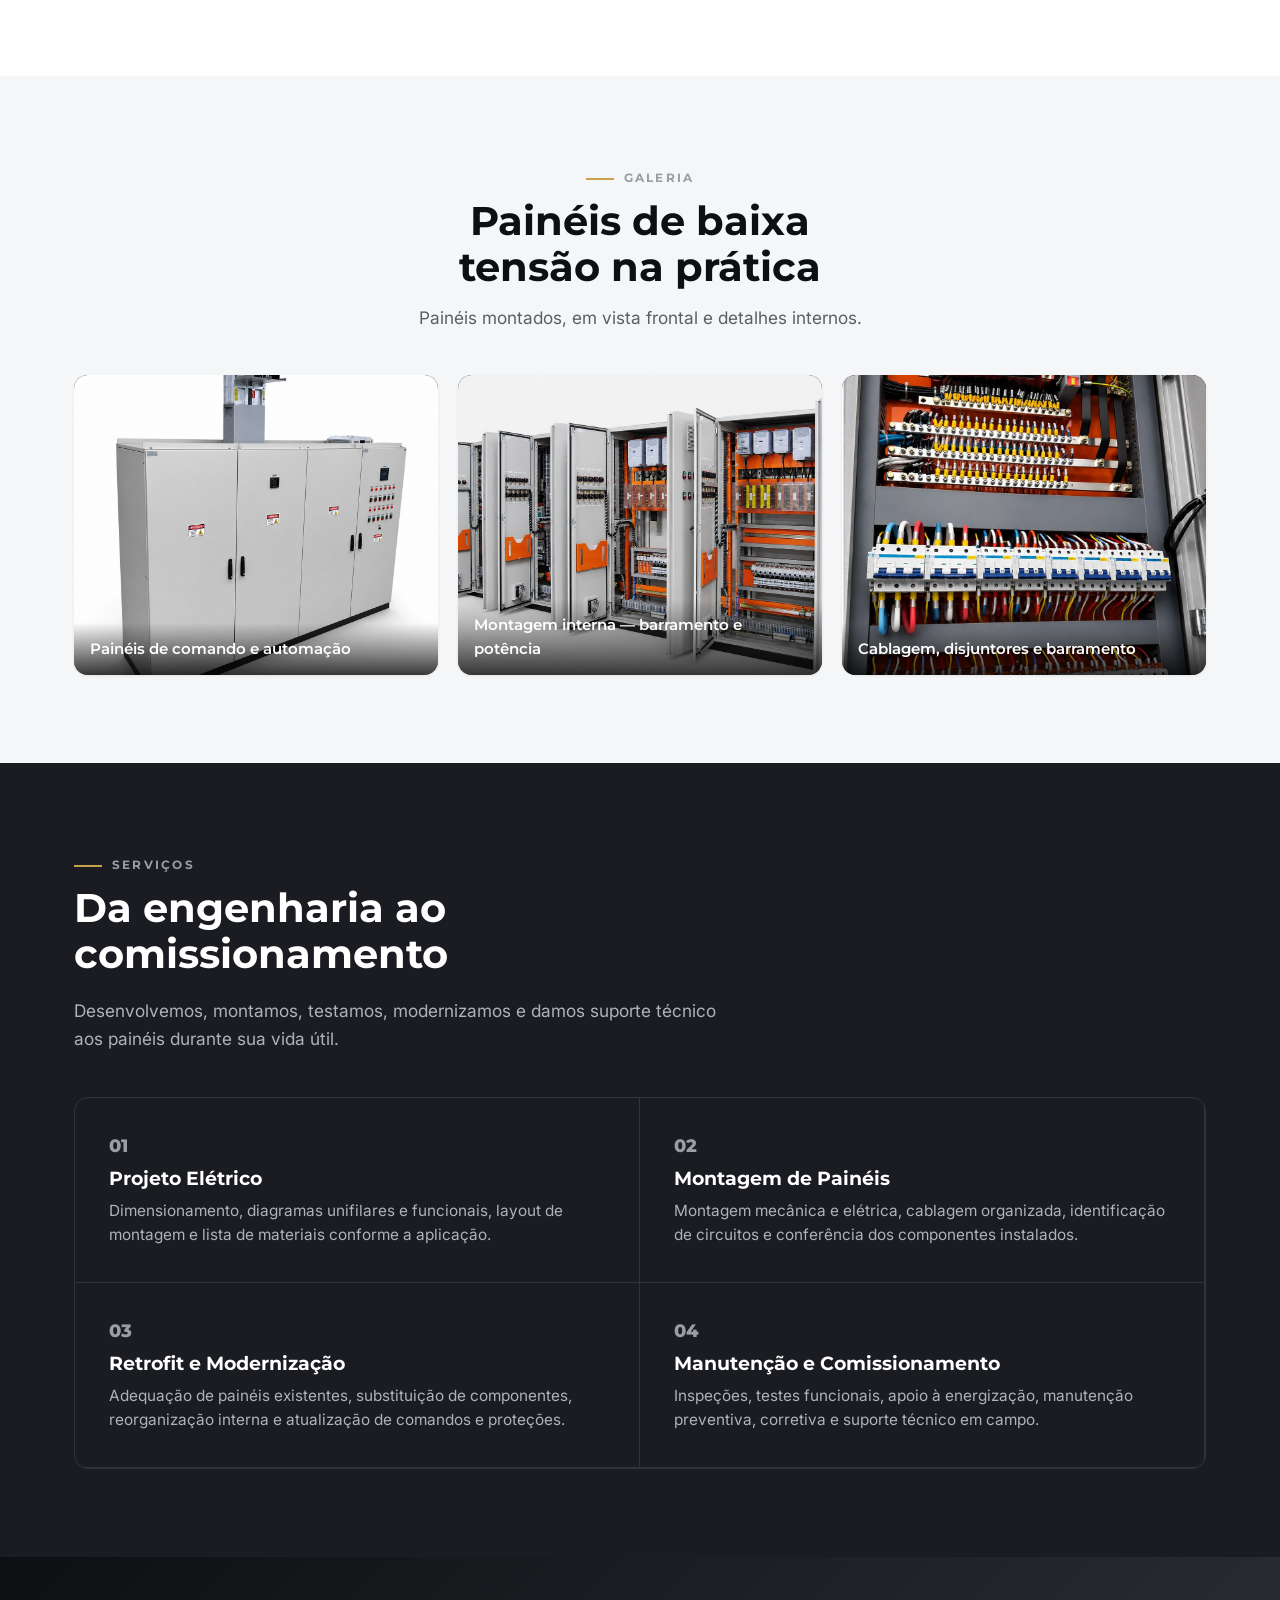
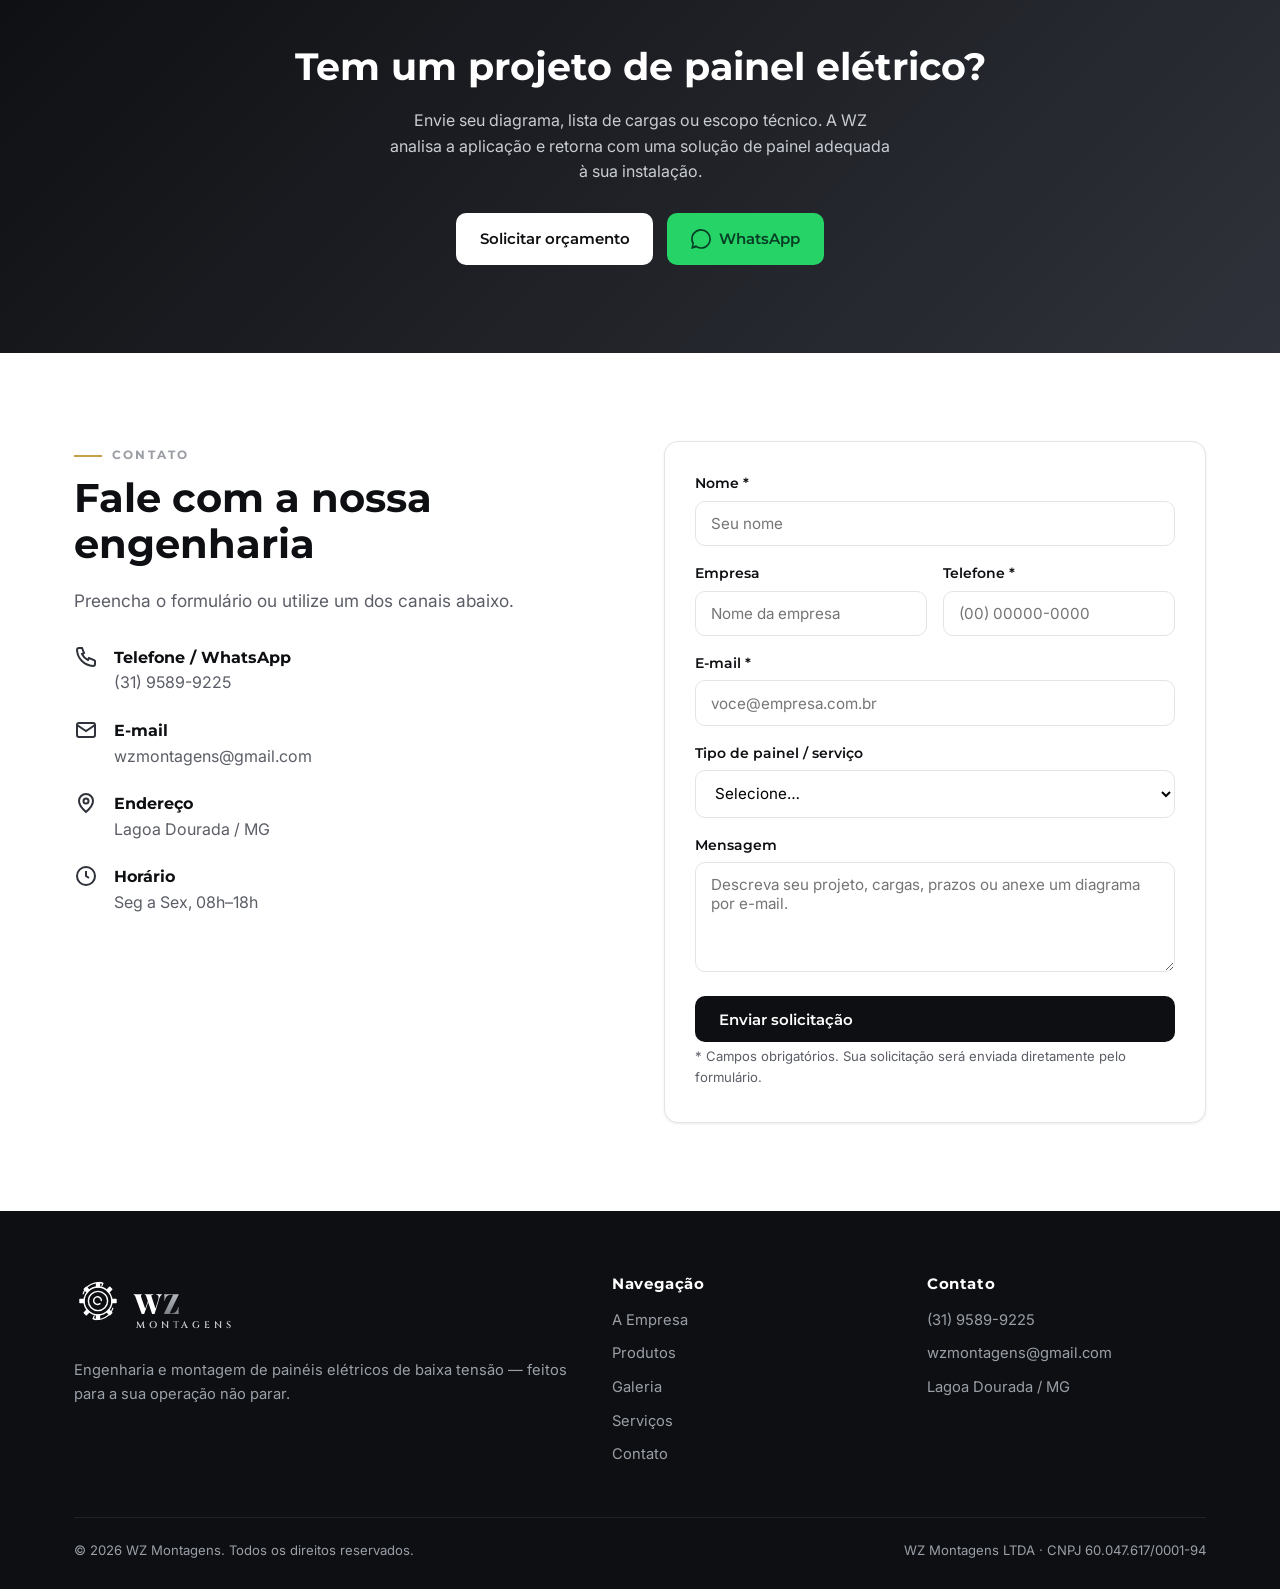
==== commit 37a7b5e5: "Atualiza frase principal do hero" ====
--- a/index.html
+++ b/index.html
@@ -71,7 +71,7 @@
   <div class="wrap">
     <div class="hero-copy reveal">
       <span class="eyebrow">Painéis Elétricos de Baixa Tensão</span>
-      <h1>Mais que painéis: a <span class="hl">energia</span> que mantém a sua produção.</h1>
+      <h1>Painéis elétricos sob medida para operar com segurança, eficiência e confiabilidade.</h1>
       <p>Projetamos e montamos painéis elétricos de baixa tensão sob medida para cada aplicação —
          com engenharia, montagem padronizada, ensaios de rotina e documentação técnica para uma entrega segura e confiável.</p>
       <div class="hero-actions">
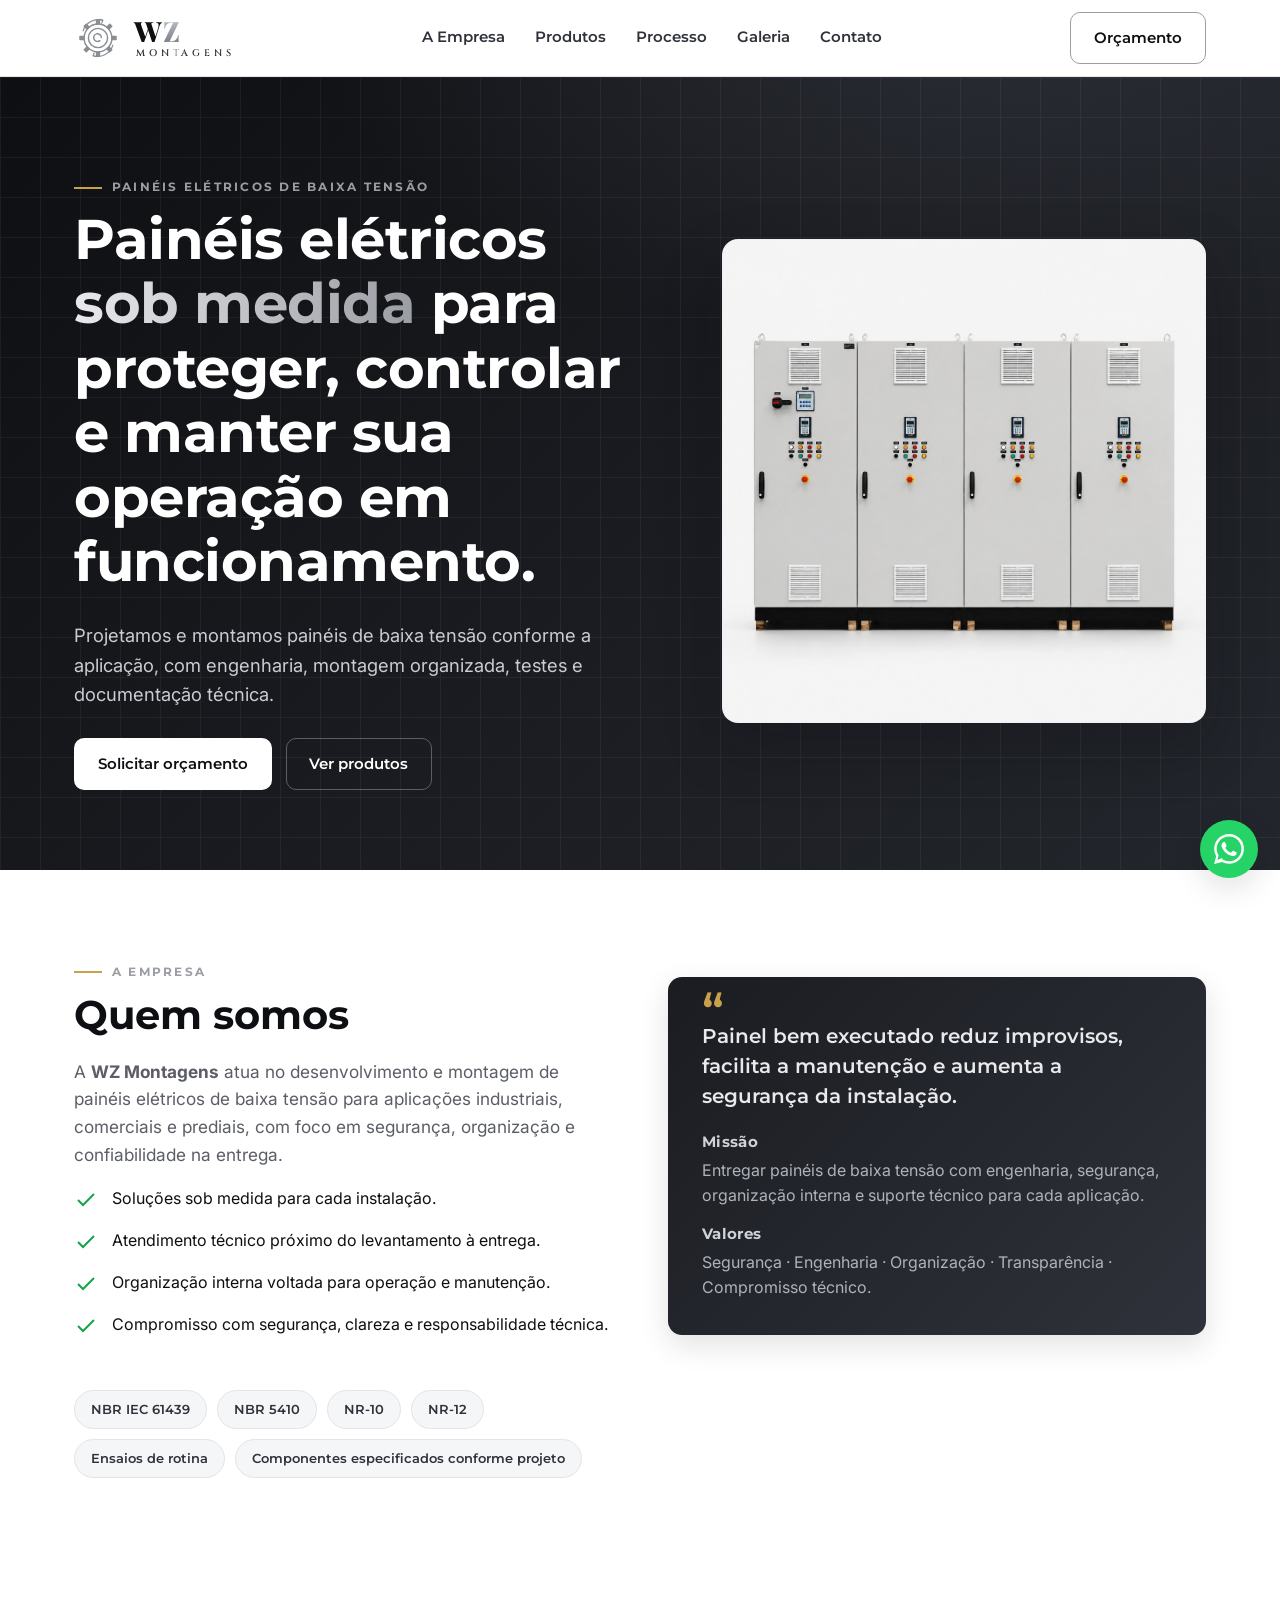
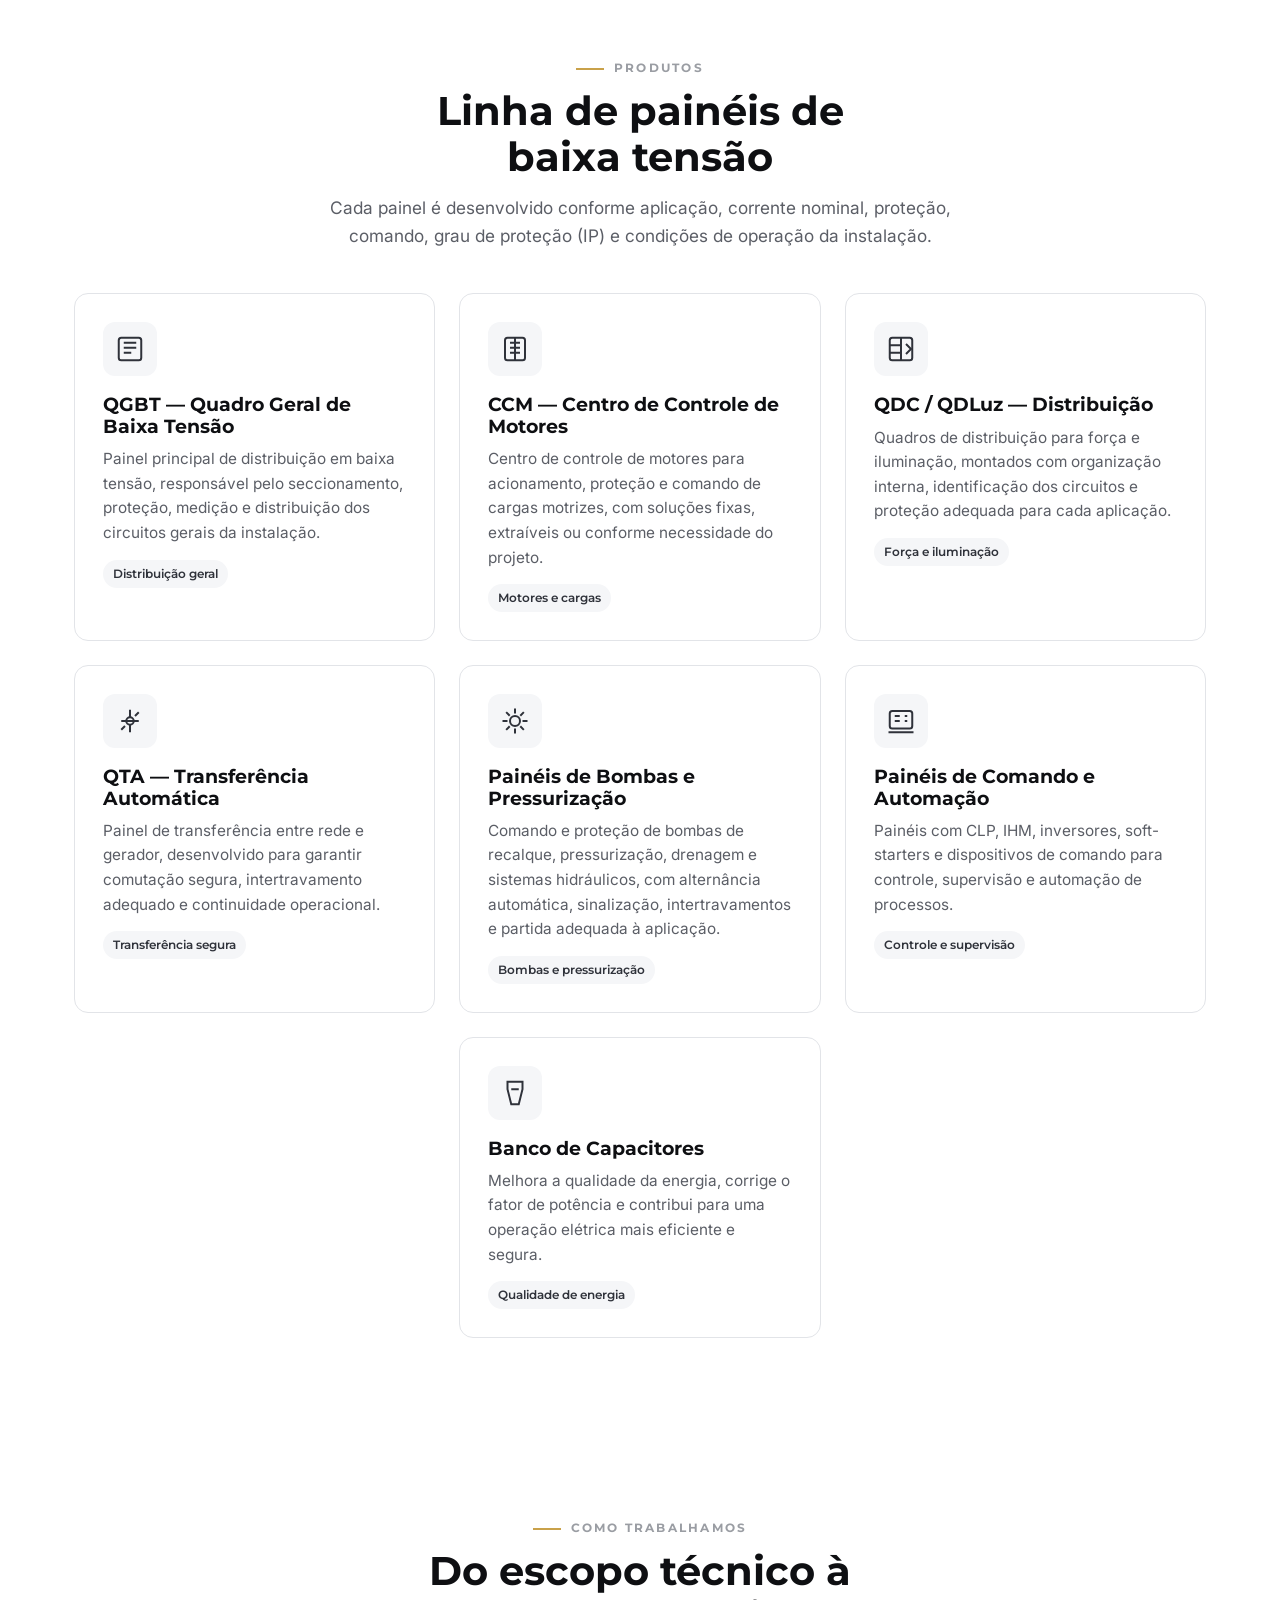
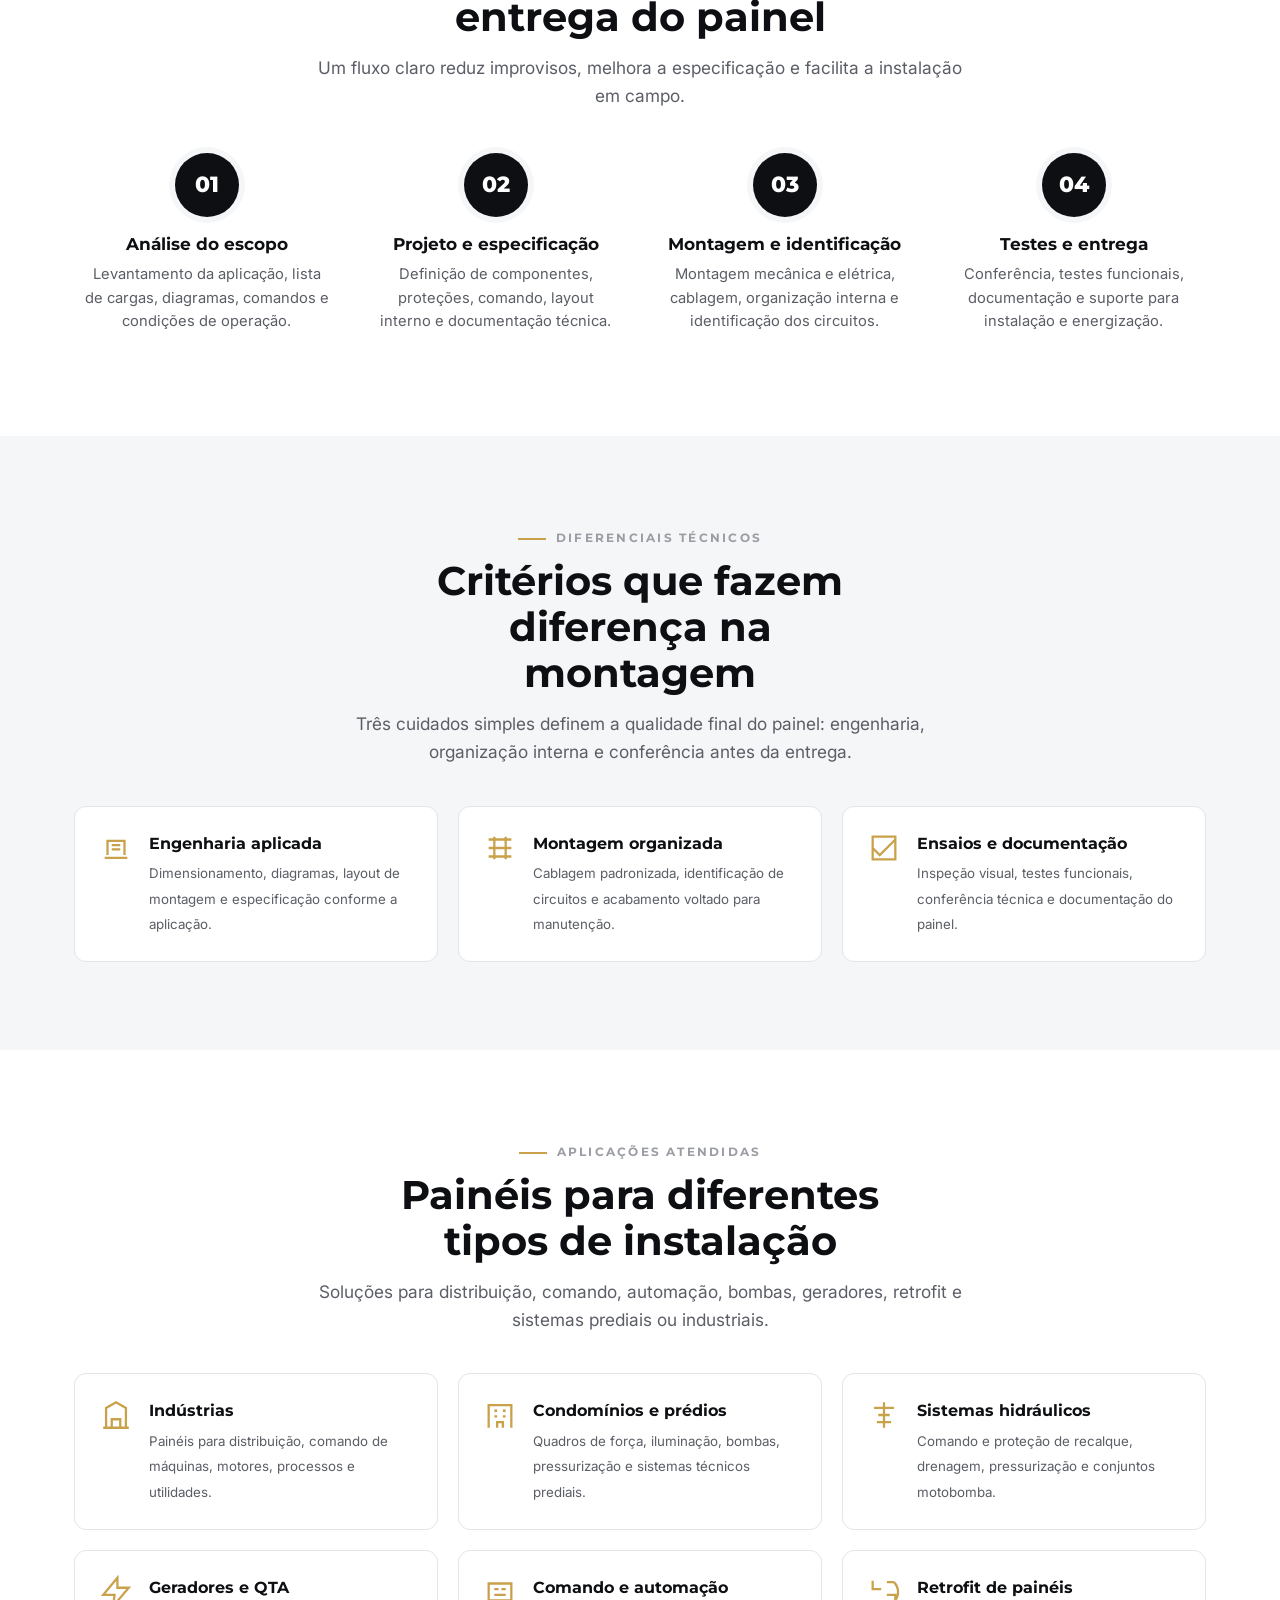
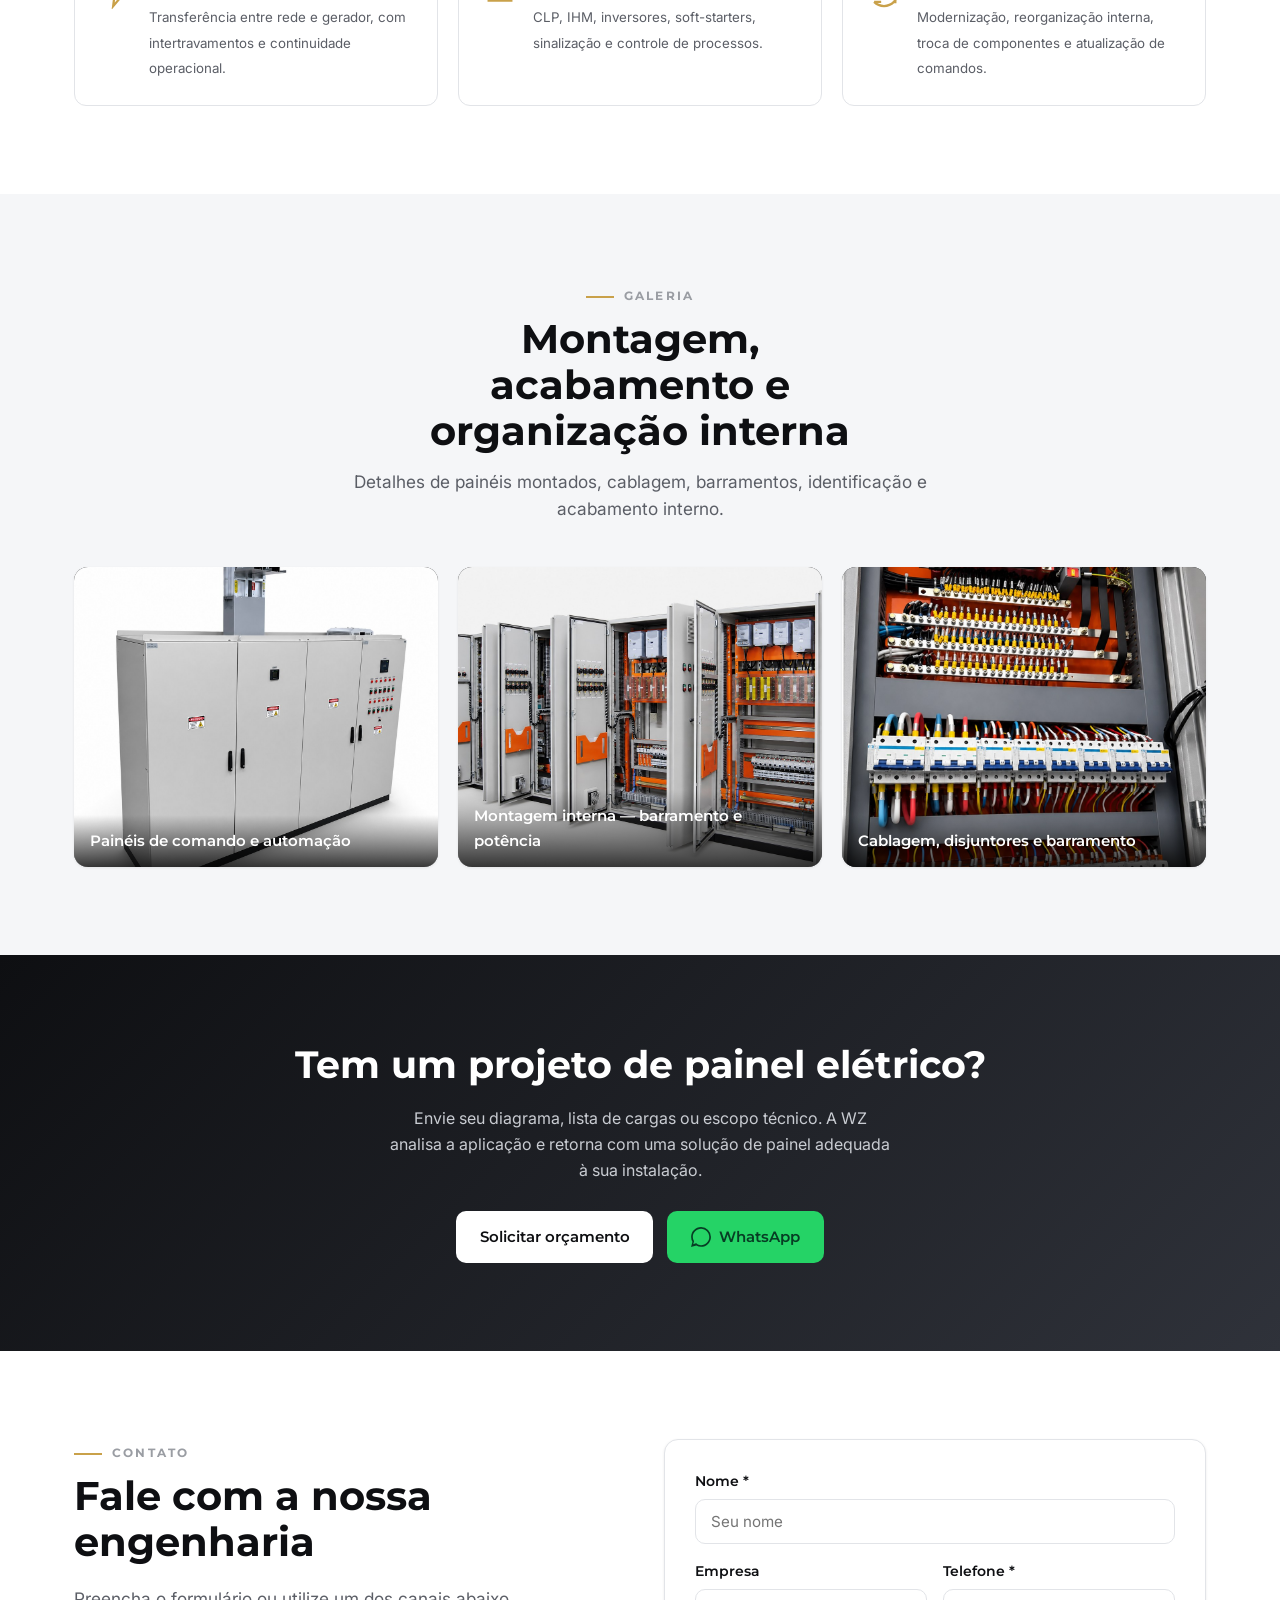
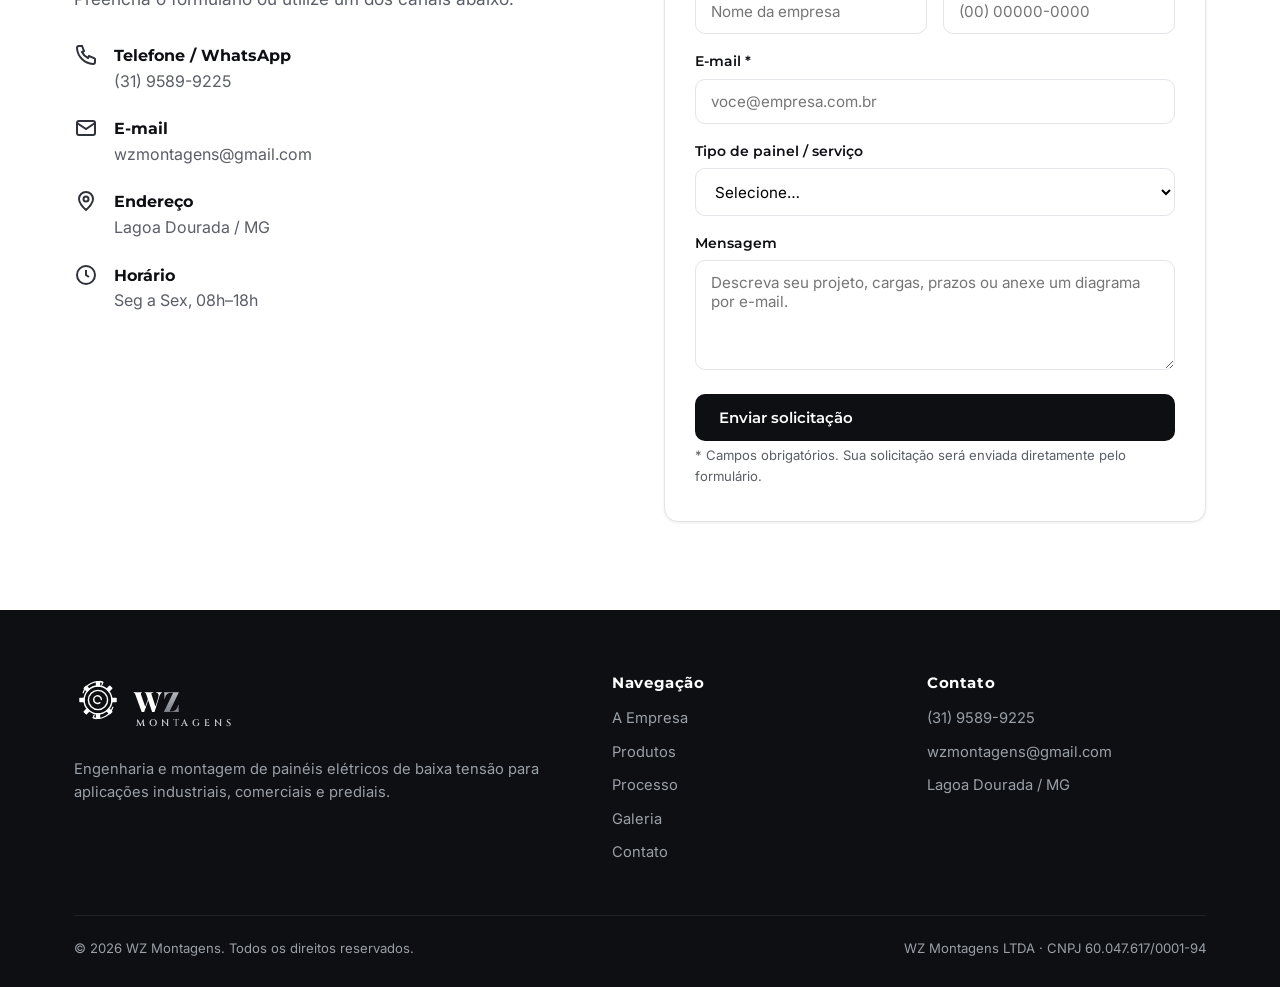
==== commit 50a90fb6: "Ajuste fino: consolida conteudo no HTML, enxuga JS e otimiza logo - Consolida no index.html estatico" ====
--- a/index.html
+++ b/index.html
@@ -51,8 +51,8 @@
     <nav class="nav-links" id="navLinks">
       <a href="#sobre">A Empresa</a>
       <a href="#produtos">Produtos</a>
+      <a href="#processo">Processo</a>
       <a href="#galeria">Galeria</a>
-      <a href="#servicos">Serviços</a>
       <a href="#contato">Contato</a>
     </nav>
     <div class="nav-cta">
@@ -71,9 +71,9 @@
   <div class="wrap">
     <div class="hero-copy reveal">
       <span class="eyebrow">Painéis Elétricos de Baixa Tensão</span>
-      <h1>Painéis elétricos sob medida para operar com segurança, eficiência e confiabilidade.</h1>
-      <p>Projetamos e montamos painéis elétricos de baixa tensão sob medida para cada aplicação —
-         com engenharia, montagem padronizada, ensaios de rotina e documentação técnica para uma entrega segura e confiável.</p>
+      <h1>Painéis elétricos <span class="hl">sob medida</span> para proteger, controlar e manter sua operação em funcionamento.</h1>
+      <p>Projetamos e montamos painéis de baixa tensão conforme a aplicação, com engenharia,
+         montagem organizada, testes e documentação técnica.</p>
       <div class="hero-actions">
         <a href="#contato" class="btn btn-light">Solicitar orçamento</a>
         <a href="#produtos" class="btn btn-ghost" style="color:#fff;border-color:#5b5e66">Ver produtos</a>
@@ -87,22 +87,24 @@
   </div>
 </section>
 
-<!-- ============ ABOUT ============ -->
+<!-- ============ QUEM SOMOS ============ -->
 <section class="about" id="sobre">
   <div class="wrap">
     <div class="reveal">
       <span class="eyebrow">A Empresa</span>
-      <h2 class="section-title">Seu parceiro de engenharia em painéis de baixa tensão</h2>
-      <p class="section-lead">Na <strong>WZ Montagens</strong>, cada painel é desenvolvido a partir das necessidades reais da instalação. Avaliamos carga, aplicação, proteção, comando, grau de proteção e condições de operação para entregar painéis bem dimensionados, identificados, testados e prontos para instalação em campo.</p>
+      <h2 class="section-title">Quem somos</h2>
+      <p class="section-lead">A <strong>WZ Montagens</strong> atua no desenvolvimento e montagem de
+        painéis elétricos de baixa tensão para aplicações industriais, comerciais e prediais, com
+        foco em segurança, organização e confiabilidade na entrega.</p>
       <ul>
-        <li><svg viewBox="0 0 24 24" fill="none" stroke-width="2"><path d="M20 6L9 17l-5-5"/></svg> Engenharia aplicada ao dimensionamento, diagramas, layout de montagem e lista de materiais.</li>
-        <li><svg viewBox="0 0 24 24" fill="none" stroke-width="2"><path d="M20 6L9 17l-5-5"/></svg> Montagem organizada, com identificação de circuitos e acabamento voltado para operação e manutenção.</li>
-        <li><svg viewBox="0 0 24 24" fill="none" stroke-width="2"><path d="M20 6L9 17l-5-5"/></svg> Ensaios de rotina, inspeção visual e conferência técnica antes da entrega do painel.</li>
-        <li><svg viewBox="0 0 24 24" fill="none" stroke-width="2"><path d="M20 6L9 17l-5-5"/></svg> Suporte próximo do projeto à instalação, energização e manutenção em campo.</li>
+        <li><svg viewBox="0 0 24 24" fill="none" stroke-width="2"><path d="M20 6L9 17l-5-5"/></svg> Soluções sob medida para cada instalação.</li>
+        <li><svg viewBox="0 0 24 24" fill="none" stroke-width="2"><path d="M20 6L9 17l-5-5"/></svg> Atendimento técnico próximo do levantamento à entrega.</li>
+        <li><svg viewBox="0 0 24 24" fill="none" stroke-width="2"><path d="M20 6L9 17l-5-5"/></svg> Organização interna voltada para operação e manutenção.</li>
+        <li><svg viewBox="0 0 24 24" fill="none" stroke-width="2"><path d="M20 6L9 17l-5-5"/></svg> Compromisso com segurança, clareza e responsabilidade técnica.</li>
       </ul>
     </div>
     <div class="about-visual reveal">
-      <p class="about-quote">Painel elétrico bem montado começa no projeto, passa pela montagem correta e só termina depois dos testes.</p>
+      <p class="about-quote">Painel bem executado reduz improvisos, facilita a manutenção e aumenta a segurança da instalação.</p>
       <h3 style="margin-top:22px;font-size:.95rem;color:var(--silver-light);letter-spacing:.02em">Missão</h3>
       <p style="color:#aeb3bb">Entregar painéis de baixa tensão com engenharia, segurança, organização interna e suporte técnico para cada aplicação.</p>
       <h3 style="font-size:.95rem;color:var(--silver-light);letter-spacing:.02em">Valores</h3>
@@ -116,7 +118,7 @@
       <span class="pill">NR-10</span>
       <span class="pill">NR-12</span>
       <span class="pill">Ensaios de rotina</span>
-      <span class="pill">Componentes de marcas líderes</span>
+      <span class="pill">Componentes especificados conforme projeto</span>
     </div>
   </div>
 </section>
@@ -184,13 +186,65 @@
   </div>
 </section>
 
+<!-- ============ PROCESSO ============ -->
+<section class="process" id="processo">
+  <div class="wrap">
+    <div class="center reveal" style="margin:0 auto;max-width:760px">
+      <span class="eyebrow">Como trabalhamos</span>
+      <h2 class="section-title" style="margin:0 auto">Do escopo técnico à entrega do painel</h2>
+      <p class="section-lead" style="margin:14px auto 0">Um fluxo claro reduz improvisos, melhora a especificação e facilita a instalação em campo.</p>
+    </div>
+    <div class="steps">
+      <div class="step reveal"><div class="dot">01</div><h3>Análise do escopo</h3><p>Levantamento da aplicação, lista de cargas, diagramas, comandos e condições de operação.</p></div>
+      <div class="step reveal"><div class="dot">02</div><h3>Projeto e especificação</h3><p>Definição de componentes, proteções, comando, layout interno e documentação técnica.</p></div>
+      <div class="step reveal"><div class="dot">03</div><h3>Montagem e identificação</h3><p>Montagem mecânica e elétrica, cablagem, organização interna e identificação dos circuitos.</p></div>
+      <div class="step reveal"><div class="dot">04</div><h3>Testes e entrega</h3><p>Conferência, testes funcionais, documentação e suporte para instalação e energização.</p></div>
+    </div>
+  </div>
+</section>
+
+<!-- ============ DIFERENCIAIS ============ -->
+<section class="standards" id="diferenciais">
+  <div class="wrap">
+    <div class="center reveal" style="margin:0 auto;max-width:760px">
+      <span class="eyebrow">Diferenciais técnicos</span>
+      <h2 class="section-title" style="margin:0 auto">Critérios que fazem diferença na montagem</h2>
+      <p class="section-lead" style="margin:14px auto 0">Três cuidados simples definem a qualidade final do painel: engenharia, organização interna e conferência antes da entrega.</p>
+    </div>
+    <div class="norm-grid">
+      <div class="norm reveal"><svg viewBox="0 0 24 24"><path d="M4 19h16M6 17V7h12v10M9 10h6M9 13h6"/></svg><div><b>Engenharia aplicada</b><small>Dimensionamento, diagramas, layout de montagem e especificação conforme a aplicação.</small></div></div>
+      <div class="norm reveal"><svg viewBox="0 0 24 24"><path d="M4 6h16M4 12h16M4 18h16M8 4v16M16 4v16"/></svg><div><b>Montagem organizada</b><small>Cablagem padronizada, identificação de circuitos e acabamento voltado para manutenção.</small></div></div>
+      <div class="norm reveal"><svg viewBox="0 0 24 24"><path d="M20 6L9 17l-5-5"/><path d="M4 4h16v16H4z"/></svg><div><b>Ensaios e documentação</b><small>Inspeção visual, testes funcionais, conferência técnica e documentação do painel.</small></div></div>
+    </div>
+  </div>
+</section>
+
+<!-- ============ APLICAÇÕES ============ -->
+<section class="standards" id="aplicacoes" style="background:#fff">
+  <div class="wrap">
+    <div class="center reveal" style="margin:0 auto;max-width:760px">
+      <span class="eyebrow">Aplicações atendidas</span>
+      <h2 class="section-title" style="margin:0 auto">Painéis para diferentes tipos de instalação</h2>
+      <p class="section-lead" style="margin:14px auto 0">Soluções para distribuição, comando, automação, bombas, geradores, retrofit e sistemas prediais ou industriais.</p>
+    </div>
+    <div class="norm-grid">
+      <div class="norm reveal"><svg viewBox="0 0 24 24"><path d="M3 21h18M5 21V7l7-4 7 4v14M9 21v-6h6v6"/></svg><div><b>Indústrias</b><small>Painéis para distribuição, comando de máquinas, motores, processos e utilidades.</small></div></div>
+      <div class="norm reveal"><svg viewBox="0 0 24 24"><path d="M4 21V5h16v16M8 9h2M14 9h2M8 13h2M14 13h2M10 21v-4h4v4"/></svg><div><b>Condomínios e prédios</b><small>Quadros de força, iluminação, bombas, pressurização e sistemas técnicos prediais.</small></div></div>
+      <div class="norm reveal"><svg viewBox="0 0 24 24"><path d="M12 3v18M5 7h14M7 17h10M8 12h8"/></svg><div><b>Sistemas hidráulicos</b><small>Comando e proteção de recalque, drenagem, pressurização e conjuntos motobomba.</small></div></div>
+      <div class="norm reveal"><svg viewBox="0 0 24 24"><path d="M13 2L3 14h8l-1 8 11-13h-8z"/></svg><div><b>Geradores e QTA</b><small>Transferência entre rede e gerador, com intertravamentos e continuidade operacional.</small></div></div>
+      <div class="norm reveal"><svg viewBox="0 0 24 24"><path d="M4 6h16v12H4zM8 10h3M13 10h3M8 14h8"/></svg><div><b>Comando e automação</b><small>CLP, IHM, inversores, soft-starters, sinalização e controle de processos.</small></div></div>
+      <div class="norm reveal"><svg viewBox="0 0 24 24"><path d="M4 4v6h6M20 20v-6h-6M5 19A9 9 0 0 0 19 5M19 5h-5M5 19h5"/></svg><div><b>Retrofit de painéis</b><small>Modernização, reorganização interna, troca de componentes e atualização de comandos.</small></div></div>
+    </div>
+  </div>
+</section>
+
 <!-- ============ GALLERY ============ -->
 <section class="gallery" id="galeria">
   <div class="wrap">
     <div class="center reveal" style="margin:0 auto;max-width:680px">
       <span class="eyebrow">Galeria</span>
-      <h2 class="section-title" style="margin:0 auto">Painéis de baixa tensão na prática</h2>
-      <p class="section-lead" style="margin:14px auto 0">Painéis montados, em vista frontal e detalhes internos.</p>
+      <h2 class="section-title" style="margin:0 auto">Montagem, acabamento e organização interna</h2>
+      <p class="section-lead" style="margin:14px auto 0">Detalhes de painéis montados, cablagem, barramentos, identificação e acabamento interno.</p>
     </div>
     <div class="gallery-grid">
       <figure class="reveal">
@@ -215,23 +269,6 @@
   </div>
 </section>
 
-<!-- ============ SERVICES ============ -->
-<section class="services" id="servicos">
-  <div class="wrap">
-    <div class="reveal">
-      <span class="eyebrow">Serviços</span>
-      <h2 class="section-title" style="color:#fff">Da engenharia ao comissionamento</h2>
-      <p class="section-lead">Desenvolvemos, montamos, testamos, modernizamos e damos suporte técnico aos painéis durante sua vida útil.</p>
-    </div>
-    <div class="svc-grid">
-      <div class="svc reveal"><div class="n">01</div><h3>Projeto Elétrico</h3><p>Dimensionamento, diagramas unifilares e funcionais, layout de montagem e lista de materiais conforme a aplicação.</p></div>
-      <div class="svc reveal"><div class="n">02</div><h3>Montagem de Painéis</h3><p>Montagem mecânica e elétrica, cablagem organizada, identificação de circuitos e conferência dos componentes instalados.</p></div>
-      <div class="svc reveal"><div class="n">03</div><h3>Retrofit e Modernização</h3><p>Adequação de painéis existentes, substituição de componentes, reorganização interna e atualização de comandos e proteções.</p></div>
-      <div class="svc reveal"><div class="n">04</div><h3>Manutenção e Comissionamento</h3><p>Inspeções, testes funcionais, apoio à energização, manutenção preventiva, corretiva e suporte técnico em campo.</p></div>
-    </div>
-  </div>
-</section>
-
 <!-- ============ CTA BAND ============ -->
 <section class="cta-band">
   <div class="wrap reveal">
@@ -329,15 +366,15 @@
             <span class="sub">MON<span class="t">T</span>AGENS</span>
           </span>
         </span>
-        <p style="margin-top:16px">Engenharia e montagem de painéis elétricos de baixa tensão — feitos para a sua operação não parar.</p>
+        <p style="margin-top:16px">Engenharia e montagem de painéis elétricos de baixa tensão para aplicações industriais, comerciais e prediais.</p>
       </div>
       <div>
         <h4>Navegação</h4>
         <ul>
           <li><a href="#sobre">A Empresa</a></li>
           <li><a href="#produtos">Produtos</a></li>
+          <li><a href="#processo">Processo</a></li>
           <li><a href="#galeria">Galeria</a></li>
-          <li><a href="#servicos">Serviços</a></li>
           <li><a href="#contato">Contato</a></li>
         </ul>
       </div>
@@ -364,4 +401,4 @@
 
 <script src="assets/js/main.js"></script>
 </body>
-</html>+</html>
--- a/assets/css/styles.css
+++ b/assets/css/styles.css
@@ -152,7 +152,8 @@
 
 /* ---------- Products ---------- */
 .products{background:#fff}
-.cards{display:grid;grid-template-columns:repeat(3,1fr);gap:24px;margin-top:44px}
+.cards{display:flex;flex-wrap:wrap;justify-content:center;gap:24px;margin-top:44px}
+.cards .card{flex:1 1 300px;max-width:362px}
 .card{
   border:1px solid var(--line);border-radius:var(--radius);padding:28px;background:#fff;
   transition:.2s;position:relative;overflow:hidden;
@@ -245,6 +246,9 @@
 /* ---------- Reveal animation ---------- */
 .reveal{opacity:0;transform:translateY(24px);transition:.6s cubic-bezier(.2,.7,.2,1)}
 .reveal.in{opacity:1;transform:none}
+@media(prefers-reduced-motion:reduce){
+  .reveal{opacity:1!important;transform:none!important;transition:none!important}
+}
 
 /* ---------- Intro / splash da logo ---------- */
 #intro{
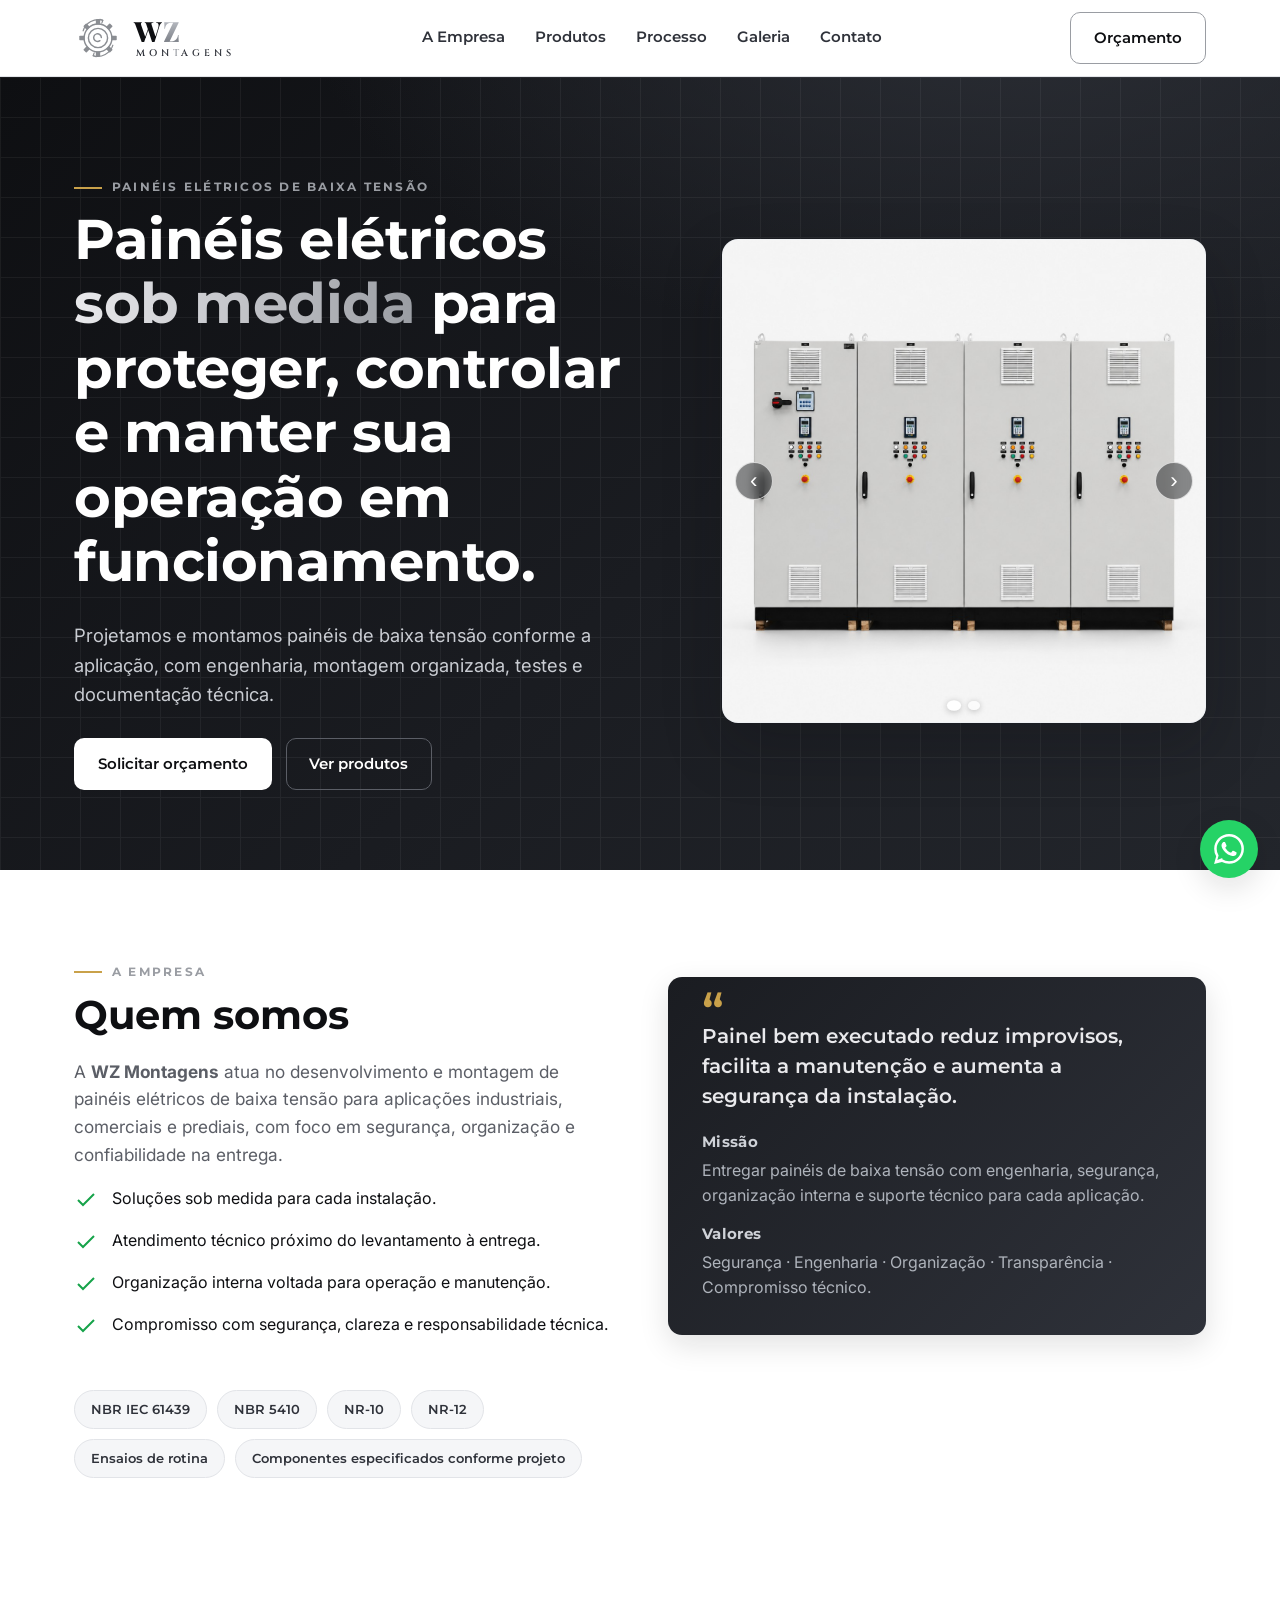
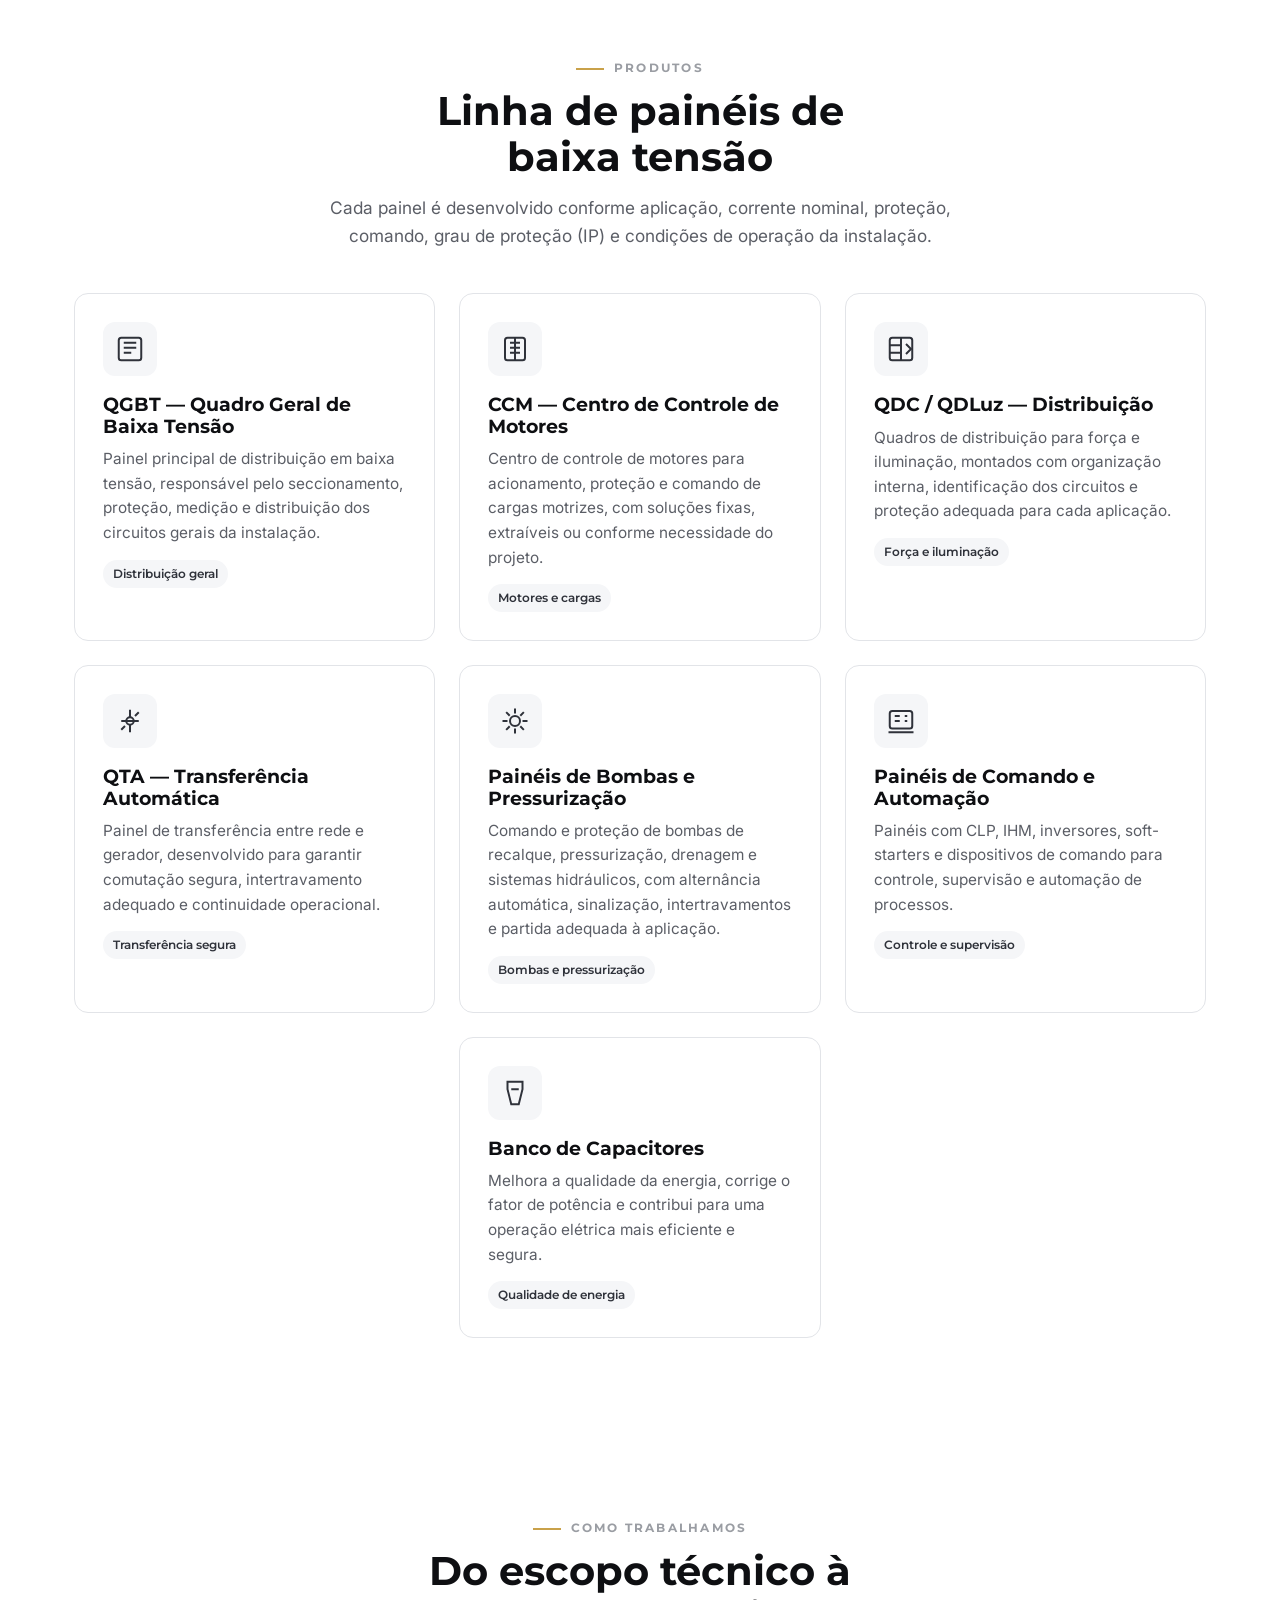
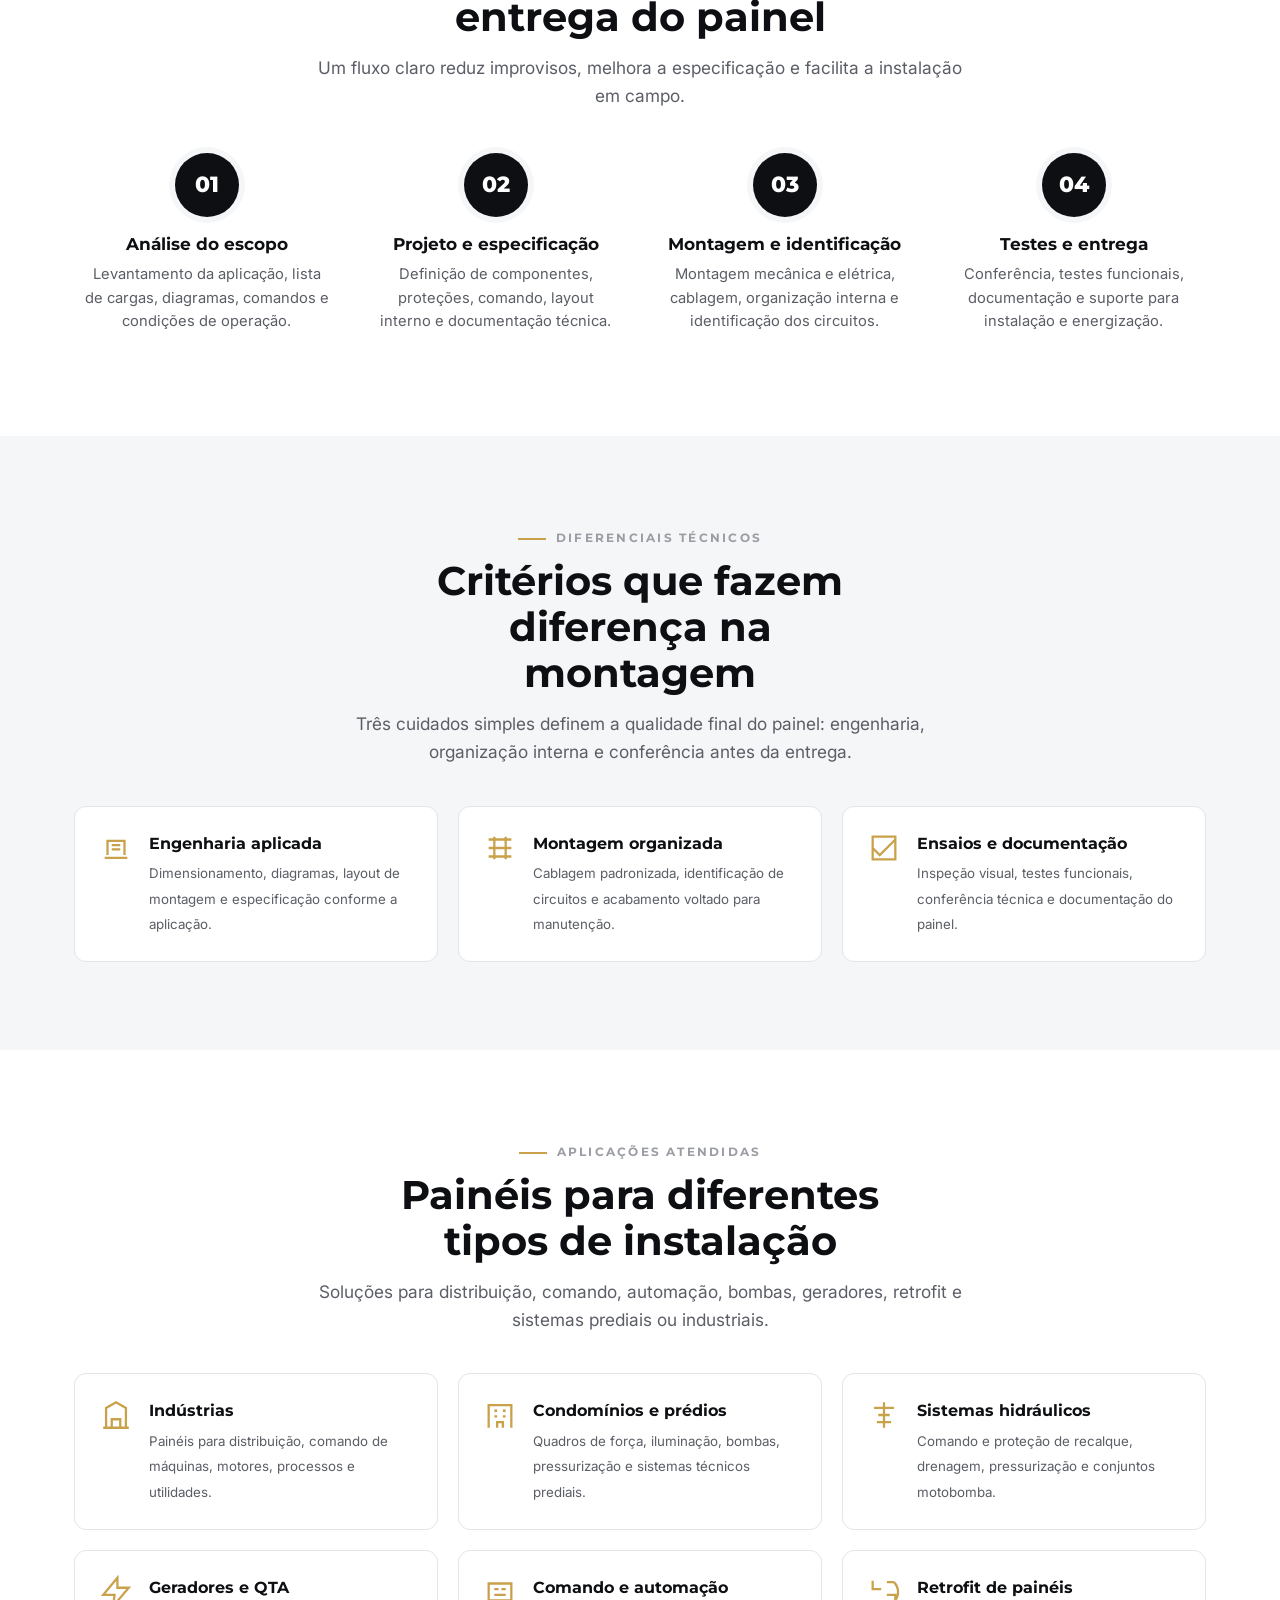
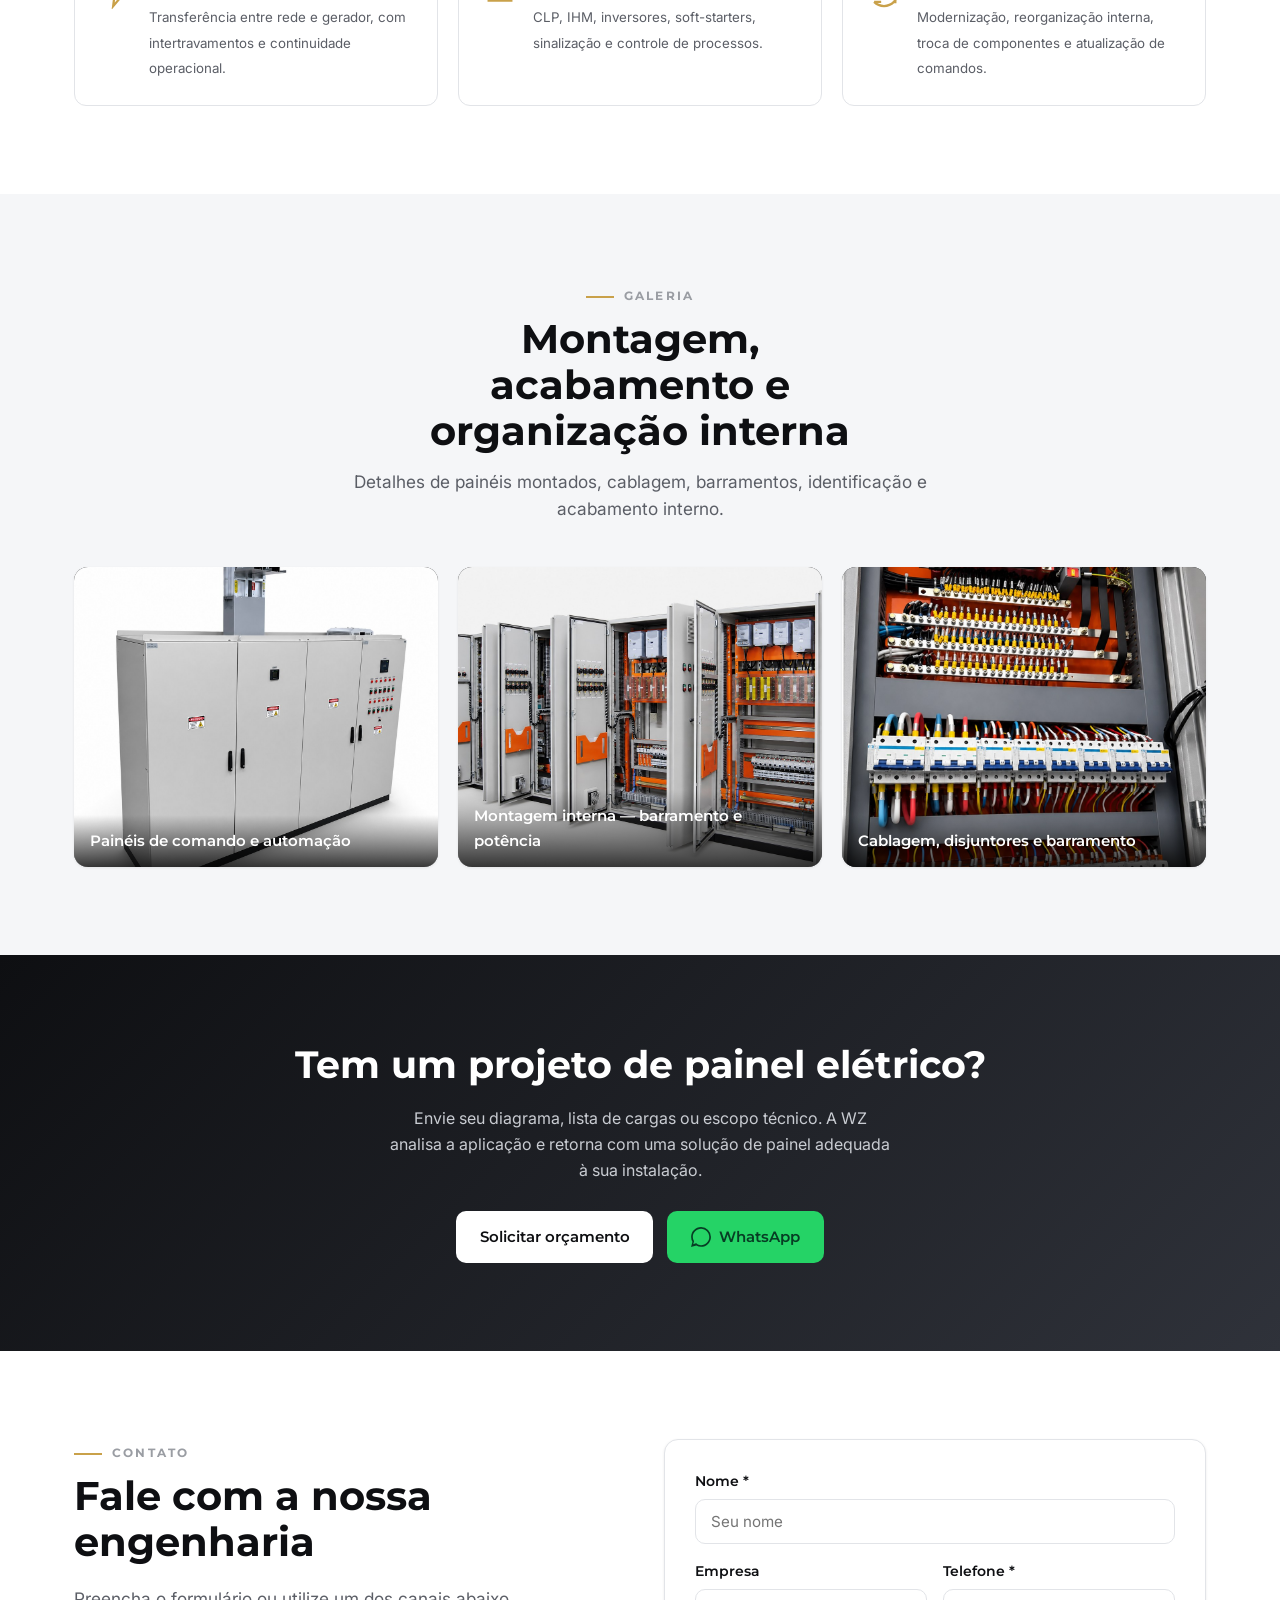
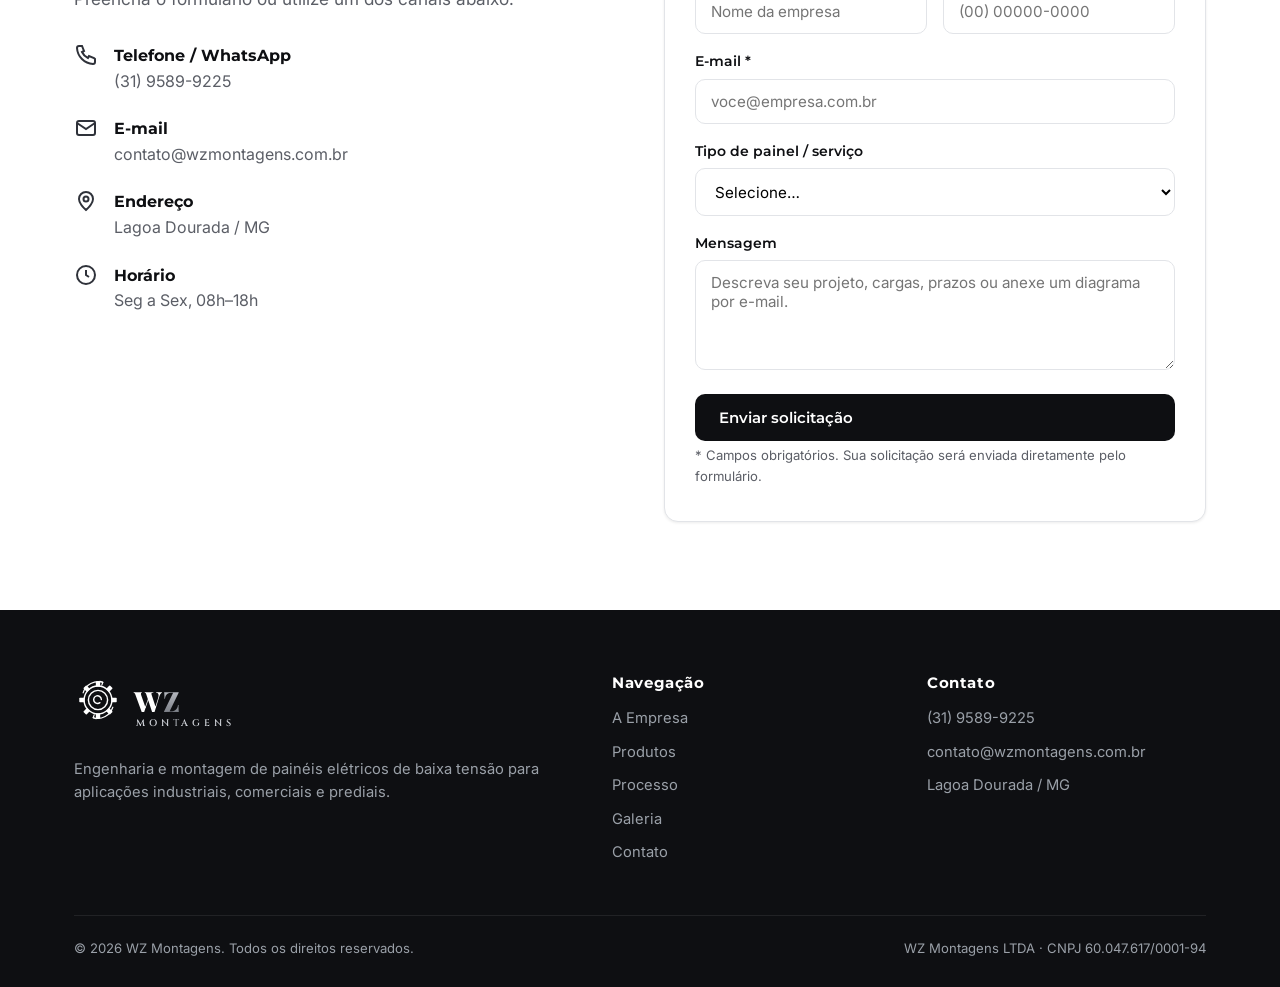
==== commit 1fb04c34: "Atualiza e-mail do site para contato@wzmontagens.com.br Troca todas as referencias (secao de contato" ====
--- a/index.html
+++ b/index.html
@@ -298,7 +298,7 @@
       </div>
       <div class="item">
         <svg viewBox="0 0 24 24" fill="none" stroke-width="2"><rect x="3" y="5" width="18" height="14" rx="2"/><path d="M3 7l9 6 9-6"/></svg>
-        <div><b>E-mail</b><span id="cEmail"><a href="mailto:wzmontagens@gmail.com">wzmontagens@gmail.com</a></span></div>
+        <div><b>E-mail</b><span id="cEmail"><a href="mailto:contato@wzmontagens.com.br">contato@wzmontagens.com.br</a></span></div>
       </div>
       <div class="item">
         <svg viewBox="0 0 24 24" fill="none" stroke-width="2"><path d="M12 21s7-6.2 7-11a7 7 0 10-14 0c0 4.8 7 11 7 11z"/><circle cx="12" cy="10" r="2.5"/></svg>
@@ -310,7 +310,7 @@
       </div>
     </div>
 
-    <form id="contactForm" action="https://formsubmit.co/wzmontagens@gmail.com" method="POST" novalidate>
+    <form id="contactForm" action="https://formsubmit.co/contato@wzmontagens.com.br" method="POST" novalidate>
       <div class="field">
         <label for="nome">Nome *</label>
         <input id="nome" name="nome" type="text" required placeholder="Seu nome" />
@@ -382,7 +382,7 @@
         <h4>Contato</h4>
         <ul>
           <li id="fFone">(31) 9589-9225</li>
-          <li id="fEmail">wzmontagens@gmail.com</li>
+          <li id="fEmail">contato@wzmontagens.com.br</li>
           <li id="fEnd">Lagoa Dourada / MG</li>
         </ul>
       </div>
